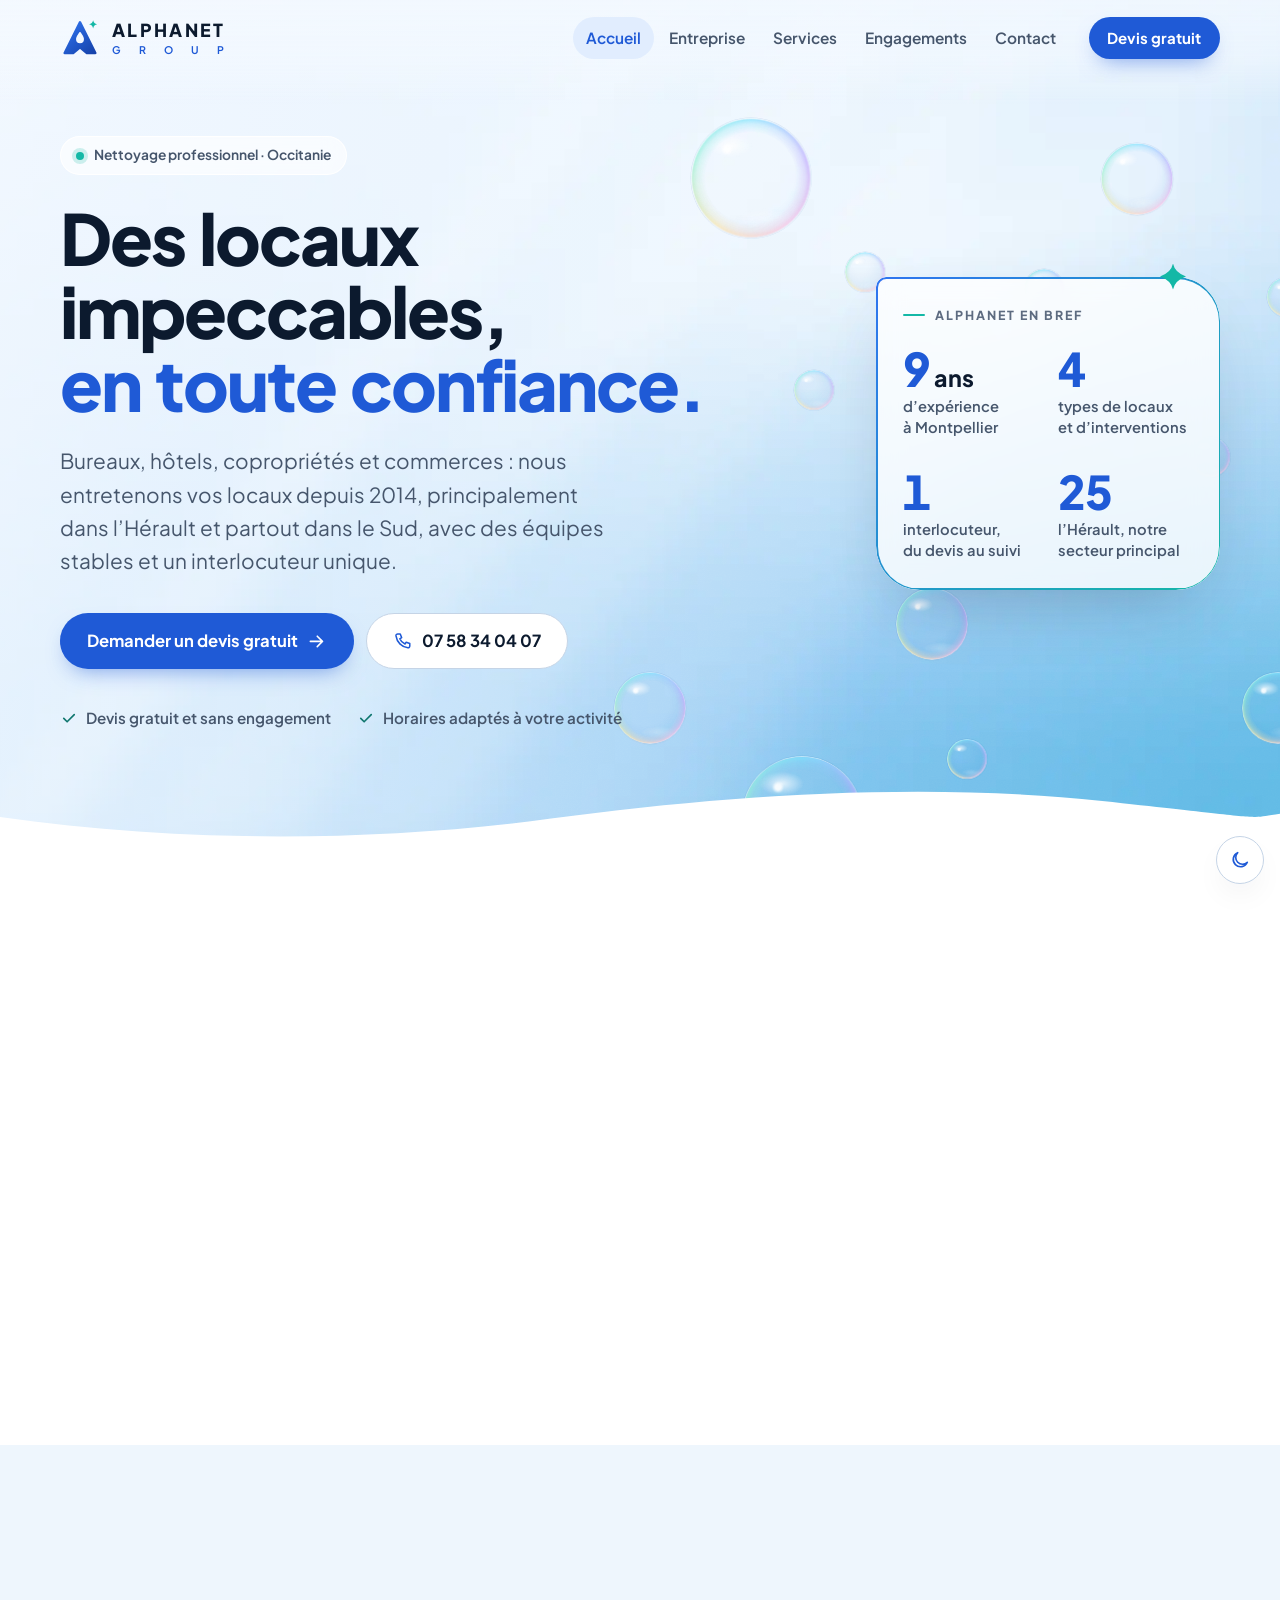
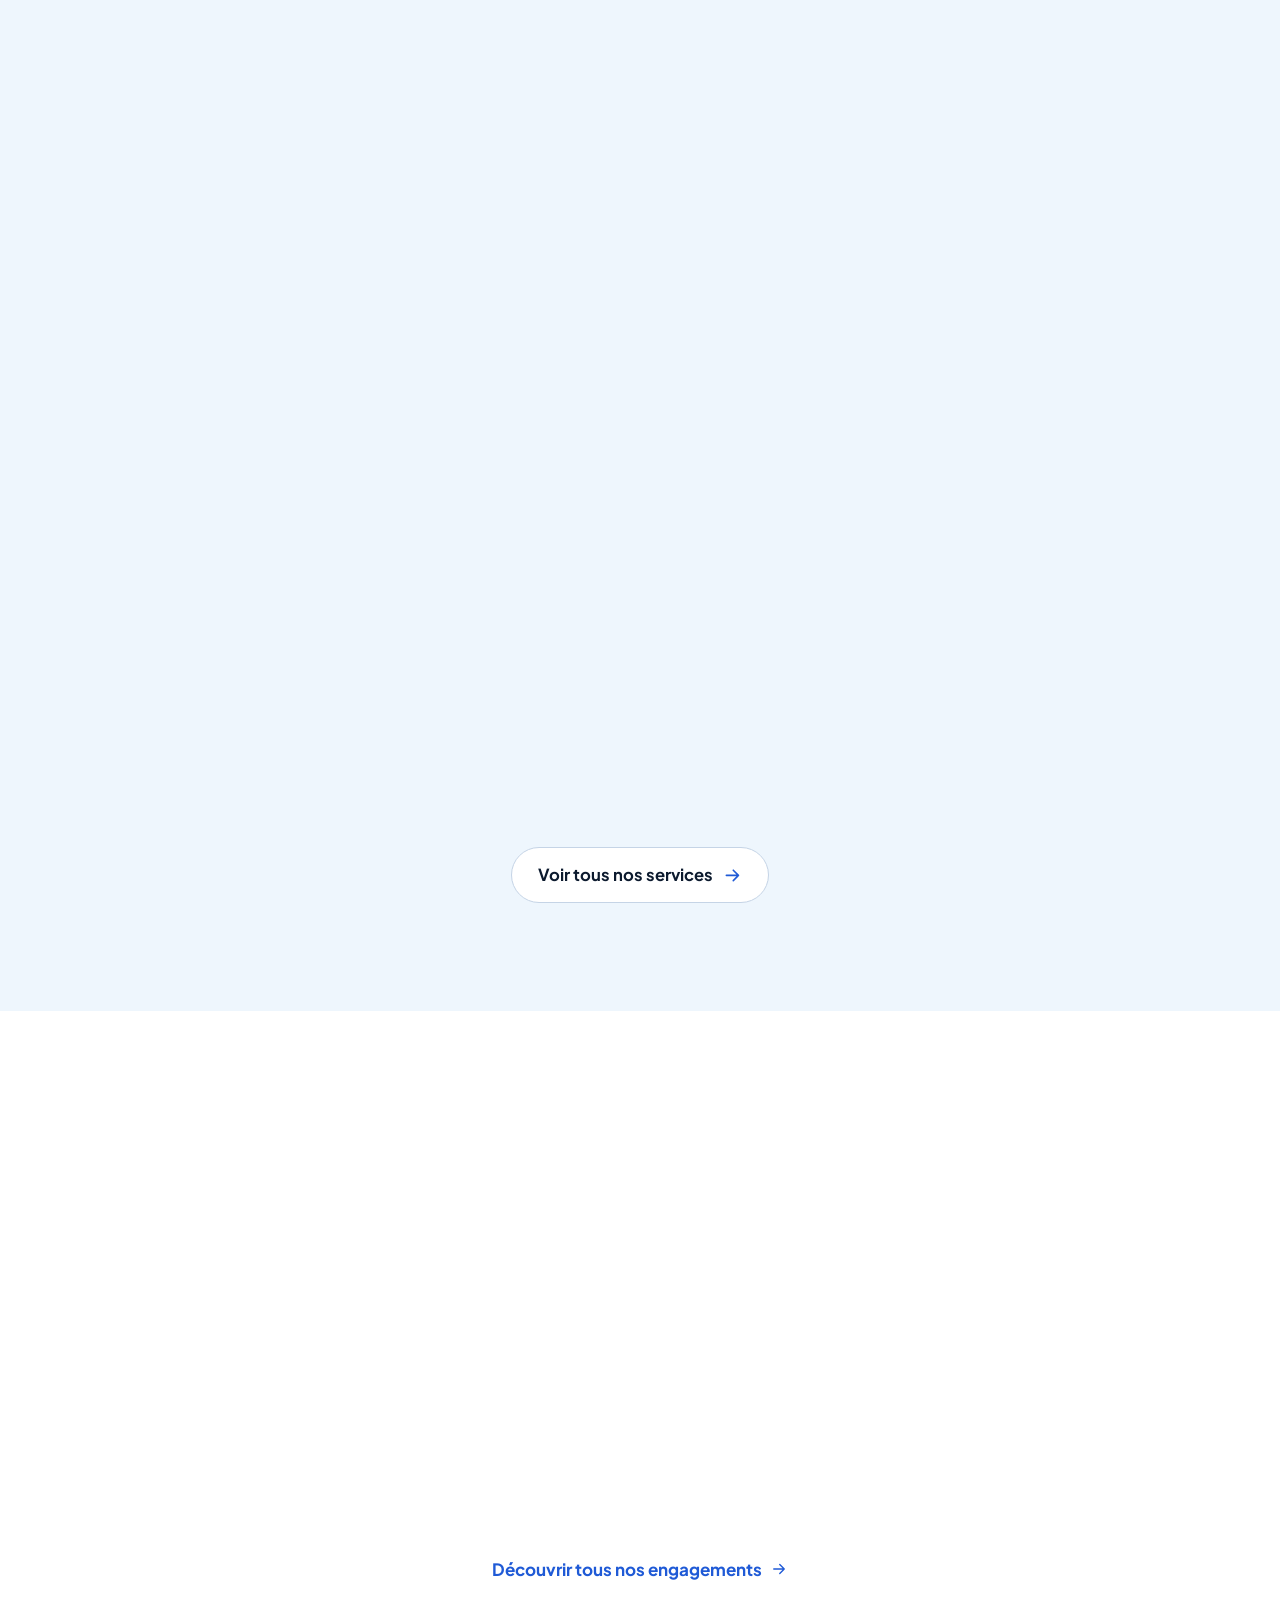
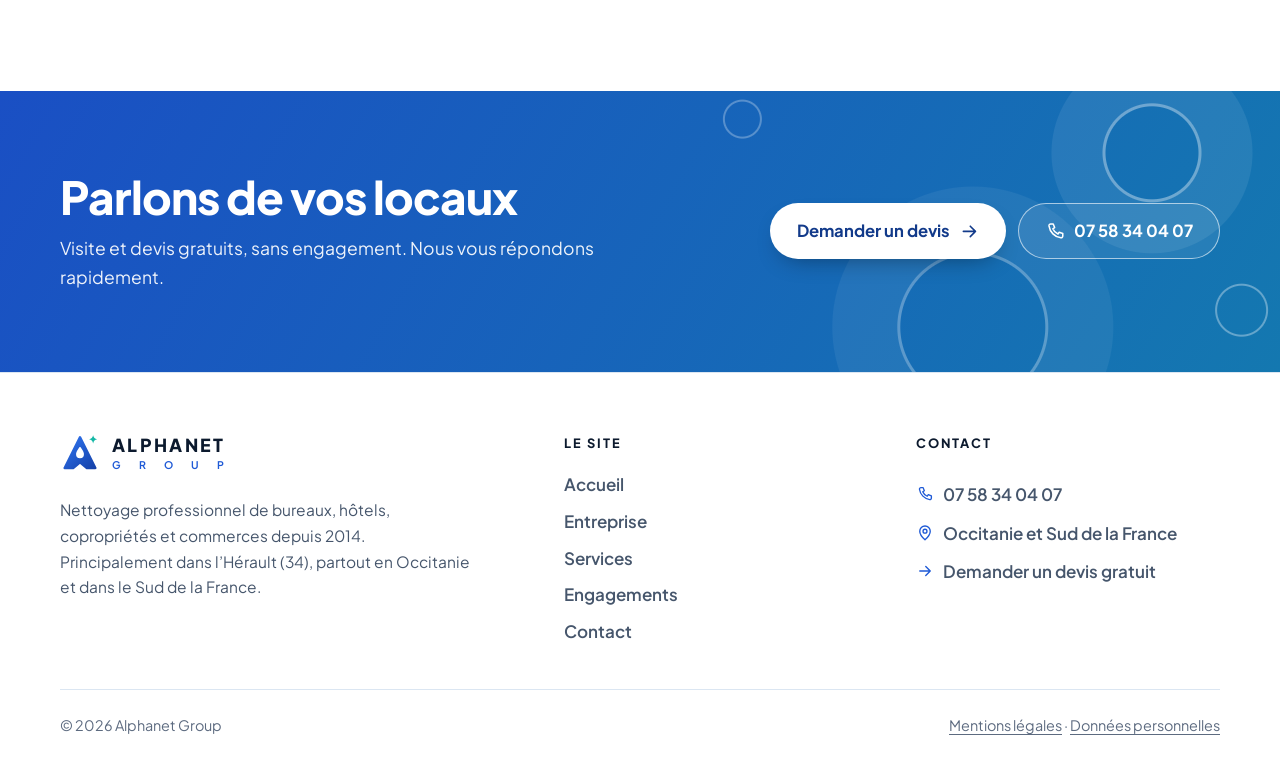
==== index.html @ 25a72397 "Passer le site sur alphanet-group.fr hébergé par Cloudflare Pages Adresses canoniques, sitemap, robo" ====
<!doctype html>
<html lang="fr">
<head>
  <meta charset="utf-8">
  <meta name="viewport" content="width=device-width, initial-scale=1, viewport-fit=cover">
  <!-- Sécurité : la page ne peut charger que les fichiers du site lui-même (aucun service tiers, aucun script extérieur) -->
  <meta http-equiv="Content-Security-Policy" content="default-src 'self'; script-src 'self'; style-src 'self'; img-src 'self'; font-src 'self'; connect-src 'none'; media-src 'none'; object-src 'none'; frame-src 'none'; worker-src 'none'; manifest-src 'none'; form-action 'none'; base-uri 'none'; upgrade-insecure-requests; require-trusted-types-for 'script'">
  <meta name="referrer" content="strict-origin-when-cross-origin">

  <title>Nettoyage professionnel Montpellier, Hérault (34) | Alphanet Group</title>
  <meta name="description" content="Nettoyage de bureaux, hôtels, copropriétés et commerces depuis 2014, principalement dans l’Hérault (34), en Occitanie et dans le Sud. Devis gratuit au 07 58 34 04 07.">
  <link rel="canonical" href="https://alphanet-group.fr/">
  <meta name="color-scheme" content="light dark">
  <meta name="theme-color" content="#e8f3fd" data-theme-color>

  <meta property="og:type" content="website">
  <meta property="og:locale" content="fr_FR">
  <meta property="og:site_name" content="Alphanet Group">
  <meta property="og:title" content="Nettoyage professionnel Montpellier, Hérault (34) | Alphanet Group">
  <meta property="og:description" content="Nettoyage de bureaux, hôtels, copropriétés et commerces depuis 2014, principalement dans l’Hérault (34), en Occitanie et dans le Sud. Devis gratuit au 07 58 34 04 07.">
  <meta property="og:url" content="https://alphanet-group.fr/">
  <meta property="og:image" content="https://alphanet-group.fr/assets/img/og-image.jpg">
  <meta property="og:image:width" content="1200">
  <meta property="og:image:height" content="630">
  <meta property="og:image:alt" content="Logo Alphanet Group, nettoyage professionnel dans l’Hérault (34) et en Occitanie">
  <meta name="twitter:card" content="summary_large_image">

  <link rel="icon" href="assets/img/favicon-32.png" sizes="32x32" type="image/png">
  <link rel="icon" href="assets/img/favicon.svg" type="image/svg+xml">
  <link rel="apple-touch-icon" href="assets/img/apple-touch-icon.png">
  <link rel="preload" href="assets/fonts/plus-jakarta-sans-latin.woff2" as="font" type="font/woff2" crossorigin>
  <!-- Le numéro ?v= force le rechargement après chaque mise à jour : à augmenter quand le CSS ou le JS change -->
  <link rel="stylesheet" href="assets/css/styles.css?v=20261018-4">
  <script src="assets/js/theme.js?v=20261018-4"></script>
  <script src="assets/js/main.js?v=20261018-4" defer></script>
  <script type="application/ld+json">
  {
    "@context": "https://schema.org",
    "@graph": [
      {
        "@type": "LocalBusiness",
        "@id": "https://alphanet-group.fr/#entreprise",
        "name": "Alphanet Group",
        "legalName": "ALPHANET PROPRETE ET SERVICES",
        "description": "Entreprise de nettoyage professionnel créée en 2014 à Montpellier : bureaux et locaux professionnels, hôtellerie, copropriétés, commerces, vitrerie, remise en état et après sinistre, principalement dans l’Hérault (34), mais aussi partout en Occitanie et dans les autres régions du Sud.",
        "url": "https://alphanet-group.fr/",
        "logo": "https://alphanet-group.fr/assets/img/logo/logo-couleur.png",
        "image": "https://alphanet-group.fr/assets/img/og-image.jpg",
        "telephone": "+33 7 58 34 04 07",
        "foundingDate": "2014-04-10",
        "vatID": "FR33801134065",
        "priceRange": "Devis gratuit",
        "address": {
          "@type": "PostalAddress",
          "addressLocality": "Montpellier",
          "postalCode": "34070",
          "addressRegion": "Occitanie",
          "addressCountry": "FR"
        },
        "areaServed": [
          { "@type": "AdministrativeArea", "name": "Hérault (34)" },
          { "@type": "AdministrativeArea", "name": "Occitanie" },
          { "@type": "Place", "name": "Sud de la France" }
        ],
        "hasOfferCatalog": {
          "@type": "OfferCatalog",
          "name": "Services de nettoyage professionnel",
          "itemListElement": [
            { "@type": "Offer", "itemOffered": { "@type": "Service", "name": "Nettoyage de bureaux et locaux professionnels" } },
            { "@type": "Offer", "itemOffered": { "@type": "Service", "name": "Nettoyage en hôtellerie" } },
            { "@type": "Offer", "itemOffered": { "@type": "Service", "name": "Entretien des parties communes de copropriétés" } },
            { "@type": "Offer", "itemOffered": { "@type": "Service", "name": "Nettoyage de commerces" } },
            { "@type": "Offer", "itemOffered": { "@type": "Service", "name": "Vitrerie" } },
            { "@type": "Offer", "itemOffered": { "@type": "Service", "name": "Remise en état et nettoyage après sinistre" } }
          ]
        }
      },
      {
        "@type": "WebSite",
        "@id": "https://alphanet-group.fr/#site",
        "name": "Alphanet Group",
        "url": "https://alphanet-group.fr/",
        "inLanguage": "fr-FR",
        "publisher": { "@id": "https://alphanet-group.fr/#entreprise" }
      }
    ]
  }
  </script>
</head>
<body>
  <a class="skip-link" href="#contenu">Aller au contenu</a>

  <!-- Logo et pictogrammes partagés -->
  <svg class="svg-sprite" aria-hidden="true" focusable="false">
    <defs>
      <linearGradient id="g-brand" x1="10" y1="6" x2="56" y2="58" gradientUnits="userSpaceOnUse">
        <stop offset="0" class="brand-stop-a"/>
        <stop offset="1" class="brand-stop-b"/>
      </linearGradient>
      <symbol id="logo-mark" viewBox="0 0 64 64">
        <path fill="url(#g-brand)" stroke="url(#g-brand)" fill-rule="evenodd" stroke-width="4" stroke-linejoin="round" d="M32 7 56.5 56H43L32 47 21 56H7.5ZM32 18.5s-8.3 10.2-8.3 15.6a8.3 8.3 0 0 0 16.6 0c0-5.4-8.3-15.6-8.3-15.6Z"/>
        <path class="brand-spark" d="M53 3.6q1.1 5.4 6.4 6.5-5.3 1.1-6.4 6.5-1.1-5.4-6.5-6.5 5.4-1.1 6.5-6.5Z"/>
      </symbol>
      <symbol id="i-arrow" viewBox="0 0 24 24"><path d="M5 12h14M13 6l6 6-6 6"/></symbol>
      <symbol id="i-phone" viewBox="0 0 24 24"><path d="M6.6 3.5h2.9l1.6 4.1-2.1 1.4a11 11 0 0 0 6 6l1.4-2.1 4.1 1.6v2.9a2 2 0 0 1-2.2 2A16 16 0 0 1 4.6 5.7a2 2 0 0 1 2-2.2z"/></symbol>
      <symbol id="i-check" viewBox="0 0 24 24"><path d="M5 12.5l4.5 4.5L19 7.5"/></symbol>
      <symbol id="i-pin" viewBox="0 0 24 24"><path d="M12 21s-7-6.1-7-11.4a7 7 0 0 1 14 0C19 14.9 12 21 12 21z"/><circle cx="12" cy="9.6" r="2.6"/></symbol>
      <symbol id="i-sun" viewBox="0 0 24 24"><circle cx="12" cy="12" r="4"/><path d="M12 2.5v2M12 19.5v2M4.6 4.6 6 6M18 18l1.4 1.4M2.5 12h2M19.5 12h2M4.6 19.4 6 18M18 6l1.4-1.4"/></symbol>
      <symbol id="i-moon" viewBox="0 0 24 24"><path d="M20 14.5A8 8 0 1 1 9.5 4a6.5 6.5 0 0 0 10.5 10.5z"/></symbol>
      <symbol id="i-menu" viewBox="0 0 24 24"><path d="M4 7h16M4 12h16M4 17h16"/></symbol>
      <symbol id="i-close" viewBox="0 0 24 24"><path d="M6 6l12 12M18 6 6 18"/></symbol>
      <symbol id="i-lock" viewBox="0 0 24 24"><rect x="5" y="10.5" width="14" height="10" rx="2"/><path d="M8.5 10.5V8a3.5 3.5 0 0 1 7 0v2.5"/></symbol>
      <symbol id="i-shield" viewBox="0 0 24 24"><path d="M12 3 4.5 6v5.5c0 4.6 3.1 8 7.5 9.5 4.4-1.5 7.5-4.9 7.5-9.5V6z"/><path d="M8.8 12l2.4 2.4 4-4.4"/></symbol>
      <symbol id="i-users" viewBox="0 0 24 24"><circle cx="9" cy="8.5" r="3.2"/><path d="M3.5 19c.5-3.2 2.7-5 5.5-5s5 1.8 5.5 5"/><circle cx="17" cy="9.5" r="2.5"/><path d="M16 14.2c2.7-.2 4.5 1.3 5 4.3"/></symbol>
      <symbol id="i-leaf" viewBox="0 0 24 24"><path d="M5 19c0-8 4.5-13 14-14 0 9.5-5 14-13 14"/><path d="M5 19c2-4 4.5-6.5 8-8.5"/></symbol>
      <symbol id="i-eye" viewBox="0 0 24 24"><path d="M2.5 12S6 5.5 12 5.5 21.5 12 21.5 12 18 18.5 12 18.5 2.5 12 2.5 12z"/><circle cx="12" cy="12" r="2.8"/></symbol>
      <!-- Services -->
      <symbol id="i-office" viewBox="0 0 24 24"><rect x="4.5" y="3" width="15" height="18" rx="2"/><path d="M8.5 7h1.5M14 7h1.5M8.5 11h1.5M14 11h1.5M8.5 15h1.5M14 15h1.5M10 21v-2.5h4V21"/></symbol>
      <symbol id="i-copro" viewBox="0 0 24 24"><path d="M3 21h18M5 21V8.5l6-4V21M11 21V10l8 3v8M7.8 9.5v.01M7.8 13v.01M7.8 16.5v.01M15 15.5v.01M15 18.5v.01"/></symbol>
      <symbol id="i-store" viewBox="0 0 24 24"><path d="M4.5 10.5V20h15v-9.5M3 9.5 4.6 4h14.8L21 9.5a3 3 0 0 1-6 0 3 3 0 0 1-6 0 3 3 0 0 1-6 0zM10 20v-4.5h4V20"/></symbol>
      <symbol id="i-window" viewBox="0 0 24 24"><rect x="4" y="3" width="16" height="18" rx="1.5"/><path d="M12 3v18M4 12h16M7 8.5l2-2M15 17.5l2-2"/></symbol>
      <symbol id="i-sparkle" viewBox="0 0 24 24"><path d="M10.5 3.5 12.3 8.2 17 10l-4.7 1.8-1.8 4.7-1.8-4.7L4 10l4.7-1.8zM18 14.5l.9 2.1 2.1.9-2.1.9-.9 2.1-.9-2.1-2.1-.9 2.1-.9z"/></symbol>
      <symbol id="i-hotel" viewBox="0 0 24 24"><path d="M3 19V6M3 15h18M21 19v-5.5a3 3 0 0 0-3-3h-7.5V15"/><circle cx="6.6" cy="11.6" r="1.9"/></symbol>
      <symbol id="i-drop" viewBox="0 0 24 24"><path d="M12 3s-6 6.6-6 11a6 6 0 0 0 12 0c0-4.4-6-11-6-11z"/><path d="M9.2 14.6a2.9 2.9 0 0 0 2.8 2.7"/></symbol>
    </defs>
  </svg>

  <!-- ================================================================
       En-tête
       ================================================================ -->
  <header class="site-header" data-header>
    <div class="container header-inner">
      <a class="brand" href="index.html" aria-label="Alphanet Group, accueil">
        <svg class="brand-mark" aria-hidden="true"><use href="#logo-mark"/></svg>
        <span class="brand-text" aria-hidden="true">
          <span class="brand-name">Alphanet</span>
          <span class="brand-sub"><span>G</span><span>r</span><span>o</span><span>u</span><span>p</span></span>
        </span>
      </a>
      <nav class="nav" aria-label="Navigation principale">
        <ul class="nav-list">
          <li><a href="index.html" aria-current="page">Accueil</a></li>
          <li><a href="entreprise.html">Entreprise</a></li>
          <li><a href="services.html">Services</a></li>
          <li><a href="engagements.html">Engagements</a></li>
          <li><a href="contact.html">Contact</a></li>
        </ul>
      </nav>
      <div class="header-actions">
        <a class="btn btn-primary btn-sm header-cta" href="contact.html#formulaire">Devis gratuit</a>
        <button class="icon-btn nav-toggle" type="button" aria-expanded="false" aria-controls="menu" aria-label="Ouvrir le menu" data-nav-toggle>
          <svg class="ico ico-menu" aria-hidden="true"><use href="#i-menu"/></svg>
          <svg class="ico ico-close" aria-hidden="true"><use href="#i-close"/></svg>
        </button>
      </div>
    </div>
    <!-- Menu sur téléphone et tablette -->
    <div class="menu" id="menu" data-menu inert>
      <nav class="container" aria-label="Menu">
        <ul class="menu-list">
          <li><a href="index.html" aria-current="page">Accueil</a></li>
          <li><a href="entreprise.html">Entreprise</a></li>
          <li><a href="services.html">Services</a></li>
          <li><a href="engagements.html">Engagements</a></li>
          <li><a href="contact.html">Contact</a></li>
        </ul>
        <div class="menu-actions">
          <a class="btn btn-primary btn-lg" href="contact.html#formulaire">Demander un devis gratuit</a>
          <a class="btn btn-ghost btn-lg" href="tel:+33758340407"><svg class="ico" aria-hidden="true"><use href="#i-phone"/></svg>07&nbsp;58&nbsp;34&nbsp;04&nbsp;07</a>
        </div>
      </nav>
    </div>
  </header>

  <main id="contenu">
    <!-- ================================================================
         Accueil
         ================================================================ -->
    <section class="hero" id="top" aria-labelledby="hero-title">
      <div class="hero-media" aria-hidden="true"></div>
      <div class="hero-bubbles" aria-hidden="true"><span></span><span class="b-m"></span><span class="b-m"></span><span class="b-s"></span><span class="b-s"></span><span class="b-m"></span><span class="b-s"></span><span class="b-s"></span><span class="b-m"></span><span class="b-s"></span><span class="b-s"></span><span></span></div>
      <div class="container hero-grid">
        <div class="hero-content">
          <p class="hero-eyebrow"><span class="dot" aria-hidden="true"></span>Nettoyage professionnel · Occitanie</p>
          <h1 class="hero-title" id="hero-title">Des locaux impeccables, <span class="accent">en toute confiance.</span></h1>
          <p class="hero-lead">Bureaux, hôtels, copropriétés et commerces&nbsp;: nous entretenons vos locaux depuis 2014, principalement dans l’Hérault et partout dans le Sud, avec des équipes stables et un interlocuteur unique.</p>
          <div class="hero-actions" data-hero-actions>
            <a class="btn btn-primary btn-lg" href="contact.html#formulaire">Demander un devis gratuit <svg class="ico ico-arrow" aria-hidden="true"><use href="#i-arrow"/></svg></a>
            <a class="btn btn-ghost btn-lg" href="tel:+33758340407"><svg class="ico" aria-hidden="true"><use href="#i-phone"/></svg>07&nbsp;58&nbsp;34&nbsp;04&nbsp;07</a>
          </div>
          <ul class="hero-points">
            <li><svg class="ico" aria-hidden="true"><use href="#i-check"/></svg>Devis gratuit et sans engagement</li>
            <li><svg class="ico" aria-hidden="true"><use href="#i-check"/></svg>Horaires adaptés à votre activité</li>
          </ul>
        </div>
        <!-- Chiffres clés : le « 12 » est recalculé chaque année par le script à partir de la date de création (10 avril 2014) -->
        <div class="bulle hero-card reveal" role="group" aria-labelledby="stats-title">
          <p class="hero-card-title" id="stats-title">Alphanet en bref</p>
          <ul class="stats">
            <li class="stat"><strong class="stat-num"><span data-count="12" data-count-since="2014-04-10">12</span><span class="stat-unit">&nbsp;ans</span></strong><span class="stat-label">d’expérience à Montpellier</span></li>
            <li class="stat"><strong class="stat-num"><span data-count="6">6</span></strong><span class="stat-label">types de locaux et d’interventions</span></li>
            <li class="stat"><strong class="stat-num"><span data-count="1">1</span></strong><span class="stat-label">interlocuteur, du devis au suivi</span></li>
            <li class="stat"><strong class="stat-num"><span data-count="34">34</span></strong><span class="stat-label">l’Hérault, notre secteur principal</span></li>
          </ul>
        </div>
      </div>
      <svg class="wave" viewBox="0 0 1440 80" preserveAspectRatio="none" aria-hidden="true" focusable="false"><path d="M0 50C200 82 420 82 620 52S1040 6 1240 30s160 22 200 16V80H0Z"/></svg>
    </section>

    <!-- ================================================================
         Notre mission
         ================================================================ -->
    <section class="section" id="mission" aria-labelledby="mission-title">
      <div class="container split split--text-wide">
        <div class="prose reveal">
          <p class="eyebrow">Notre mission</p>
          <h2 class="h2" id="mission-title">Des locaux propres, une équipe sur laquelle compter</h2>
          <p>Depuis 2014, Alphanet Group entretient les bureaux, les hôtels, les copropriétés et les commerces principalement dans l’Hérault (34), mais aussi partout en Occitanie et dans les autres régions du Sud. Notre objectif&nbsp;: que vos locaux soient accueillants chaque jour, sans que vous ayez à vous en occuper.</p>
          <p>Un seul interlocuteur, des équipes stables, des horaires adaptés à votre activité&nbsp;: nous faisons simple pour que vous puissiez vous concentrer sur votre métier.</p>
          <a class="link-more" href="entreprise.html">Découvrir l’entreprise <svg class="ico" aria-hidden="true"><use href="#i-arrow"/></svg></a>
        </div>
        <ul class="values values--pairs">
          <li class="value reveal">
            <span class="chip-drop" aria-hidden="true"><svg class="ico" aria-hidden="true"><use href="#i-pin"/></svg></span>
            <h3 class="h3">Proximité</h3>
            <p>Implantés dans l’Hérault (34), nous intervenons dans toute l’Occitanie et le Sud de la France.</p>
          </li>
          <li class="value reveal">
            <span class="chip-drop" aria-hidden="true"><svg class="ico" aria-hidden="true"><use href="#i-shield"/></svg></span>
            <h3 class="h3">Fiabilité</h3>
            <p>Des équipes stables et des passages réguliers, aux horaires convenus.</p>
          </li>
          <li class="value reveal">
            <span class="chip-drop" aria-hidden="true"><svg class="ico" aria-hidden="true"><use href="#i-lock"/></svg></span>
            <h3 class="h3">Discrétion</h3>
            <p>Le respect de vos locaux, de vos consignes d’accès et de votre confidentialité.</p>
          </li>
          <li class="value reveal">
            <span class="chip-drop" aria-hidden="true"><svg class="ico" aria-hidden="true"><use href="#i-eye"/></svg></span>
            <h3 class="h3">Transparence</h3>
            <p>Un devis détaillé et un interlocuteur qui répond à vos questions.</p>
          </li>
        </ul>
      </div>
    </section>

    <!-- ================================================================
         Services
         ================================================================ -->
    <section class="section section--soft" id="services" aria-labelledby="services-title">
      <div class="container">
        <div class="section-head reveal">
          <p class="eyebrow">Nos services</p>
          <h2 class="h2" id="services-title">Un savoir-faire pour chaque type de locaux</h2>
          <p class="lead">Bureaux et hôtellerie en tête, et tout ce dont vos locaux ont besoin&nbsp;: interventions régulières ou ponctuelles, en journée ou en horaires décalés.</p>
        </div>
        <ul class="services">
          <li class="service service--featured reveal">
            <span class="chip-drop" aria-hidden="true"><svg class="ico" aria-hidden="true"><use href="#i-office"/></svg></span>
            <h3 class="h3"><a href="services.html#bureaux">Bureaux et locaux professionnels</a></h3>
            <p>Espaces de travail, salles de réunion, sanitaires et espaces de pause, à la fréquence qui vous convient.</p>
            <span class="service-more" aria-hidden="true">En savoir plus <svg class="ico" aria-hidden="true"><use href="#i-arrow"/></svg></span>
          </li>
          <li class="service service--featured reveal">
            <span class="chip-drop" aria-hidden="true"><svg class="ico" aria-hidden="true"><use href="#i-hotel"/></svg></span>
            <h3 class="h3"><a href="services.html#hotellerie">Hôtellerie</a></h3>
            <p>Chambres, réception et espaces communs : une propreté irréprochable pour l’expérience de vos clients.</p>
            <span class="service-more" aria-hidden="true">En savoir plus <svg class="ico" aria-hidden="true"><use href="#i-arrow"/></svg></span>
          </li>
          <li class="service reveal">
            <span class="chip-drop" aria-hidden="true"><svg class="ico" aria-hidden="true"><use href="#i-copro"/></svg></span>
            <h3 class="h3"><a href="services.html#coproprietes">Copropriétés</a></h3>
            <p>Halls, escaliers et parties communes, en lien direct avec votre syndic.</p>
            <span class="service-more" aria-hidden="true">En savoir plus <svg class="ico" aria-hidden="true"><use href="#i-arrow"/></svg></span>
          </li>
          <li class="service reveal">
            <span class="chip-drop" aria-hidden="true"><svg class="ico" aria-hidden="true"><use href="#i-store"/></svg></span>
            <h3 class="h3"><a href="services.html#commerces">Commerces</a></h3>
            <p>Un cadre impeccable pour vos clients, avant l’ouverture ou après la fermeture.</p>
            <span class="service-more" aria-hidden="true">En savoir plus <svg class="ico" aria-hidden="true"><use href="#i-arrow"/></svg></span>
          </li>
          <li class="service reveal">
            <span class="chip-drop" aria-hidden="true"><svg class="ico" aria-hidden="true"><use href="#i-window"/></svg></span>
            <h3 class="h3"><a href="services.html#vitrerie">Vitrerie</a></h3>
            <p>Vitres, vitrines et cloisons vitrées, nettes et sans traces.</p>
            <span class="service-more" aria-hidden="true">En savoir plus <svg class="ico" aria-hidden="true"><use href="#i-arrow"/></svg></span>
          </li>
          <li class="service reveal">
            <span class="chip-drop" aria-hidden="true"><svg class="ico" aria-hidden="true"><use href="#i-sparkle"/></svg></span>
            <h3 class="h3"><a href="services.html#remise-en-etat">Remise en état et après sinistre</a></h3>
            <p>Après travaux, déménagement, dégât des eaux ou incendie : des locaux propres et prêts à servir.</p>
            <span class="service-more" aria-hidden="true">En savoir plus <svg class="ico" aria-hidden="true"><use href="#i-arrow"/></svg></span>
          </li>
        </ul>
        <div class="section-foot">
          <a class="btn btn-ghost btn-lg" href="services.html">Voir tous nos services <svg class="ico ico-arrow" aria-hidden="true"><use href="#i-arrow"/></svg></a>
        </div>
      </div>
    </section>

    <!-- ================================================================
         Engagements
         ================================================================ -->
    <section class="section" id="engagements" aria-labelledby="engagements-title">
      <div class="container">
        <div class="section-head reveal">
          <p class="eyebrow">Nos engagements</p>
          <h2 class="h2" id="engagements-title">Ce que vous pouvez attendre de nous</h2>
          <p class="lead">Un service suivi, des équipes stables et des méthodes respectueuses de l’environnement et de votre confidentialité.</p>
        </div>
        <ul class="values">
          <li class="value reveal">
            <span class="chip-drop" aria-hidden="true"><svg class="ico" aria-hidden="true"><use href="#i-check"/></svg></span>
            <h3 class="h3">Un service suivi</h3>
            <p>Un cahier des charges clair et des contrôles réguliers sur site.</p>
          </li>
          <li class="value reveal">
            <span class="chip-drop" aria-hidden="true"><svg class="ico" aria-hidden="true"><use href="#i-users"/></svg></span>
            <h3 class="h3">Des équipes stables</h3>
            <p>Des agents formés à vos consignes, remplacés en cas d’absence.</p>
          </li>
          <li class="value reveal">
            <span class="chip-drop" aria-hidden="true"><svg class="ico" aria-hidden="true"><use href="#i-leaf"/></svg></span>
            <h3 class="h3">Respect de l’environnement</h3>
            <p>Du matériel professionnel et des produits respectueux de l’environnement.</p>
          </li>
          <li class="value reveal">
            <span class="chip-drop" aria-hidden="true"><svg class="ico" aria-hidden="true"><use href="#i-lock"/></svg></span>
            <h3 class="h3">Confidentialité</h3>
            <p>Vos accès, vos documents et vos données restent protégés.</p>
          </li>
        </ul>
        <div class="section-foot">
          <a class="link-more" href="engagements.html">Découvrir tous nos engagements <svg class="ico" aria-hidden="true"><use href="#i-arrow"/></svg></a>
        </div>
      </div>
    </section>

    <section class="cta-band" aria-labelledby="cta-title">
      <div class="container cta-inner">
        <div>
          <h2 class="h2" id="cta-title">Parlons de vos locaux</h2>
          <p>Visite et devis gratuits, sans engagement. Nous vous répondons rapidement.</p>
        </div>
        <div class="cta-actions">
          <a class="btn btn-white btn-lg" href="contact.html#formulaire">Demander un devis <svg class="ico ico-arrow" aria-hidden="true"><use href="#i-arrow"/></svg></a>
          <a class="btn btn-outline-white btn-lg" href="tel:+33758340407"><svg class="ico" aria-hidden="true"><use href="#i-phone"/></svg>07&nbsp;58&nbsp;34&nbsp;04&nbsp;07</a>
        </div>
      </div>
    </section>
  </main>

  <!-- ================================================================
       Pied de page
       ================================================================ -->
  <footer class="site-footer">
    <div class="container footer-inner">
      <div class="footer-brand">
        <a class="brand" href="index.html" aria-label="Alphanet Group, accueil">
          <svg class="brand-mark" aria-hidden="true"><use href="#logo-mark"/></svg>
          <span class="brand-text" aria-hidden="true">
            <span class="brand-name">Alphanet</span>
            <span class="brand-sub"><span>G</span><span>r</span><span>o</span><span>u</span><span>p</span></span>
          </span>
        </a>
        <p>Nettoyage professionnel de bureaux, hôtels, copropriétés et commerces depuis 2014. Principalement dans l’Hérault (34), partout en Occitanie et dans le Sud de la France.</p>
      </div>

      <nav class="footer-nav" aria-label="Plan du site">
        <p class="footer-title">Le site</p>
        <ul>
          <li><a href="index.html">Accueil</a></li>
          <li><a href="entreprise.html">Entreprise</a></li>
          <li><a href="services.html">Services</a></li>
          <li><a href="engagements.html">Engagements</a></li>
          <li><a href="contact.html">Contact</a></li>
        </ul>
      </nav>

      <div class="footer-contact">
        <p class="footer-title">Contact</p>
        <a href="tel:+33758340407"><svg class="ico" aria-hidden="true"><use href="#i-phone"/></svg>07&nbsp;58&nbsp;34&nbsp;04&nbsp;07</a>
        <p><svg class="ico" aria-hidden="true"><use href="#i-pin"/></svg>Occitanie et Sud de la France</p>
        <a href="contact.html#formulaire"><svg class="ico" aria-hidden="true"><use href="#i-arrow"/></svg>Demander un devis gratuit</a>
      </div>
    </div>

    <div class="container footer-bottom">
      <p>© <span data-current-year>2026</span> Alphanet Group</p>
      <p><a href="mentions-legales.html">Mentions légales</a><span aria-hidden="true"> · </span><a href="mentions-legales.html#donnees">Données personnelles</a></p>
    </div>
  </footer>

  <!-- Barre d'action sur téléphone -->
  <div class="mobile-bar" data-mobile-bar inert>
    <a class="btn btn-ghost" href="tel:+33758340407"><svg class="ico" aria-hidden="true"><use href="#i-phone"/></svg> Appeler</a>
    <a class="btn btn-primary" href="contact.html#formulaire">Devis gratuit</a>
  </div>

  <!-- Mode clair / sombre : bouton flottant en bas à droite, toujours accessible -->
  <button class="theme-fab" type="button" aria-label="Passer en mode sombre" title="Mode sombre" data-theme-toggle>
    <svg class="ico ico-moon" aria-hidden="true"><use href="#i-moon"/></svg><svg class="ico ico-sun" aria-hidden="true"><use href="#i-sun"/></svg>
  </button>
</body>
</html>
---- assets/css/styles.css ----
/* ==========================================================================
   ALPHANET SOCIÉTÉ SERVICE — Feuille de style
   --------------------------------------------------------------------------
   1. Police          5. En-tête et menu     9.  Partenaires
   2. Couleurs        6. Accueil             10. Contact et formulaire
   3. Base            7. Services            11. Pied de page, barre mobile
   4. Boutons         8. Méthode             12. Mentions légales, animations
   ========================================================================== */


/* 1. Police (hébergée sur le site : aucun appel à Google Fonts) ------------ */
@font-face {
  font-family: "Plus Jakarta Sans";
  src: url("../fonts/plus-jakarta-sans-latin.woff2") format("woff2");
  font-weight: 200 800;
  font-style: normal;
  font-display: swap;
}


/* 2. Couleurs : mode clair, puis mode sombre ------------------------------- */
:root {
  --font: "Plus Jakarta Sans", system-ui, -apple-system, "Segoe UI", Roboto, Arial, sans-serif;

  --bg: #ffffff;
  --bg-soft: #eef6fd;
  --surface: #ffffff;
  --surface-2: #e6f0fb;
  --field-bg: #ffffff;
  --border: #dbe6f2;
  --border-strong: #c5d4e6;
  --text: #0c1a2e;
  --text-2: #46566c;
  --text-3: #5d6b80;
  --primary: #1f5ad6;          /* bleu Alphanet (liens, titres) */
  --btn-bg: #1f5ad6;           /* boutons pleins */
  --btn-bg-hover: #1a4fc4;
  --on-primary: #ffffff;
  --primary-soft: #e1edfe;
  --accent: #14b8a6;           /* touche turquoise (décor uniquement) */
  --accent-ink: #0f766e;
  --danger: #c62828;
  --focus: rgb(31 90 214 / .28);

  --mark-a: #2f74f0;           /* dégradé du logo */
  --mark-b: #1541a8;
  --mark-spark: #14b8a6;

  --header-bg: rgb(255 255 255 / .82);
  --chip-bg: rgb(255 255 255 / .62);
  --chip-border: rgb(255 255 255 / .9);
  --card-glass: rgb(255 255 255 / .8);
  --bulle-tint: #eaf5ff;
  --drop-b: #cfe3fb;
  --cta-a: #1a4fc4;
  --cta-b: #1478b0;
  --hero-veil: linear-gradient(100deg, rgb(244 249 255 / .74) 0%, rgb(244 249 255 / .32) 44%, rgb(244 249 255 / 0) 70%);
  --hero-veil-narrow: linear-gradient(180deg, rgb(244 249 255 / .6) 0%, rgb(244 249 255 / .38) 100%);
  --grain-opacity: .07;

  --img-paysage: url("../img/fond/fond-clair-paysage-1440.webp");
  --img-paysage-xl: url("../img/fond/fond-clair-paysage-2400.webp");
  --img-portrait: url("../img/fond/fond-clair-portrait.webp");

  --shadow-sm: 0 1px 2px rgb(12 26 46 / .06), 0 1px 1px rgb(12 26 46 / .04);
  --shadow-md: 0 14px 34px -14px rgb(12 26 46 / .2);
  --shadow-lg: 0 30px 70px -28px rgb(12 26 46 / .28);
  --shadow-btn: 0 10px 22px -10px rgb(31 90 214 / .6);

  --radius-sm: 12px;
  --radius: 18px;
  --radius-lg: 24px;
  --header-h: 76px;
  --gutter: clamp(1.25rem, 4vw, 2.5rem);
  --container: 1160px;
  --section-y: clamp(4rem, 2.6rem + 5.4vw, 6.75rem);
  --ease: cubic-bezier(.2, .7, .2, 1);

  color-scheme: light;
}

:root[data-theme="dark"] {
  --bg: #0c1a30;
  --bg-soft: #0f2038;
  --surface: #142843;
  --surface-2: #1a3254;
  --field-bg: #0f2038;
  --border: #25405f;
  --border-strong: #345273;
  --text: #e8eef7;
  --text-2: #b6c6dc;
  --text-3: #97a9c2;
  --primary: #7aa7ff;
  --btn-bg: #2f6ae6;
  --btn-bg-hover: #3d78f0;
  --on-primary: #ffffff;
  --primary-soft: rgb(122 167 255 / .12);
  --accent: #2dd4bf;
  --accent-ink: #5eead4;
  --danger: #ff8a80;
  --focus: rgb(122 167 255 / .35);

  --mark-a: #8bb6ff;
  --mark-b: #3d7bf0;
  --mark-spark: #2dd4bf;

  --header-bg: rgb(12 26 48 / .82);
  --chip-bg: rgb(20 40 67 / .8);
  --chip-border: rgb(122 167 255 / .18);
  --card-glass: rgb(20 40 67 / .82);
  --bulle-tint: #1a3a63;
  --drop-b: #24508a;
  --cta-a: #1c4ab0;
  --cta-b: #127096;
  --hero-veil: linear-gradient(100deg, rgb(8 20 42 / .7) 0%, rgb(8 20 42 / .6) 50%, rgb(8 20 42 / .38) 68%, rgb(8 20 42 / 0) 92%);
  --hero-veil-narrow: linear-gradient(180deg, rgb(8 20 42 / .68) 0%, rgb(8 20 42 / .66) 55%, rgb(8 20 42 / .5) 100%);
  --grain-opacity: .09;

  --img-paysage: url("../img/fond/fond-sombre-paysage-1440.webp");
  --img-paysage-xl: url("../img/fond/fond-sombre-paysage-2400.webp");
  --img-portrait: url("../img/fond/fond-sombre-portrait.webp");

  --shadow-sm: 0 1px 2px rgb(0 0 0 / .3);
  --shadow-md: 0 16px 36px -16px rgb(0 0 0 / .5);
  --shadow-lg: 0 30px 70px -28px rgb(0 0 0 / .7);
  --shadow-btn: 0 10px 24px -12px rgb(47 106 230 / .7);

  color-scheme: dark;
}


/* 3. Base ------------------------------------------------------------------- */
*, *::before, *::after { box-sizing: border-box; }

html {
  -webkit-text-size-adjust: 100%;
  text-size-adjust: 100%;
  scroll-behavior: smooth;
  scroll-padding-top: calc(var(--header-h) + 12px);
}

body {
  margin: 0;
  background: var(--bg);
  color: var(--text);
  font-family: var(--font);
  font-size: 1.0625rem;
  line-height: 1.65;
  -webkit-font-smoothing: antialiased;
  -moz-osx-font-smoothing: grayscale;
  text-rendering: optimizeLegibility;
  overflow-x: clip;
}

img, svg { display: block; max-width: 100%; }
h1, h2, h3, p, ul, ol, figure { margin: 0; }
ul[class], ol[class] { list-style: none; padding: 0; }
a { color: var(--primary); text-underline-offset: .2em; text-decoration-thickness: 1px; }
a:hover { text-decoration-thickness: 2px; }
button, input, select, textarea { font: inherit; color: inherit; }
[hidden] { display: none !important; }

:focus-visible { outline: 3px solid var(--primary); outline-offset: 3px; border-radius: 6px; }

.svg-sprite { position: absolute; width: 0; height: 0; overflow: hidden; }
.ico {
  width: 1.25em; height: 1.25em; flex: none;
  fill: none; stroke: currentColor; stroke-width: 1.8; stroke-linecap: round; stroke-linejoin: round;
}
.brand-stop-a { stop-color: var(--mark-a); }
.brand-stop-b { stop-color: var(--mark-b); }
.brand-spark { fill: var(--mark-spark); }

.skip-link {
  position: fixed; z-index: 100; top: .75rem; left: .75rem;
  padding: .7rem 1.1rem; border-radius: 999px;
  background: var(--btn-bg); color: var(--on-primary); font-weight: 700; text-decoration: none;
  transform: translateY(-160%); transition: transform .2s;
}
.skip-link:focus { transform: none; }

.sr-only {
  position: absolute; width: 1px; height: 1px; padding: 0; margin: -1px;
  overflow: hidden; clip: rect(0 0 0 0); white-space: nowrap; border: 0;
}

.container { width: min(var(--container), 100% - 2 * var(--gutter)); margin-inline: auto; }

.section { padding-block: var(--section-y); }
.section--soft { background: var(--bg-soft); }

.section-head { max-width: 44rem; margin-bottom: clamp(2.25rem, 1.8rem + 2vw, 3.25rem); }
/* Sur ordinateur : titre à gauche, texte d'introduction à droite (moins de blanc, moins de défilement) */
@media (min-width: 900px) {
  .section-head {
    max-width: none; display: grid; align-items: end;
    grid-template-columns: minmax(0, 1.05fr) minmax(0, .95fr); column-gap: clamp(2.5rem, 6vw, 5rem);
  }
  .section-head .eyebrow { grid-column: 1 / -1; justify-self: start; }
  .section-head .lead { margin-top: 0; padding-bottom: .3rem; }
}
.eyebrow {
  display: inline-flex; align-items: center; gap: .6rem;
  margin-bottom: 1rem;
  color: var(--primary); font-size: .8rem; font-weight: 750; letter-spacing: .16em; text-transform: uppercase;
}
.eyebrow::before { content: ""; width: 22px; height: 2px; border-radius: 2px; background: currentColor; }
.h2 {
  font-size: clamp(1.9rem, 1.35rem + 2vw, 2.85rem);
  line-height: 1.12; letter-spacing: -.022em; font-weight: 780;
  text-wrap: balance;
}
.h3 { font-size: 1.18rem; line-height: 1.3; letter-spacing: -.01em; font-weight: 720; }
.lead { margin-top: 1.1rem; color: var(--text-2); font-size: clamp(1.05rem, 1rem + .25vw, 1.18rem); text-wrap: pretty; }


/* 4. Boutons ---------------------------------------------------------------- */
.btn {
  display: inline-flex; align-items: center; justify-content: center; gap: .55rem;
  min-height: 48px; padding: .75rem 1.35rem;
  border: 1px solid transparent; border-radius: 999px;
  font-size: 1rem; font-weight: 700; line-height: 1.2; text-decoration: none; white-space: nowrap;
  cursor: pointer;
  transition: background-color .2s, border-color .2s, color .2s, box-shadow .2s, transform .2s var(--ease);
}
.btn:hover { text-decoration: none; }
.btn:active { transform: translateY(1px); }
.btn-primary { background: var(--btn-bg); color: var(--on-primary); box-shadow: var(--shadow-btn); }
.btn-primary:hover { background: var(--btn-bg-hover); transform: translateY(-1px); }
.btn-ghost { background: var(--surface); color: var(--text); border-color: var(--border-strong); }
.btn-ghost:hover { border-color: var(--text-3); }
.btn-ghost .ico { color: var(--primary); }
.btn-lg { min-height: 56px; padding: .9rem 1.6rem; font-size: 1.04rem; }
.btn-sm { min-height: 42px; padding: .55rem 1.1rem; font-size: .94rem; }
.ico-arrow { transition: transform .25s var(--ease); }
.btn:hover .ico-arrow { transform: translateX(3px); }

.icon-btn {
  display: inline-grid; place-items: center; flex: none;
  width: 42px; height: 42px; padding: 0;
  border: 1px solid var(--border); border-radius: 999px;
  background: var(--surface); color: var(--text);
  cursor: pointer;
  transition: border-color .2s, background-color .2s, color .2s;
}
.icon-btn:hover { border-color: var(--border-strong); background: var(--surface-2); }
.icon-btn .ico { width: 20px; height: 20px; }


/* 5. En-tête et menu -------------------------------------------------------- */
.site-header {
  position: fixed; inset: 0 0 auto; z-index: 50;
  border-bottom: 1px solid transparent;
  transition: background-color .3s, border-color .3s, box-shadow .3s;
}
.site-header.is-scrolled,
.site-header.menu-open {
  background: var(--header-bg);
  border-bottom-color: var(--border);
  -webkit-backdrop-filter: saturate(1.5) blur(16px);
  backdrop-filter: saturate(1.5) blur(16px);
}
.header-inner { display: flex; align-items: center; gap: 1.25rem; height: var(--header-h); }
/* Voile derrière le menu ouvert (un clic dessus referme le menu) */
.site-header.menu-open::after {
  content: ""; position: fixed; inset: var(--header-h) 0 0; z-index: -1;
  background: rgb(5 10 20 / .4);
}

.site-header:not(.is-scrolled)::before {
  content: ""; position: absolute; inset: 0 0 -28px; z-index: -1; pointer-events: none;
  background: linear-gradient(rgb(244 249 255 / .78) 0%, rgb(244 249 255 / .6) 55%, rgb(244 249 255 / 0) 100%);
}
:root[data-theme="dark"] .site-header:not(.is-scrolled)::before {
  content: ""; position: absolute; inset: 0 0 -28px; z-index: -1; pointer-events: none;
  background: linear-gradient(rgb(8 20 42 / .85) 0%, rgb(8 20 42 / .78) 55%, rgb(8 20 42 / 0) 100%);
}

.brand { display: inline-flex; align-items: center; gap: .75rem; color: var(--text); text-decoration: none; }
.brand-mark { width: 40px; height: 40px; }
.brand-text { display: inline-flex; flex-direction: column; line-height: 1; }
.brand-name { font-size: 1.12rem; font-weight: 800; letter-spacing: .13em; text-transform: uppercase; }
/* « GROUP » réparti sur toute la largeur de « ALPHANET », comme sur le logo */
.brand-sub { display: flex; justify-content: space-between; margin-top: .38rem; padding-right: .13em; color: var(--primary); font-size: .66rem; font-weight: 650; text-transform: uppercase; }

.nav { margin-left: auto; }
.nav-list { display: flex; gap: .15rem; }
.nav-list a {
  display: block; padding: .5rem .8rem; border-radius: 999px;
  color: var(--text-2); font-size: .96rem; font-weight: 620; text-decoration: none;
  transition: color .2s, background-color .2s;
}
.nav-list a:hover { color: var(--text); background: var(--surface-2); }
.nav-list a[aria-current] { color: var(--primary); background: var(--primary-soft); }

.header-actions { display: flex; align-items: center; gap: .55rem; }
/* Bouton clair / sombre flottant, en bas à droite de l'écran (suit le défilement) */
.theme-fab {
  position: fixed; z-index: 45; right: max(1rem, env(safe-area-inset-right)); bottom: calc(1rem + env(safe-area-inset-bottom));
  display: none; place-items: center; width: 48px; height: 48px; padding: 0;
  border: 1px solid var(--border-strong); border-radius: 50%;
  background: var(--surface); color: var(--primary); box-shadow: var(--shadow-md); cursor: pointer;
  transition: transform .3s var(--ease), bottom .4s var(--ease), box-shadow .25s, background-color .25s;
}
.js .theme-fab { display: grid; }
.theme-fab:hover { transform: translateY(-2px); box-shadow: var(--shadow-lg); }
.theme-fab:focus-visible { outline: 3px solid var(--primary); outline-offset: 3px; }
.theme-fab .ico { width: 22px; height: 22px; }
.theme-fab .ico-sun { display: none; }
:root[data-theme="dark"] .theme-fab .ico-sun { display: block; }
:root[data-theme="dark"] .theme-fab .ico-moon { display: none; }
/* Sur téléphone, il remonte au-dessus de la barre « Appeler / Devis » quand elle apparaît */
.mobile-bar.is-visible ~ .theme-fab { bottom: calc(1rem + 62px + .6rem + env(safe-area-inset-bottom)); }
/* Menu mobile ouvert : on le cache pour ne pas gêner */
.menu-lock .theme-fab { opacity: 0; pointer-events: none; }

.nav-toggle { display: none; }
.nav-toggle .ico-close { display: none; }
.nav-toggle[aria-expanded="true"] .ico-close { display: block; }
.nav-toggle[aria-expanded="true"] .ico-menu { display: none; }

.menu {
  position: absolute; inset: 100% 0 auto;
  max-height: calc(100dvh - var(--header-h)); overflow-y: auto;
  background: var(--bg); border-bottom: 1px solid var(--border); box-shadow: var(--shadow-lg);
  opacity: 0; visibility: hidden; transform: translateY(-8px);
  transition: opacity .25s, transform .3s var(--ease), visibility 0s .3s;
}
.menu.is-open { opacity: 1; visibility: visible; transform: none; transition: opacity .25s, transform .3s var(--ease); }
/* Menu ouvert : la page derrière ne défile plus */
html.menu-lock { overflow: hidden; }
.menu-list { padding-block: .75rem; }
.menu-list a {
  display: block; padding: 1rem .25rem; border-bottom: 1px solid var(--border);
  color: var(--text); font-size: 1.2rem; font-weight: 700; text-decoration: none;
}
.menu-list a[aria-current] { color: var(--primary); }
.menu-actions { display: grid; gap: .65rem; padding: 1.25rem 0 1.75rem; }

@media (max-width: 1079px) {
  .nav { display: none; }
  .nav-toggle { display: inline-grid; }
  .header-actions { margin-left: auto; }
}
@media (min-width: 1080px) { .menu { display: none; } }
@media (max-width: 520px) {
  :root { --header-h: 66px; }
  .header-cta { display: none; }
  .brand-mark { width: 34px; height: 34px; }
  .brand-name { font-size: 1rem; }
  .brand-sub { font-size: .6rem; }
}


/* 6. Accueil (grand fond d'image) ------------------------------------------ */
.hero {
  position: relative; isolation: isolate; overflow: hidden; overflow: clip;
  display: grid; align-items: center;
  min-height: 640px;
  min-height: max(600px, min(100svh, 840px));
  padding: calc(var(--header-h) + 2.5rem) 0 clamp(5rem, 7vw, 7rem);
}
.hero-media {
  position: absolute; inset: 0; z-index: -1;
  background: var(--img-paysage) center / cover no-repeat;
}
.hero-media { background-position: 62% center; }
.hero-media::before { content: ""; position: absolute; inset: 0; background: var(--hero-veil); }
/* Écrans étroits : le texte occupe toute la largeur, le voile couvre donc tout le fond */
@media (max-width: 899px) {
  .hero-media::before { background: var(--hero-veil-narrow); }
}
.hero-media::after {
  content: ""; position: absolute; inset: 0;
  background: url("../img/grain.svg") repeat;
  opacity: var(--grain-opacity); mix-blend-mode: overlay;
}
@media (min-width: 1600px) {
  .hero-media { background-image: var(--img-paysage-xl); }
}
@media (max-width: 820px) and (orientation: portrait) {
  .hero-media { background-image: var(--img-portrait); background-position: center top; }
}

.hero-content { max-width: 50rem; }
.hero-grid { display: grid; gap: 2.75rem; align-items: center; }
@media (min-width: 1100px) {
  .hero-grid { grid-template-columns: minmax(0, 1fr) 21.5rem; gap: 3.5rem; }
}

/* Carte « Alphanet en bref » : quatre chiffres vrais, lisibles en un coup d'œil */
.bulle.hero-card {
  padding: 1.75rem 1.7rem 1.85rem;
  background: var(--card-glass);
  -webkit-backdrop-filter: blur(14px); backdrop-filter: blur(14px);
  box-shadow: var(--shadow-lg);
}
.hero-card-title {
  display: flex; align-items: center; gap: .6rem; margin-bottom: 1.25rem;
  color: var(--text-3); font-size: .78rem; font-weight: 750; letter-spacing: .16em; text-transform: uppercase;
}
.hero-card-title::before { content: ""; width: 22px; height: 2px; border-radius: 2px; background: var(--accent); }
.stats { display: grid; grid-template-columns: 1fr 1fr; gap: 1.5rem 1.25rem; }
.stat { display: flex; flex-direction: column; gap: .3rem; min-width: 0; }
.stat-num {
  color: var(--primary); font-size: clamp(2.2rem, 1.7rem + 1.6vw, 2.9rem);
  font-weight: 800; line-height: 1; letter-spacing: -.03em; font-variant-numeric: tabular-nums;
}
.stat-unit { font-size: .5em; font-weight: 750; letter-spacing: 0; color: var(--text); }
.stat-label { color: var(--text-2); font-size: .92rem; font-weight: 600; line-height: 1.4; text-wrap: balance; }
@media (min-width: 1100px) {
  .stats { gap: 1.9rem 1.25rem; }
}
/* Tablette : les quatre chiffres sur une ligne sous le texte */
@media (min-width: 700px) and (max-width: 1099px) {
  .stats { grid-template-columns: repeat(4, 1fr); }
}
.hero-eyebrow {
  display: inline-flex; align-items: center; gap: .6rem;
  margin-bottom: 1.6rem; padding: .45rem .95rem;
  border: 1px solid var(--chip-border); border-radius: 999px; background: var(--chip-bg);
  -webkit-backdrop-filter: blur(10px); backdrop-filter: blur(10px);
  color: var(--text-2); font-size: .86rem; font-weight: 640;
}
.hero-eyebrow .dot { width: 8px; height: 8px; border-radius: 50%; background: var(--accent); box-shadow: 0 0 0 4px rgb(20 184 166 / .2); }
.hero-title {
  font-size: clamp(2.55rem, 1.4rem + 4vw, 4.4rem);
  line-height: 1.04; letter-spacing: -.028em; word-spacing: .04em; font-weight: 800;
  text-wrap: balance;
}
.hero-title .accent { display: block; color: var(--primary); }
.hero-lead { max-width: 35rem; margin-top: 1.5rem; color: var(--text-2); font-size: clamp(1.1rem, 1rem + .45vw, 1.3rem); line-height: 1.6; }
.hero-actions { display: flex; flex-wrap: wrap; gap: .75rem; margin-top: 2.25rem; }
.hero-points { display: flex; flex-wrap: wrap; gap: .6rem 1.6rem; margin-top: 2.25rem; color: var(--text-2); font-size: .95rem; font-weight: 600; }
.hero-points li { display: inline-flex; align-items: center; gap: .5rem; }
.hero-points .ico { color: var(--accent-ink); width: 18px; height: 18px; stroke-width: 2.2; }

@media (max-width: 520px) {
  .hero { padding-top: calc(var(--header-h) + 1.75rem); align-items: start; }
  .hero-eyebrow { font-size: .8rem; }
  .hero-actions .btn { width: 100%; }
  .hero-points { flex-direction: column; }
  .bulle.hero-card { padding: 1.25rem 1.25rem 1.4rem; }
  .stats { gap: 1.25rem 1rem; }
}

/* Bulles de savon animées : film transparent, reflets et irisation qui tournent lentement.
   Trois tailles seulement ; moins de bulles sur téléphone. */
.hero-bubbles { position: absolute; inset: 0; z-index: -1; overflow: hidden; pointer-events: none; }
.hero-bubbles span {
  --s: 120px;
  position: absolute; left: var(--x); top: var(--y); width: var(--s); aspect-ratio: 1; border-radius: 50%;
  background:
    radial-gradient(circle at 30% 26%, rgb(255 255 255 / .95) 0 2.2%, rgb(255 255 255 / 0) 5%),
    radial-gradient(ellipse 26% 14% at 33% 23%, rgb(255 255 255 / .8), rgb(255 255 255 / 0) 72%),
    radial-gradient(ellipse 34% 12% at 62% 84%, rgb(255 255 255 / .28), rgb(255 255 255 / 0) 75%),
    radial-gradient(circle at 50% 50%, rgb(255 255 255 / 0) 70%, rgb(255 255 255 / .1) 84%, rgb(255 255 255 / .45) 95%, rgb(255 255 255 / .85) 99%);
  box-shadow:
    inset 0 0 0 1px rgb(255 255 255 / .6),
    0 0 0 .5px rgb(30 90 170 / .14),
    inset -.25em -.4em .9em rgb(40 110 200 / .1);
  opacity: .95;
  will-change: transform;
  animation: bubble-rise var(--d, 20s) ease-in-out var(--w, 0s) infinite alternate;
}
/* Film irisé : léger sur toute la bulle, plus marqué sur le bord, il tourne doucement */
.hero-bubbles span::before {
  content: ""; position: absolute; inset: 0; border-radius: inherit; opacity: .7;
  background: conic-gradient(from 0deg, #7fe3ff, #c3a8ff, #ffc2e2, #ffe7a6, #96f2d4, #7fe3ff);
  -webkit-mask: radial-gradient(farthest-side, transparent 76%, rgb(0 0 0 / .45) 90%, #000 97%, transparent 100%);
  mask: radial-gradient(farthest-side, transparent 76%, rgb(0 0 0 / .45) 90%, #000 97%, transparent 100%);
  animation: bubble-film 14s linear infinite;
}
:root[data-theme="dark"] .hero-bubbles span { opacity: .32; }
.hero-bubbles .b-m { --s: 72px; }
.hero-bubbles .b-s { --s: 40px; }
.hero-bubbles span:nth-child(1) { --x: 54%; --y: 14%; --d: 22s; }
.hero-bubbles span:nth-child(2) { --x: 86%; --y: 17%;  --d: 18s; --w: -7s; }
.hero-bubbles span:nth-child(3) { --x: 70%; --y: 70%; --d: 24s; --w: -12s; }
.hero-bubbles span:nth-child(4) { --x: 93%; --y: 52%; --d: 16s; --w: -3s; }
.hero-bubbles span:nth-child(5) { --x: 62%; --y: 44%; --d: 14s; --w: -9s; }
.hero-bubbles span:nth-child(6) { --x: 48%; --y: 80%; --d: 12s; --w: -5s; }
.hero-bubbles span:nth-child(7) { --x: 80%; --y: 32%; --d: 13s; --w: -2s; }
.hero-bubbles span:nth-child(8)  { --x: 74%; --y: 88%; --d: 15s; --w: -8s; }
.hero-bubbles span:nth-child(9)  { --x: 97%; --y: 80%; --d: 19s; --w: -11s; }
.hero-bubbles span:nth-child(10) { --x: 66%; --y: 30%; --d: 12s; --w: -4s; }
.hero-bubbles span:nth-child(11) { --x: 99%; --y: 33%; --d: 14s; --w: -6s; }
.hero-bubbles span:nth-child(12) { --x: 58%; --y: 90%; --d: 23s; --w: -14s; }
/* Téléphone : quatre bulles plus petites, sur les bords pour ne pas gêner la lecture */
@media (max-width: 899px) {
  .hero-bubbles span { --s: 84px; }
  .hero-bubbles .b-m { --s: 52px; }
  .hero-bubbles .b-s { --s: 30px; }
  .hero-bubbles span:nth-child(n + 5) { display: none; }
  .hero-bubbles span:nth-child(1) { --x: 84%; --y: 11%; }
  .hero-bubbles span:nth-child(2) { --x: 93%; --y: 42%; }
  .hero-bubbles span:nth-child(3) { --x: 84%; --y: 88%; }
  .hero-bubbles span:nth-child(4) { --x: 5%; --y: 93%; }
}
/* Pages intérieures : trois bulles à droite, loin du texte (cachées sur téléphone) */
.page-hero .hero-bubbles span:nth-child(n + 4) { display: none; }
.page-hero .hero-bubbles span:nth-child(1) { --x: 82%; --y: 16%; }
.page-hero .hero-bubbles span:nth-child(2) { --x: 92%; --y: 56%; }
.page-hero .hero-bubbles span:nth-child(3) { --x: 76%; --y: 70%; }
@media (max-width: 1099px) { .page-hero .hero-bubbles { display: none; } }
@keyframes bubble-rise {
  0%   { transform: translate3d(0, 0, 0) scale(1, 1); }
  35%  { transform: translate3d(10px, -18px, 0) scale(1.012, .99); }
  70%  { transform: translate3d(-6px, -34px, 0) scale(.992, 1.01); }
  100% { transform: translate3d(4px, -46px, 0) scale(1, 1); }
}
@keyframes bubble-film { to { transform: rotate(360deg); } }
@media (prefers-reduced-motion: reduce) {
  .hero-bubbles span, .hero-bubbles span::before { animation: none; }
}

/* Téléphone et tablette : effets coûteux allégés pour un défilement fluide
   (flou d'arrière-plan remplacé par un fond plein, pas d'effet de profondeur au défilement) */
@media (max-width: 899px) {
  .site-header.is-scrolled, .site-header.menu-open, .mobile-bar, .bulle.hero-card, .hero-eyebrow, .quicknav a {
    -webkit-backdrop-filter: none !important; backdrop-filter: none !important;
  }
  .site-header.is-scrolled, .site-header.menu-open, .mobile-bar { background: var(--bg); }
  .bulle.hero-card { background: var(--surface); }
}

/* Léger effet de profondeur au défilement (ordinateur, navigateurs compatibles uniquement) */
@supports (animation-timeline: scroll()) {
  @media (prefers-reduced-motion: no-preference) and (min-width: 900px) {
    .hero-media { animation: hero-depth linear both; animation-timeline: scroll(root); animation-range: 0 100vh; }
    @keyframes hero-depth { to { transform: translateY(14%) scale(1.06); } }
  }
}


/* 7. Services --------------------------------------------------------------- */
.services { display: grid; gap: 1rem; grid-template-columns: repeat(auto-fill, minmax(min(100%, 320px), 1fr)); }
.service {
  position: relative; display: flex; flex-direction: column;
  padding: 1.75rem 1.75rem 1.6rem;
  border: 1px solid var(--border); border-radius: var(--radius-lg); background: var(--surface);
  transition: border-color .25s, box-shadow .25s, transform .3s var(--ease);
}
.service:hover { border-color: var(--border-strong); box-shadow: var(--shadow-md); transform: translateY(-3px); }
.service:has(a:focus-visible) { outline: 3px solid var(--primary); outline-offset: 3px; }
.service .chip-drop { margin: .35rem 0 1.5rem .2rem; }
.service h3 a { color: inherit; text-decoration: none; }
.service h3 a:focus-visible { outline: none; }
.service h3 a::after { content: ""; position: absolute; inset: 0; border-radius: inherit; }
.service p { flex: 1; margin-top: .55rem; color: var(--text-2); font-size: 1rem; }
.service-more {
  display: inline-flex; align-items: center; gap: .4rem; margin-top: 1.3rem;
  color: var(--primary); font-size: .92rem; font-weight: 700;
}
.service-more .ico { width: 18px; height: 18px; transition: transform .25s var(--ease); }
.service:hover .service-more .ico { transform: translateX(4px); }

/* Bureaux et Hôtellerie mis en avant : deux grandes cartes en tête de liste */
.service--featured {
  border-color: transparent;
  background: linear-gradient(150deg, var(--bulle-tint), var(--surface) 70%);
  box-shadow: inset 0 0 0 1px var(--border-strong);
}
.service--featured h3 { font-size: clamp(1.25rem, 1.1rem + .5vw, 1.45rem); }
@media (min-width: 1000px) {
  .services { grid-template-columns: repeat(12, minmax(0, 1fr)); }
  .service { grid-column: span 3; }
  .service--featured { grid-column: span 6; padding: 2.1rem 2.2rem 2rem; }
  .service--featured p { max-width: 34rem; font-size: 1.05rem; }
}

/* Sur téléphone : cartes compactes (pictogramme à gauche) pour moins défiler */
@media (max-width: 639px) {
  .services { gap: .75rem; }
  .service { display: grid; grid-template-columns: 44px 1fr; gap: 0 1rem; align-items: start; padding: 1.3rem 1.25rem 1.2rem; }
  .service .chip-drop { grid-row: 1 / span 3; width: 38px; height: 38px; margin: .3rem 0 0 .2rem; }
  .service .chip-drop .ico { width: 19px; height: 19px; }
  .service h3, .service p, .service-more { grid-column: 2; }
  .service h3 { font-size: 1.1rem; }
  .service p { margin-top: .3rem; font-size: .98rem; }
  .service-more { margin-top: .7rem; }
}


/* 8. Méthode ---------------------------------------------------------------- */
.steps { display: grid; gap: 2rem; grid-template-columns: repeat(4, 1fr); }
.step { position: relative; }
.step-num {
  position: relative; z-index: 1;
  display: grid; place-items: center; width: 50px; height: 50px;
  border: 1.5px solid var(--primary); border-radius: 50%; background: var(--bg-soft);
  color: var(--primary); font-size: .95rem; font-weight: 800; letter-spacing: .02em;
}
.step:not(:last-child)::before {
  content: ""; position: absolute; top: 25px; left: 62px; right: -1.4rem; height: 1.5px;
  background: linear-gradient(90deg, var(--border-strong), transparent);
}
.step h3 { margin-top: 1.35rem; }
.step p { margin-top: .5rem; color: var(--text-2); font-size: 1rem; }

@media (max-width: 899px) {
  .steps { grid-template-columns: 1fr; gap: 0; }
  .step { padding: 0 0 2.1rem 4.6rem; min-height: 50px; }
  .step:last-child { padding-bottom: 0; }
  .step-num { position: absolute; top: 0; left: 0; }
  .step:not(:last-child)::before { top: 58px; bottom: 8px; left: 25px; right: auto; width: 1.5px; height: auto; background: var(--border-strong); }
  .step h3 { margin-top: .7rem; }
}


/* 9. Formes et composants des pages ---------------------------------------- */

/* Goutte : pastille d'icône en forme de goutte d'eau (pointe vers le haut) */
.chip-drop {
  display: grid; place-items: center; flex: none; width: 46px; height: 46px;
  border-radius: 50% 0 50% 50%; transform: rotate(-45deg);
  background: linear-gradient(135deg, var(--primary-soft), var(--drop-b)); color: var(--primary);
  box-shadow: inset 0 0 0 1px rgb(31 90 214 / .12);
}
.chip-drop .ico { width: 22px; height: 22px; transform: rotate(45deg); }

/* Bulle : cadre pour les textes importants. Un coin pointu, un liseré dégradé bleu et turquoise,
   une étincelle comme dans le logo. À utiliser avec modération. */
.bulle {
  position: relative;
  padding: clamp(1.5rem, 1.1rem + 1.8vw, 2.4rem);
  border-radius: 10px 44px 44px 44px;
  background: linear-gradient(160deg, var(--bulle-tint), var(--surface) 60%);
  box-shadow: var(--shadow-md);
}
.bulle::before {
  content: ""; position: absolute; inset: 0; padding: 1.5px; border-radius: inherit; pointer-events: none;
  background: linear-gradient(135deg, #2f74f0, #14b8a6);
  -webkit-mask: linear-gradient(#000 0 0) content-box, linear-gradient(#000 0 0);
  -webkit-mask-composite: xor;
  mask: linear-gradient(#000 0 0) content-box exclude, linear-gradient(#000 0 0);
}
.bulle::after {
  content: ""; position: absolute; top: -13px; right: 34px; width: 26px; height: 26px; pointer-events: none;
  background: var(--accent);
  clip-path: path("M13 0q1.8 9 13 13-11.2 4-13 13-1.8-9-13-13 11.2-4 13-13Z");
}
.bulle-title { margin-bottom: 1.1rem; color: var(--primary); font-size: .8rem; font-weight: 750; letter-spacing: .16em; text-transform: uppercase; }

/* Vague en bas des grands fonds : le fond se fond dans la page */
.wave { position: absolute; z-index: 1; left: 0; right: 0; bottom: -1px; width: 100%; height: clamp(34px, 5vw, 76px); fill: var(--bg); pointer-events: none; }

.page-hero--soft .wave { fill: var(--bg-soft); }
.section--form { background: var(--bg-soft); }

/* Deux colonnes */
.split { display: grid; gap: clamp(2rem, 4vw, 4rem); align-items: center; }
@media (min-width: 900px) {
  .split { grid-template-columns: minmax(0, 1fr) minmax(0, 1fr); }
  .split--text-wide { grid-template-columns: minmax(0, 1.15fr) minmax(0, .85fr); }
}
.prose p { color: var(--text-2); }
.prose p + p { margin-top: 1rem; }
.prose .h2 { margin-bottom: 1.25rem; }
.link-more {
  display: inline-flex; align-items: center; gap: .45rem; margin-top: 1.6rem;
  color: var(--primary); font-weight: 720; text-decoration: none;
}
.link-more .ico { width: 18px; height: 18px; transition: transform .25s var(--ease); }
.link-more:hover { text-decoration: underline; text-decoration-thickness: 2px; }
.link-more:hover .ico { transform: translateX(4px); }
.section-foot { display: flex; justify-content: center; margin-top: clamp(1.75rem, 3vw, 2.5rem); }

/* Valeurs */
.values { display: grid; gap: 1.75rem 2rem; grid-template-columns: repeat(auto-fit, minmax(min(100%, 14.5rem), 1fr)); }
.value .chip-drop { margin: .35rem 0 1.15rem .2rem; }
.value p { margin-top: .4rem; color: var(--text-2); font-size: 1rem; }
.values--pairs { grid-template-columns: 1fr 1fr; gap: 1.6rem 1.5rem; }
@media (max-width: 519px) { .values--pairs { grid-template-columns: 1fr; } }

/* Listes à coches */
.checks { display: grid; gap: .8rem; padding: 0; list-style: none; }
.checks li { display: flex; align-items: flex-start; gap: .7rem; color: var(--text-2); }
.checks .ico { width: 20px; height: 20px; margin-top: .22rem; color: var(--accent-ink); stroke-width: 2.2; }

/* Page « Services » */
.quicknav { display: flex; flex-wrap: wrap; gap: .5rem; margin-top: 1.75rem; padding: 0; list-style: none; }
.quicknav a {
  display: inline-block; padding: .5rem 1rem; border: 1px solid var(--chip-border); border-radius: 999px;
  background: var(--chip-bg); color: var(--text); font-size: .93rem; font-weight: 650; text-decoration: none;
  -webkit-backdrop-filter: blur(10px); backdrop-filter: blur(10px);
  transition: background-color .2s, border-color .2s;
}
.quicknav a:hover { border-color: var(--primary); background: var(--surface); }
.svc { display: grid; gap: 2rem; padding-block: clamp(2.5rem, 5vw, 4.25rem); border-top: 1px solid var(--border); }
.svc:first-of-type { border-top: 0; padding-top: 0; }
.svc .chip-drop { margin: .35rem 0 1.4rem .2rem; }
.svc .h2 { font-size: clamp(1.6rem, 1.2rem + 1.5vw, 2.25rem); }
.svc-text p { margin-top: 1rem; color: var(--text-2); }
.svc-text .btn { margin-top: 1.75rem; }
@media (min-width: 900px) {
  .svc { grid-template-columns: minmax(0, 1fr) minmax(0, 1fr); gap: clamp(3rem, 6vw, 5.5rem); align-items: center; }
  .svc--flip .svc-text { order: 2; }
}

/* Page « Engagements » */
.engage-grid { display: grid; gap: 1.25rem; }
@media (min-width: 800px) { .engage-grid { grid-template-columns: 1fr 1fr; gap: 1.5rem; } }
.engage { padding: clamp(1.6rem, 1.2rem + 1.5vw, 2.3rem); border: 1px solid var(--border); border-radius: var(--radius-lg); background: var(--surface); }
.engage .chip-drop { margin: .35rem 0 1.4rem .2rem; }
.engage p { margin-top: .7rem; color: var(--text-2); }
.engage .checks { margin-top: 1.25rem; padding-top: 1.25rem; border-top: 1px solid var(--border); }
.promise { max-width: 52rem; margin-inline: auto; text-align: center; }
.promise p { font-size: clamp(1.25rem, 1.05rem + 1vw, 1.75rem); line-height: 1.4; font-weight: 700; letter-spacing: -.015em; text-wrap: balance; }
.promise p span { color: var(--primary); }
.promise .eyebrow { margin-bottom: 1.1rem; font-size: .8rem; font-weight: 750; line-height: 1.65; letter-spacing: .16em; text-wrap: wrap; }
.promise .link-more { font-size: 1rem; letter-spacing: 0; }

/* Bandeau d'appel à l'action */
.cta-band {
  position: relative; isolation: isolate; overflow: hidden; overflow: clip;
  padding-block: clamp(3rem, 2rem + 4vw, 5rem); color: #fff;
  background: linear-gradient(120deg, var(--cta-a), var(--cta-b));
}
.cta-band::before {
  content: ""; position: absolute; inset: 0; z-index: -1; pointer-events: none;
  background:
    radial-gradient(circle at 90% 22%, transparent 0 46px, rgb(255 255 255 / .38) 47px 49px, rgb(255 255 255 / .08) 50px 100px, transparent 101px),
    radial-gradient(circle at 76% 84%, transparent 0 72px, rgb(255 255 255 / .3) 73px 75px, rgb(255 255 255 / .06) 76px 140px, transparent 141px),
    radial-gradient(circle at 97% 78%, transparent 0 24px, rgb(255 255 255 / .34) 25px 26px, transparent 27px),
    radial-gradient(circle at 58% 10%, transparent 0 17px, rgb(255 255 255 / .28) 18px 19px, transparent 20px);
}
.cta-inner { display: flex; flex-wrap: wrap; align-items: center; justify-content: space-between; gap: 1.75rem 3rem; }
.cta-band .h2 { max-width: 30rem; }
.cta-band p { margin-top: .75rem; max-width: 34rem; color: rgb(255 255 255 / .92); font-size: 1.1rem; }
.cta-actions { display: flex; flex-wrap: wrap; gap: .75rem; }
.btn-white { background: #fff; color: #123a8a; box-shadow: 0 10px 24px -12px rgb(0 0 0 / .45); }
.btn-white:hover { background: #f1f6ff; transform: translateY(-1px); }
.btn-outline-white { border-color: rgb(255 255 255 / .6); color: #fff; background: rgb(255 255 255 / .08); }
.btn-outline-white:hover { background: rgb(255 255 255 / .18); border-color: #fff; }
@media (max-width: 520px) { .cta-actions, .cta-actions .btn { width: 100%; } }

/* Étapes numérotées (page Contact) */
.mini-steps { display: grid; gap: 1rem; margin-top: 1.25rem; padding: 0; list-style: none; counter-reset: mini; }
.mini-steps li { display: grid; grid-template-columns: 2.1rem 1fr; gap: .9rem; align-items: start; counter-increment: mini; color: var(--text-2); font-weight: 560; }
.mini-steps li::before {
  content: counter(mini); display: grid; place-items: center; width: 2.1rem; height: 2.1rem;
  border-radius: 50% 50% 50% 8px;
  background: var(--btn-bg); color: var(--on-primary); font-size: .85rem; font-weight: 800;
}
.contact-phone + .contact-block, .contact-block + .contact-block { margin-top: 2.25rem; }
/* Juste sous un grand fond : le contenu se rapproche de la vague */
.hero + .section, .page-hero + .section { padding-top: clamp(2.25rem, 1.5rem + 3vw, 4rem); }
.contact-block-title { color: var(--text); font-weight: 720; }

/* 10. Contact et formulaire ------------------------------------------------- */
.contact-grid { display: grid; grid-template-columns: minmax(0, 1fr); gap: 3rem; align-items: start; }
@media (min-width: 980px) { .contact-grid { grid-template-columns: minmax(0, .85fr) minmax(0, 1.15fr); gap: 4.5rem; } }

.contact-intro { padding-top: .5rem; }
.contact-phone {
  display: inline-flex; align-items: center; gap: 1rem; margin-top: 2rem;
  padding: .9rem 1.5rem .9rem .9rem;
  border: 1px solid var(--border); border-radius: 20px; background: var(--surface);
  box-shadow: var(--shadow-sm); color: var(--text); text-decoration: none;
  transition: border-color .2s, box-shadow .2s, transform .25s var(--ease);
}
.contact-phone:hover { border-color: var(--border-strong); box-shadow: var(--shadow-md); transform: translateY(-2px); }
@media (max-width: 360px) { .contact-phone { gap: .75rem; padding-right: 1rem; } .contact-phone-icon { width: 44px !important; height: 44px !important; } }
.contact-phone-icon { display: grid; place-items: center; width: 52px; height: 52px; border-radius: 15px; background: var(--btn-bg); color: var(--on-primary); }
.contact-phone-icon .ico { width: 24px; height: 24px; }
.contact-label { display: block; color: var(--text-3); font-size: .85rem; font-weight: 600; }
.contact-phone strong { display: block; font-size: clamp(1.2rem, .8rem + 2.2vw, 1.45rem); font-weight: 800; letter-spacing: .01em; }
.contact-facts { display: grid; gap: .7rem; margin-top: 2rem; color: var(--text-2); font-weight: 560; }
.contact-facts li { display: flex; align-items: center; gap: .65rem; }
.contact-facts .ico { color: var(--accent-ink); width: 20px; height: 20px; }
.zone { margin-top: 2rem; }
.zone-title { display: flex; align-items: center; gap: .65rem; color: var(--text); font-weight: 720; }
.zone-title .ico { color: var(--accent-ink); width: 20px; height: 20px; }
.zone-card { display: grid; gap: .6rem; justify-items: start; padding: clamp(1.5rem, 1rem + 2vw, 2.25rem); }
.zone-card .h3 { margin-top: .4rem; }
.zone-card p { color: var(--text-2); }
.zone-text { margin-top: .6rem; color: var(--text-2); }

.form-card {
  padding: clamp(1.5rem, 1rem + 2.2vw, 2.6rem);
  border: 1px solid var(--border); border-radius: var(--radius-lg);
  background: var(--surface); box-shadow: var(--shadow-lg);
}
.form-intro { margin-top: .4rem; color: var(--text-3); font-size: .92rem; }
.req { color: var(--primary); font-weight: 700; }
.form { display: grid; gap: 1.1rem; margin-top: 1.6rem; }
@media (min-width: 640px) {
  .form { grid-template-columns: 1fr 1fr; }
  .field--full, .form-privacy, .form-submit, .form-status { grid-column: 1 / -1; }
}
.field label { display: block; margin-bottom: .4rem; font-size: .93rem; font-weight: 650; }
.field input, .field select, .field textarea {
  width: 100%; min-height: 52px; padding: .8rem 1rem;
  border: 1px solid var(--border-strong); border-radius: var(--radius-sm);
  background: var(--field-bg); color: var(--text); font-size: 1rem;
  transition: border-color .2s, box-shadow .2s;
}
.field textarea { min-height: 128px; resize: vertical; line-height: 1.55; }
.field ::placeholder { color: var(--text-3); opacity: .8; }
.field input:focus, .field select:focus, .field textarea:focus { outline: none; border-color: var(--primary); box-shadow: 0 0 0 4px var(--focus); }
.select { position: relative; }
.select select { appearance: none; -webkit-appearance: none; padding-right: 2.8rem; cursor: pointer; }
.select::after {
  content: ""; position: absolute; top: 50%; right: 1.15rem; width: 8px; height: 8px;
  border-right: 2px solid var(--text-3); border-bottom: 2px solid var(--text-3);
  transform: translateY(-70%) rotate(45deg); pointer-events: none;
}
.field.is-invalid input, .field.is-invalid select, .field.is-invalid textarea { border-color: var(--danger); }
.field-error { margin-top: .35rem; color: var(--danger); font-size: .86rem; font-weight: 600; }
.field-error:empty { display: none; }

.form-privacy { display: flex; gap: .65rem; align-items: flex-start; color: var(--text-3); font-size: .86rem; line-height: 1.55; }
.form-privacy .ico { width: 18px; height: 18px; margin-top: .1rem; color: var(--accent-ink); }
.form-submit .btn { width: 100%; }
.form-status {
  display: flex; gap: .65rem; align-items: flex-start;
  padding: 1rem 1.1rem; border-radius: var(--radius-sm);
  background: var(--primary-soft); color: var(--text); font-weight: 600; font-size: .96rem;
}
.form-status .ico { width: 20px; height: 20px; margin-top: .1rem; color: var(--primary); }
.form-noscript { margin-top: 1rem; font-weight: 600; }


/* 11. Pied de page et barre mobile ----------------------------------------- */
.site-footer { padding: 3.75rem 0 calc(2rem + env(safe-area-inset-bottom)); border-top: 1px solid var(--border); background: var(--bg); }
.footer-inner { display: grid; gap: 2rem; }
@media (min-width: 900px) { .footer-inner { grid-template-columns: 1.5fr 1fr 1fr; gap: 3rem; align-items: start; } }
.footer-title { margin-bottom: 1rem; color: var(--text); font-size: .8rem; font-weight: 750; letter-spacing: .16em; text-transform: uppercase; }
.footer-brand p { max-width: 26rem; margin-top: 1.1rem; color: var(--text-2); font-size: .97rem; }
.footer-nav ul { display: grid; gap: .55rem; padding: 0; list-style: none; }
.footer-nav a, .footer-contact a { color: var(--text-2); font-weight: 600; text-decoration: none; }
.footer-nav a:hover, .footer-contact a:hover { color: var(--text); }
.footer-contact { display: grid; gap: .65rem; color: var(--text-2); font-weight: 600; }
.footer-contact a, .footer-contact p { display: inline-flex; align-items: center; gap: .55rem; }
.footer-contact .ico { color: var(--primary); width: 18px; height: 18px; }
.footer-bottom {
  display: flex; flex-wrap: wrap; justify-content: space-between; gap: .5rem 1.5rem;
  margin-top: 2.75rem; padding-top: 1.5rem; border-top: 1px solid var(--border);
  color: var(--text-3); font-size: .9rem;
}
.footer-bottom a { color: var(--text-3); }
.site-footer--simple { padding-top: 0; }
.site-footer--simple .footer-bottom { margin-top: 0; border-top: 0; }
.footer-bottom a:hover { color: var(--text); }

.mobile-bar {
  position: fixed; z-index: 40; left: .75rem; right: .75rem; bottom: calc(.75rem + env(safe-area-inset-bottom));
  display: grid; grid-template-columns: 1fr 1fr; gap: .5rem; padding: .45rem;
  border: 1px solid var(--border); border-radius: 999px; background: var(--header-bg);
  -webkit-backdrop-filter: blur(16px); backdrop-filter: blur(16px);
  box-shadow: var(--shadow-lg);
  transform: translateY(160%); transition: transform .4s var(--ease);
}
.mobile-bar .btn { min-height: 48px; padding-inline: 1rem; }
.mobile-bar.is-visible { transform: none; }
@media (min-width: 900px) { .mobile-bar { display: none; } }


/* 12. Mentions légales -------------------------------------------------------- */
.page-hero { position: relative; isolation: isolate; overflow: hidden; overflow: clip; padding: calc(var(--header-h) + 3.25rem) 0 clamp(5rem, 3.5rem + 4vw, 7rem); }
.page-title {
  font-size: clamp(2.3rem, 1.5rem + 3.2vw, 3.6rem);
  line-height: 1.06; letter-spacing: -.026em; font-weight: 800; text-wrap: balance;
}
.page-hero .hero-media { background-position: 70% center; }
.page-hero .lead { max-width: 46rem; margin-top: 1.25rem; }
.breadcrumb { display: flex; gap: .5rem; margin-bottom: 1.25rem; color: var(--text-3); font-size: .92rem; font-weight: 600; }
.breadcrumb a { color: var(--text-2); }
.legal { display: grid; gap: 1rem; max-width: 52rem; padding-block: 3rem var(--section-y); }
.legal-section { padding: clamp(1.4rem, 1rem + 1.5vw, 2.2rem); border: 1px solid var(--border); border-radius: var(--radius-lg); background: var(--surface); }
.legal-section h2 { margin-bottom: 1rem; font-size: 1.3rem; letter-spacing: -.01em; }
.legal-section p + p { margin-top: .85rem; }
.legal-section p, .legal-section li { color: var(--text-2); }
.legal-section ul { margin-top: .6rem; padding-left: 1.2rem; }
.legal-section li + li { margin-top: .35rem; }
.legal-section strong { color: var(--text); }
.legal-list { display: grid; margin: 0; }
.legal-list div { display: grid; gap: .15rem 1.5rem; padding: .75rem 0; border-bottom: 1px solid var(--border); }
.legal-list div:last-child { border-bottom: 0; padding-bottom: 0; }
.legal-list div:first-child { padding-top: 0; }
@media (min-width: 640px) { .legal-list div { grid-template-columns: 15rem 1fr; } }
.legal-list dt { color: var(--text-3); font-weight: 600; font-size: .95rem; }
.legal-list dd { margin: 0; color: var(--text); font-weight: 560; }
.todo { padding: .1rem .4rem; border-radius: 6px; background: var(--surface-2); color: var(--text-3); font-style: italic; }


/* Apparition douce au défilement ------------------------------------------- */
.js .reveal { opacity: 0; transform: translateY(18px); transition: opacity .7s var(--ease), transform .8s var(--ease); }
.js .reveal.is-visible { opacity: 1; transform: none; }
.services .reveal:nth-child(3n + 2), .steps .reveal:nth-child(2) { transition-delay: .07s; }
.services .reveal:nth-child(3n + 3), .steps .reveal:nth-child(3) { transition-delay: .14s; }
.steps .reveal:nth-child(4) { transition-delay: .21s; }
.values .reveal:nth-child(2), .engage-grid .reveal:nth-child(2) { transition-delay: .07s; }
.values .reveal:nth-child(3) { transition-delay: .14s; }
.values .reveal:nth-child(4), .engage-grid .reveal:nth-child(4) { transition-delay: .21s; }

/* Changement de thème en fondu (navigateurs compatibles) */
::view-transition-old(root), ::view-transition-new(root) { animation-duration: .35s; }

@media (prefers-reduced-motion: reduce) {
  html { scroll-behavior: auto; }
  *, *::before, *::after { transition-duration: .01ms !important; animation-duration: .01ms !important; animation-iteration-count: 1 !important; }
  .js .reveal { opacity: 1; transform: none; }
}

@media print {
  .site-header, .mobile-bar, .hero-media, .hero-bubbles, .theme-fab, .wave, .cta-band { display: none !important; }
  .hero { min-height: 0; padding-top: 2rem; }
}
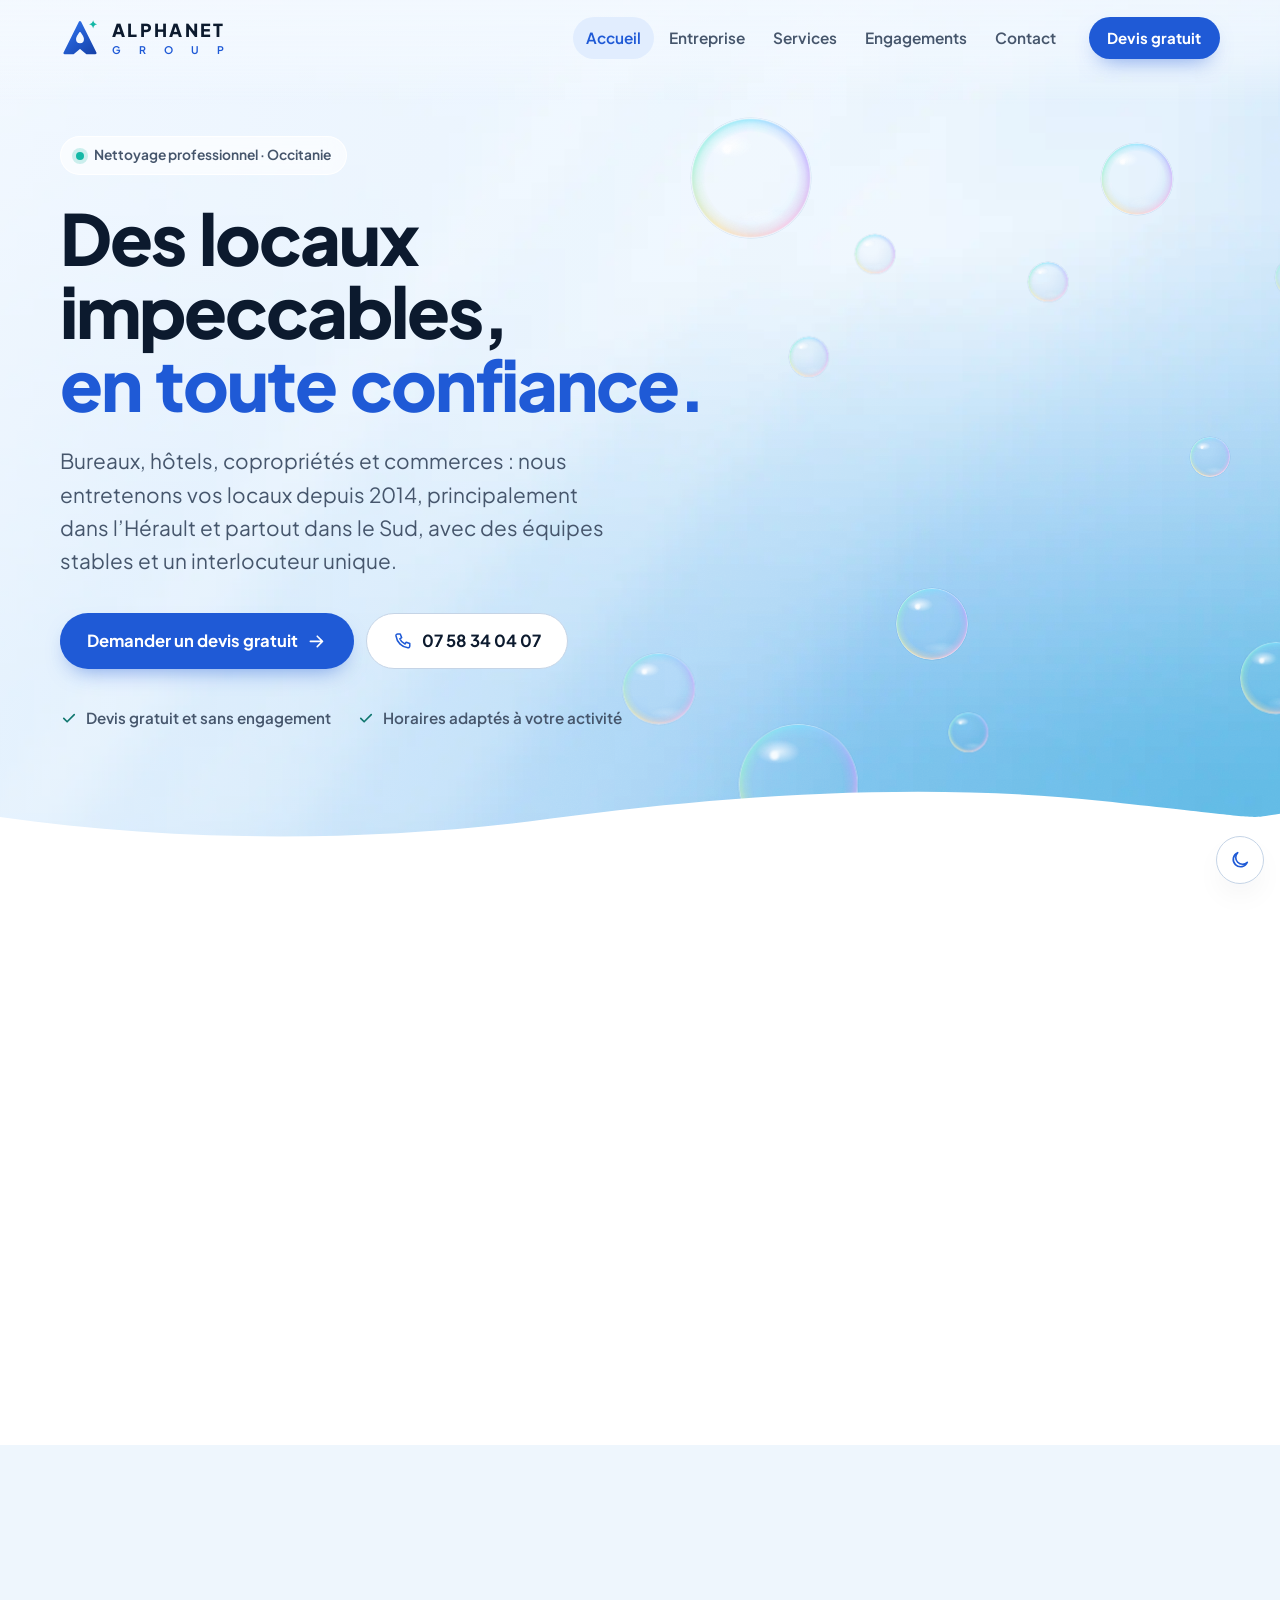
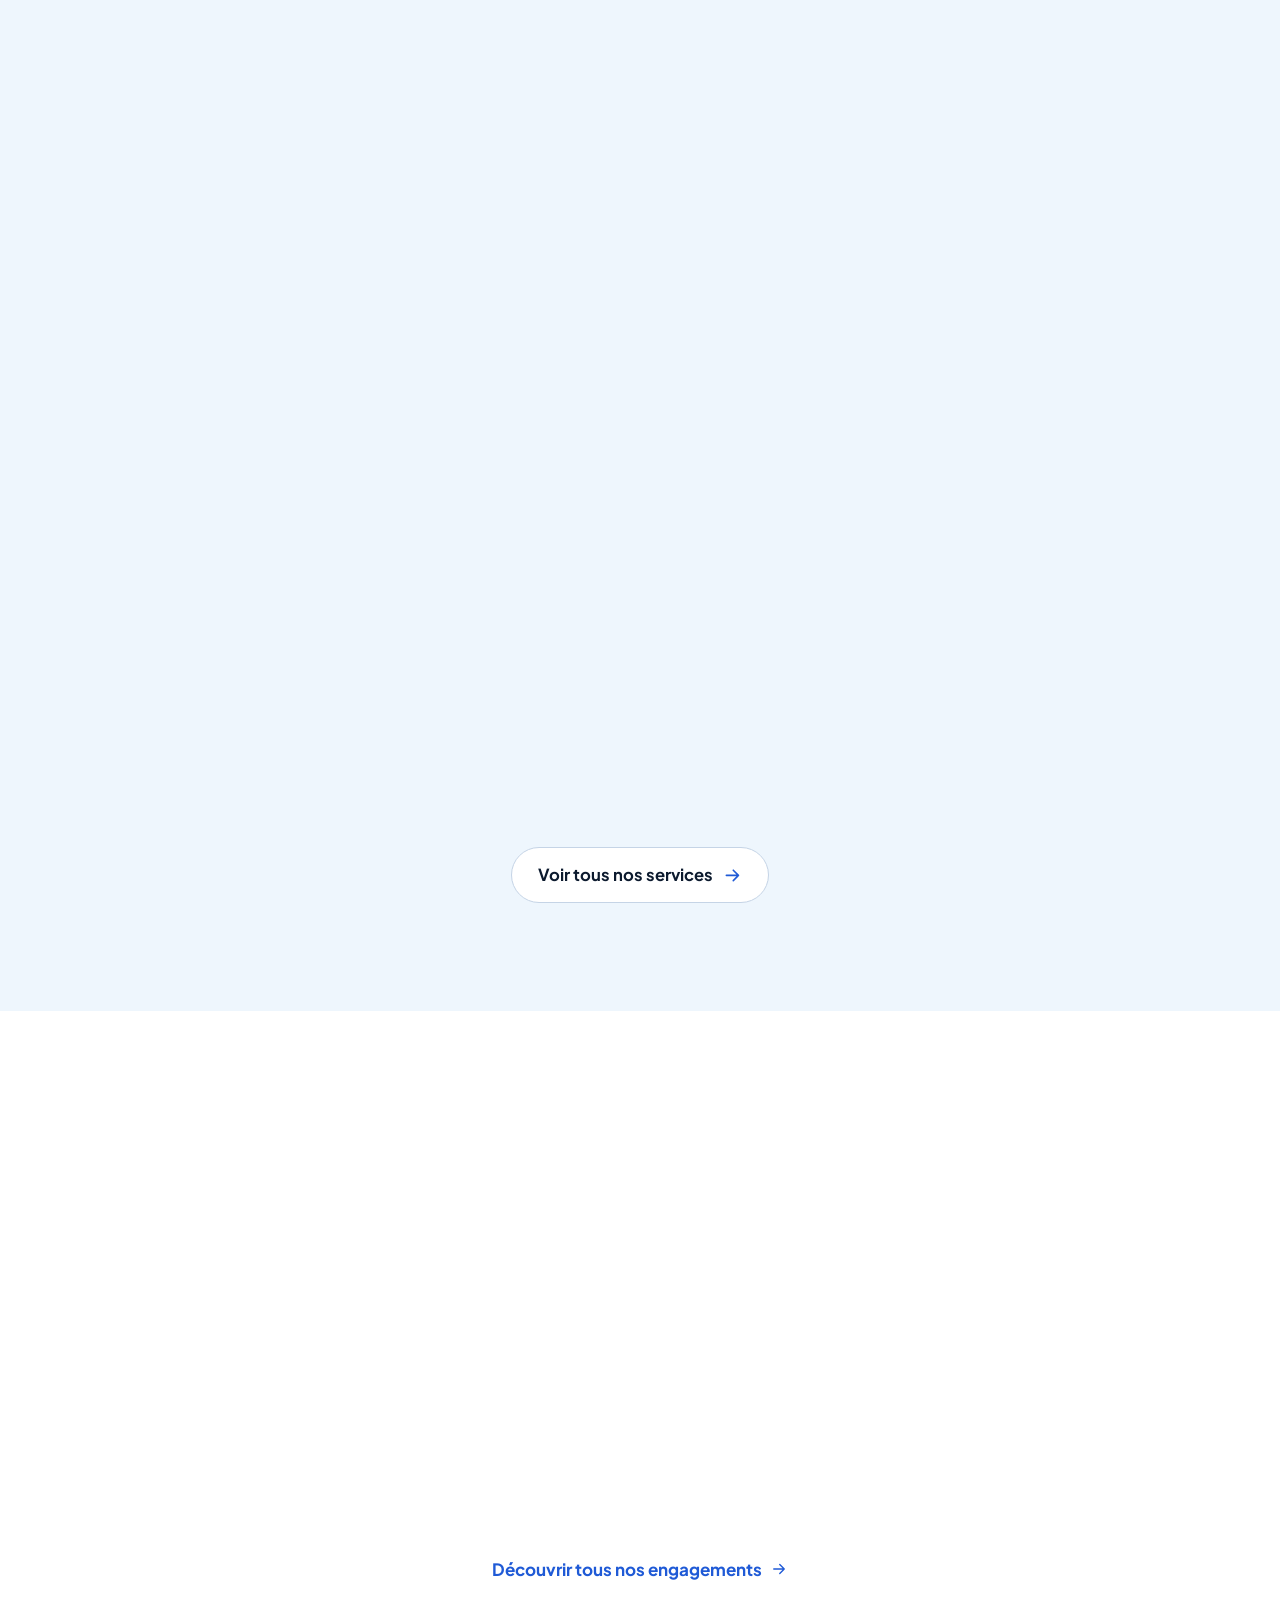
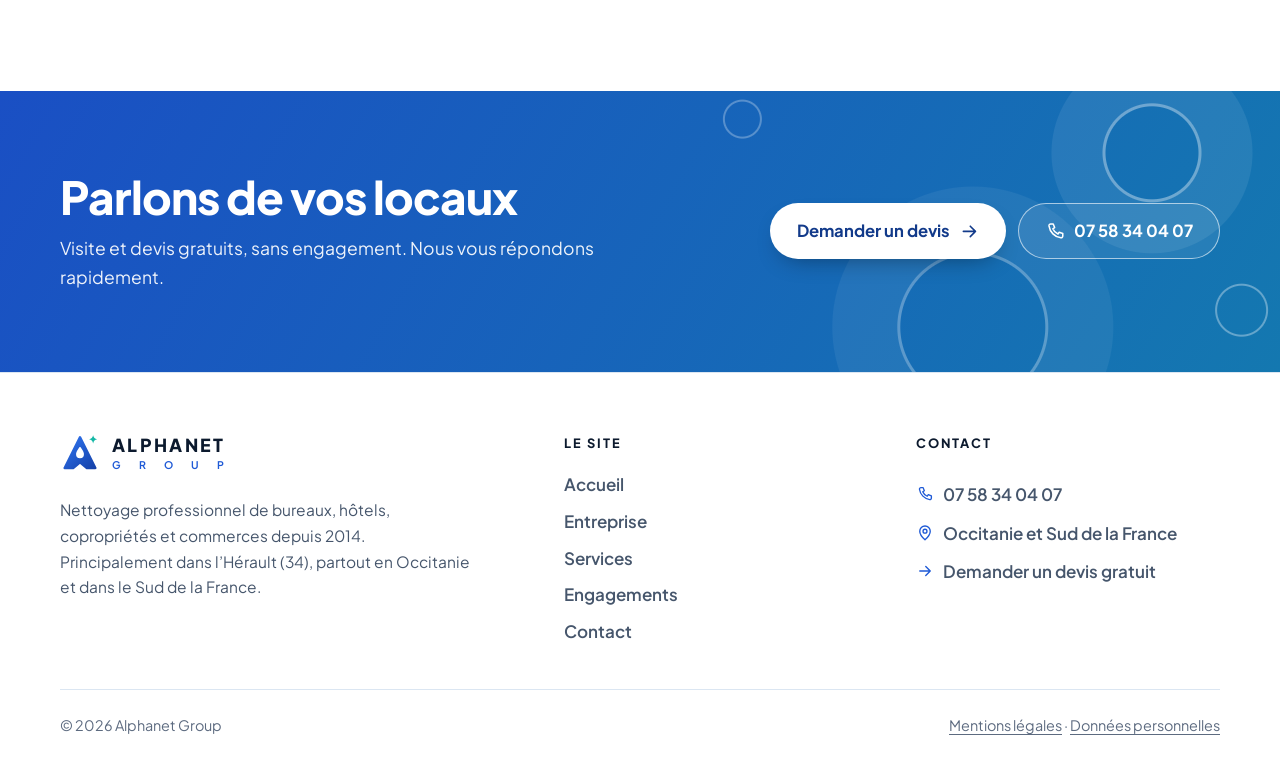
==== commit c864338d: "Formulaire et mentions légales sur contact@alphanet-group.fr La boîte professionnelle Zimbra (OVHclo" ====
--- a/index.html
+++ b/index.html
@@ -30,9 +30,9 @@
   <link rel="apple-touch-icon" href="assets/img/apple-touch-icon.png">
   <link rel="preload" href="assets/fonts/plus-jakarta-sans-latin.woff2" as="font" type="font/woff2" crossorigin>
   <!-- Le numéro ?v= force le rechargement après chaque mise à jour : à augmenter quand le CSS ou le JS change -->
-  <link rel="stylesheet" href="assets/css/styles.css?v=20261018-4">
-  <script src="assets/js/theme.js?v=20261018-4"></script>
-  <script src="assets/js/main.js?v=20261018-4" defer></script>
+  <link rel="stylesheet" href="assets/css/styles.css?v=20261018-5">
+  <script src="assets/js/theme.js?v=20261018-5"></script>
+  <script src="assets/js/main.js?v=20261018-5" defer></script>
   <script type="application/ld+json">
   {
     "@context": "https://schema.org",
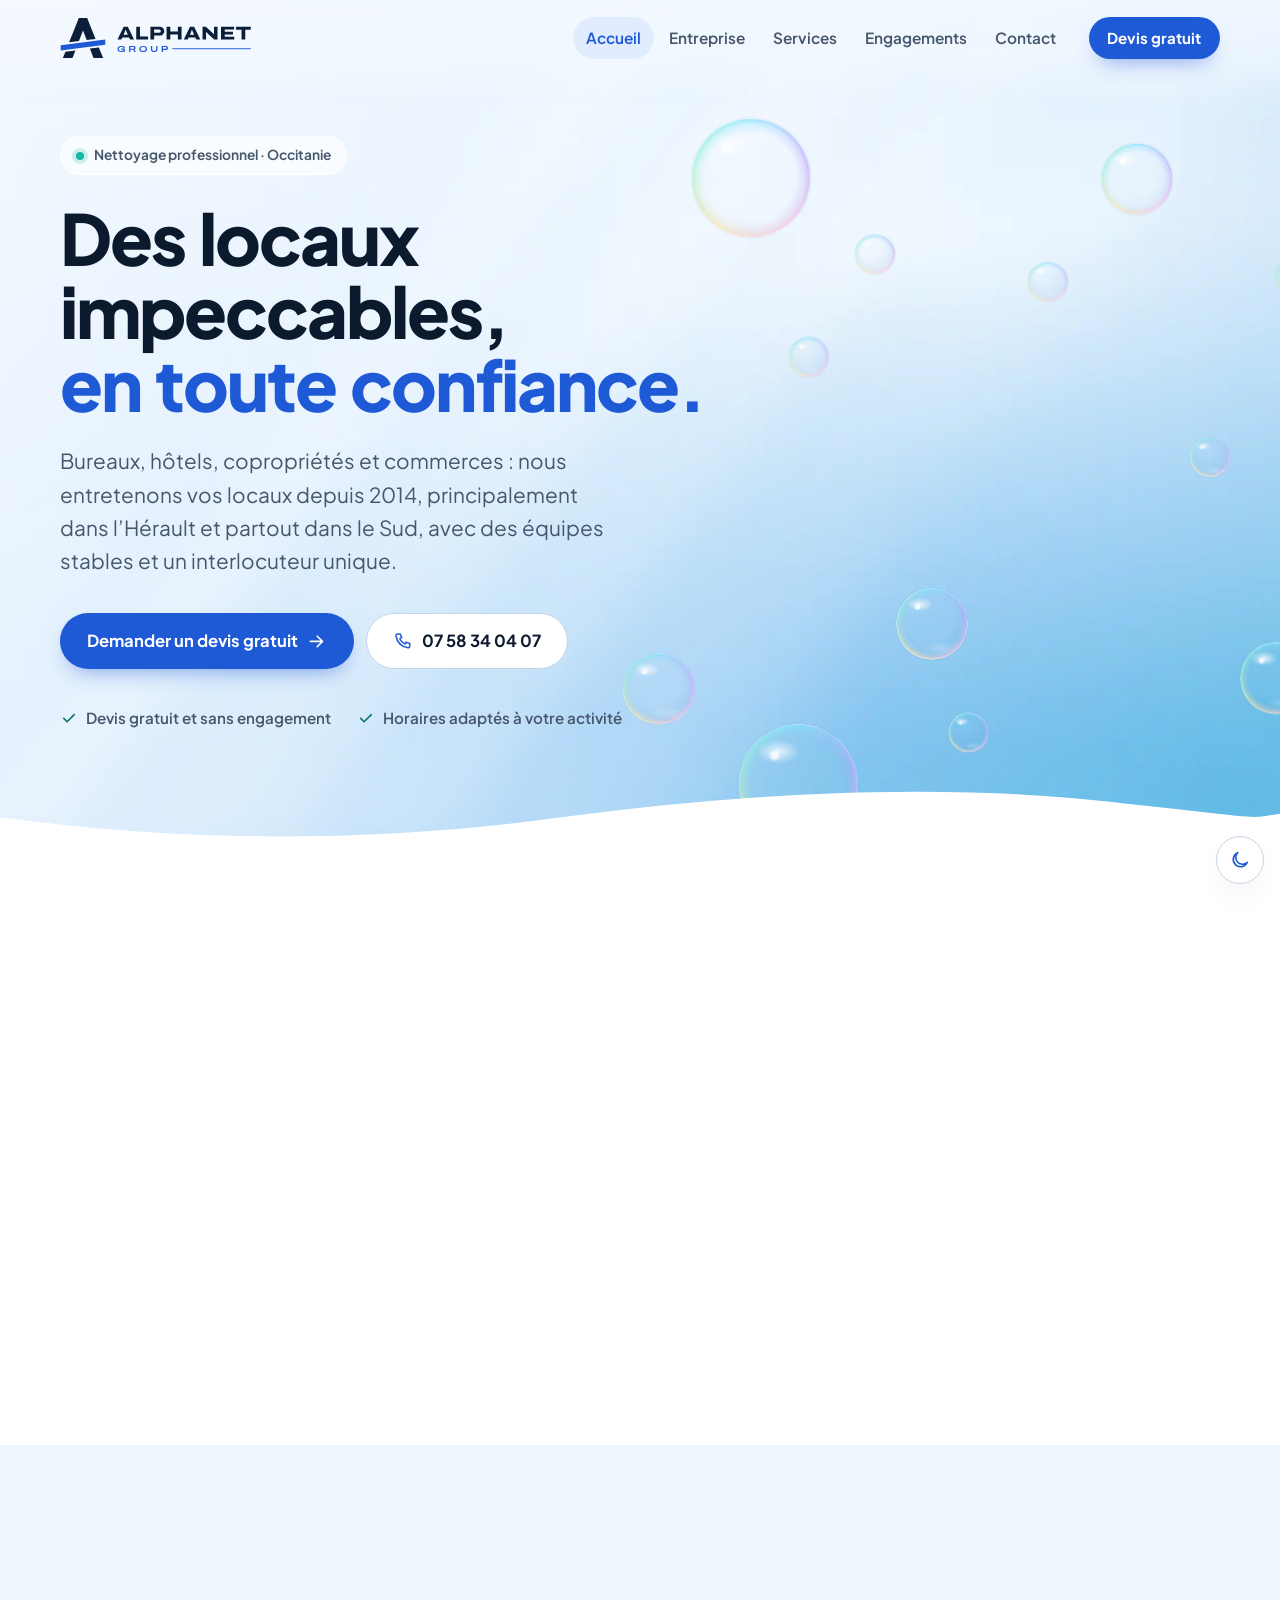
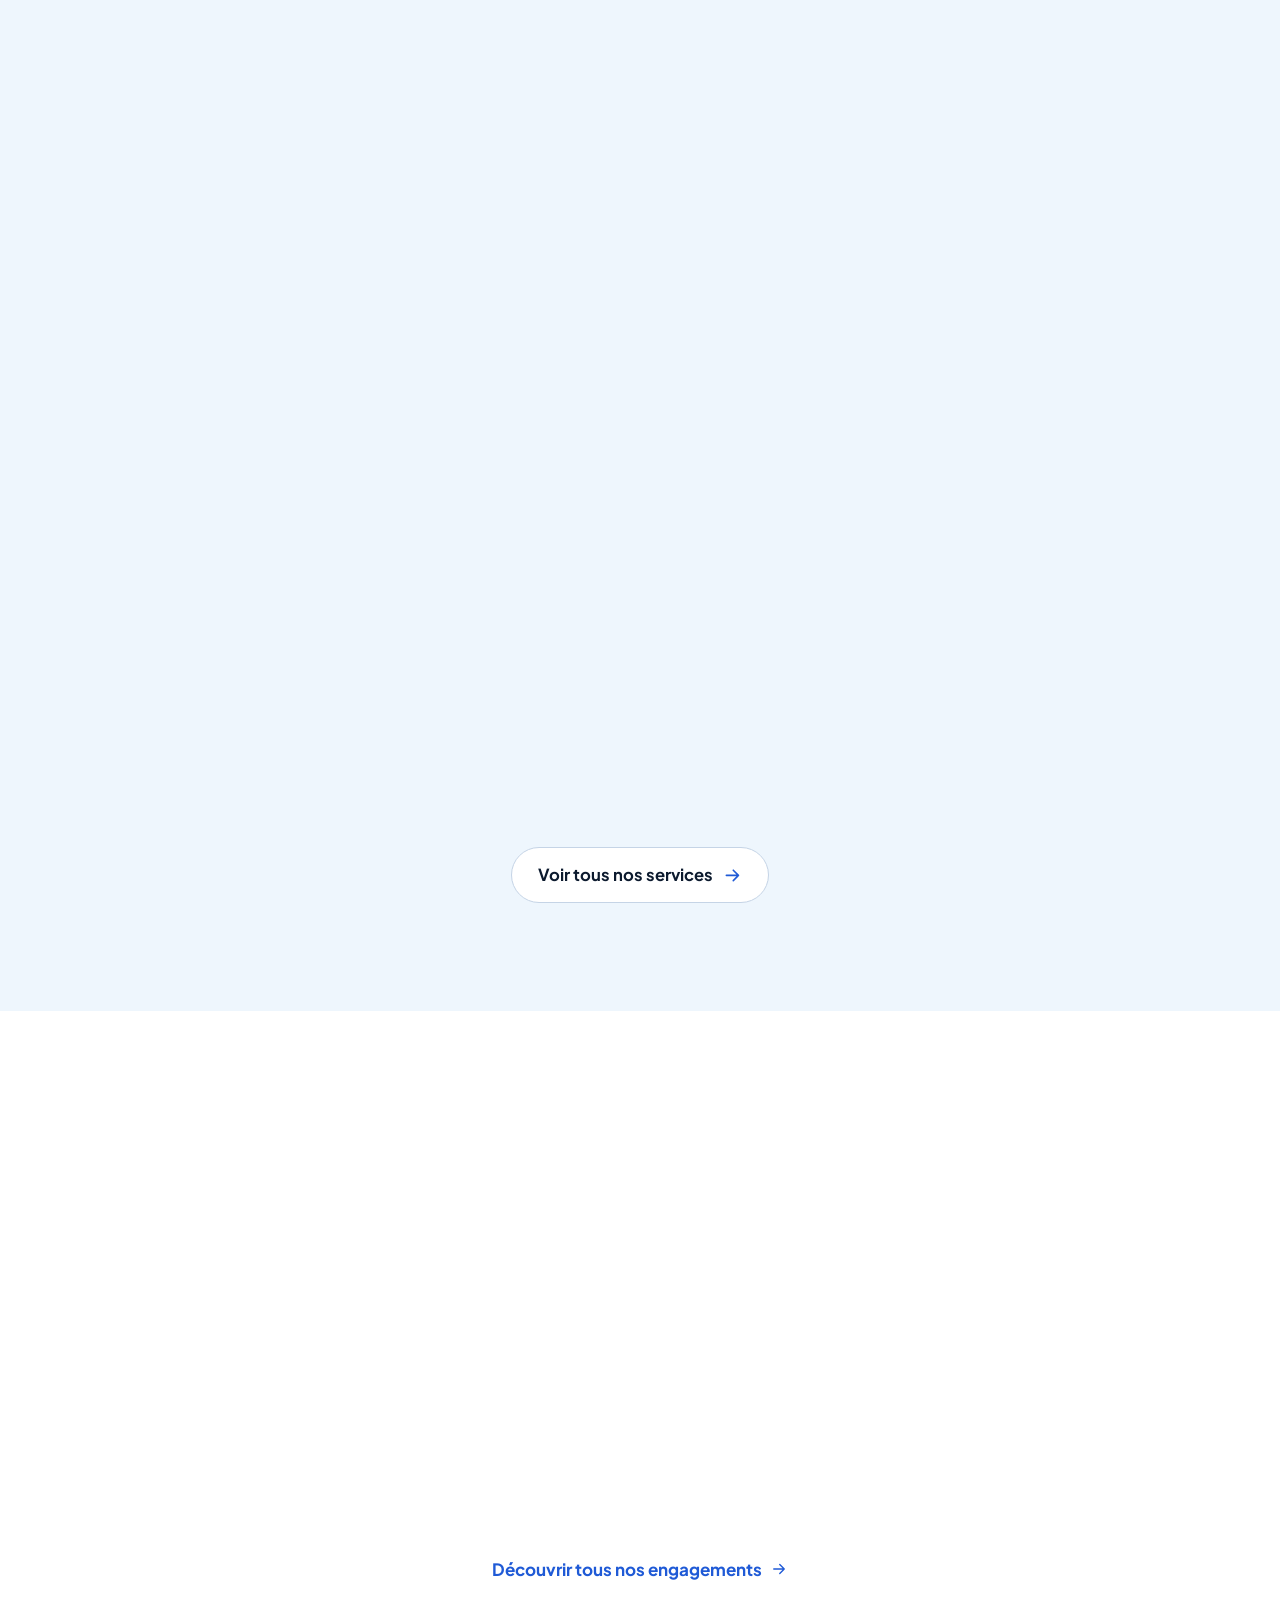
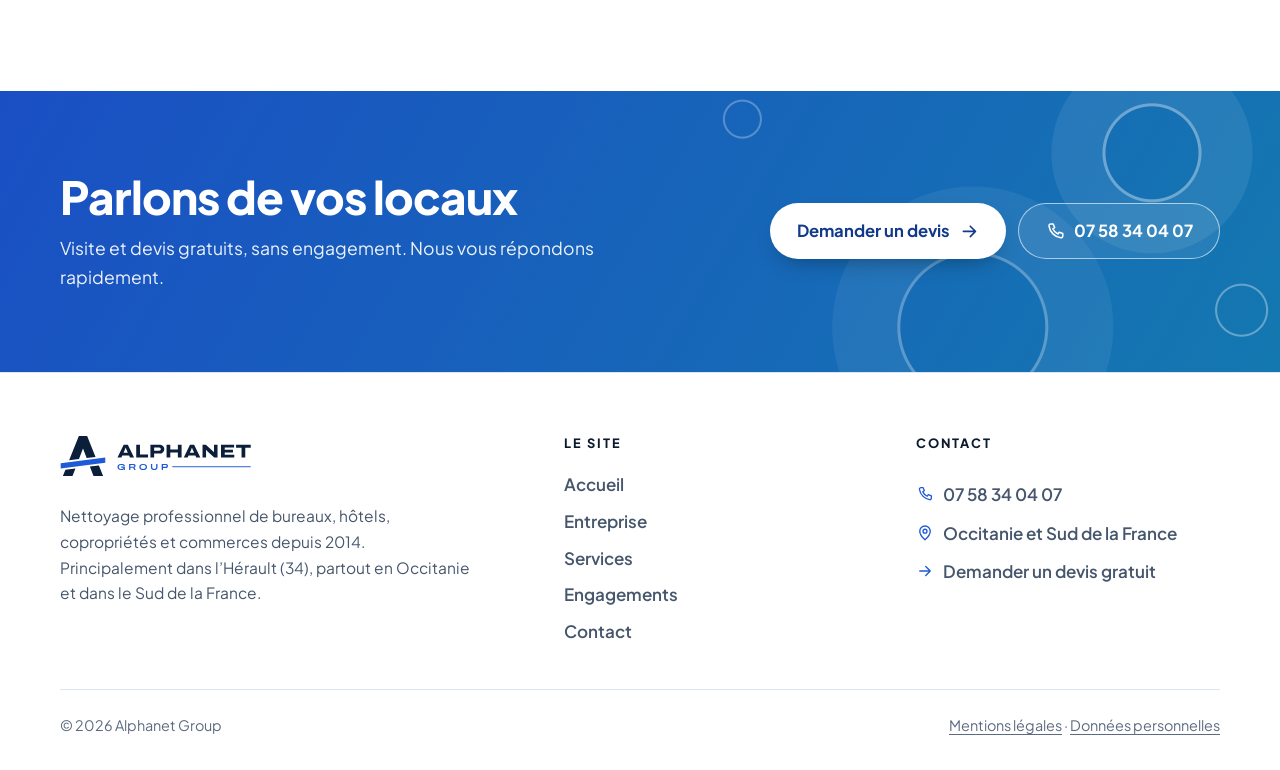
==== commit 8b88935b: "Nouveau logo : « A » coupé par un trait de raclette Pictogramme en aplats (bleu marine et bleu, sans" ====
--- a/index.html
+++ b/index.html
@@ -4,10 +4,10 @@
   <meta charset="utf-8">
   <meta name="viewport" content="width=device-width, initial-scale=1, viewport-fit=cover">
   <!-- Sécurité : la page ne peut charger que les fichiers du site lui-même (aucun service tiers, aucun script extérieur) -->
-  <meta http-equiv="Content-Security-Policy" content="default-src 'self'; script-src 'self'; style-src 'self'; img-src 'self'; font-src 'self'; connect-src 'none'; media-src 'none'; object-src 'none'; frame-src 'none'; worker-src 'none'; manifest-src 'none'; form-action 'none'; base-uri 'none'; upgrade-insecure-requests; require-trusted-types-for 'script'">
+  <meta http-equiv="Content-Security-Policy" content="default-src 'self'; script-src 'self'; style-src 'self'; img-src 'self'; font-src 'self'; connect-src 'self'; media-src 'none'; object-src 'none'; frame-src 'none'; worker-src 'none'; manifest-src 'none'; form-action 'none'; base-uri 'none'; upgrade-insecure-requests; require-trusted-types-for 'script'">
   <meta name="referrer" content="strict-origin-when-cross-origin">
 
-  <title>Nettoyage professionnel Montpellier, Hérault (34) | Alphanet Group</title>
+  <title>Alphanet Group | Nettoyage professionnel à Montpellier, Hérault (34)</title>
   <meta name="description" content="Nettoyage de bureaux, hôtels, copropriétés et commerces depuis 2014, principalement dans l’Hérault (34), en Occitanie et dans le Sud. Devis gratuit au 07 58 34 04 07.">
   <link rel="canonical" href="https://alphanet-group.fr/">
   <meta name="color-scheme" content="light dark">
@@ -16,7 +16,7 @@
   <meta property="og:type" content="website">
   <meta property="og:locale" content="fr_FR">
   <meta property="og:site_name" content="Alphanet Group">
-  <meta property="og:title" content="Nettoyage professionnel Montpellier, Hérault (34) | Alphanet Group">
+  <meta property="og:title" content="Alphanet Group | Nettoyage professionnel à Montpellier, Hérault (34)">
   <meta property="og:description" content="Nettoyage de bureaux, hôtels, copropriétés et commerces depuis 2014, principalement dans l’Hérault (34), en Occitanie et dans le Sud. Devis gratuit au 07 58 34 04 07.">
   <meta property="og:url" content="https://alphanet-group.fr/">
   <meta property="og:image" content="https://alphanet-group.fr/assets/img/og-image.jpg">
@@ -30,9 +30,9 @@
   <link rel="apple-touch-icon" href="assets/img/apple-touch-icon.png">
   <link rel="preload" href="assets/fonts/plus-jakarta-sans-latin.woff2" as="font" type="font/woff2" crossorigin>
   <!-- Le numéro ?v= force le rechargement après chaque mise à jour : à augmenter quand le CSS ou le JS change -->
-  <link rel="stylesheet" href="assets/css/styles.css?v=20261018-5">
-  <script src="assets/js/theme.js?v=20261018-5"></script>
-  <script src="assets/js/main.js?v=20261018-5" defer></script>
+  <link rel="stylesheet" href="assets/css/styles.css?v=20261018-7">
+  <script src="assets/js/theme.js?v=20261018-7"></script>
+  <script src="assets/js/main.js?v=20261018-7" defer></script>
   <script type="application/ld+json">
   {
     "@context": "https://schema.org",
@@ -41,6 +41,7 @@
         "@type": "LocalBusiness",
         "@id": "https://alphanet-group.fr/#entreprise",
         "name": "Alphanet Group",
+        "alternateName": ["Alphanet", "Alphanet Propreté et Services", "Alphanet Nettoyage Montpellier"],
         "legalName": "ALPHANET PROPRETE ET SERVICES",
         "description": "Entreprise de nettoyage professionnel créée en 2014 à Montpellier : bureaux et locaux professionnels, hôtellerie, copropriétés, commerces, vitrerie, remise en état et après sinistre, principalement dans l’Hérault (34), mais aussi partout en Occitanie et dans les autres régions du Sud.",
         "url": "https://alphanet-group.fr/",
@@ -79,6 +80,7 @@
         "@type": "WebSite",
         "@id": "https://alphanet-group.fr/#site",
         "name": "Alphanet Group",
+        "alternateName": ["Alphanet", "alphanet-group.fr"],
         "url": "https://alphanet-group.fr/",
         "inLanguage": "fr-FR",
         "publisher": { "@id": "https://alphanet-group.fr/#entreprise" }
@@ -93,13 +95,12 @@
   <!-- Logo et pictogrammes partagés -->
   <svg class="svg-sprite" aria-hidden="true" focusable="false">
     <defs>
-      <linearGradient id="g-brand" x1="10" y1="6" x2="56" y2="58" gradientUnits="userSpaceOnUse">
-        <stop offset="0" class="brand-stop-a"/>
-        <stop offset="1" class="brand-stop-b"/>
-      </linearGradient>
-      <symbol id="logo-mark" viewBox="0 0 64 64">
-        <path fill="url(#g-brand)" stroke="url(#g-brand)" fill-rule="evenodd" stroke-width="4" stroke-linejoin="round" d="M32 7 56.5 56H43L32 47 21 56H7.5ZM32 18.5s-8.3 10.2-8.3 15.6a8.3 8.3 0 0 0 16.6 0c0-5.4-8.3-15.6-8.3-15.6Z"/>
-        <path class="brand-spark" d="M53 3.6q1.1 5.4 6.4 6.5-5.3 1.1-6.4 6.5-1.1-5.4-6.5-6.5 5.4-1.1 6.5-6.5Z"/>
+      <symbol id="logo" viewBox="0 0 266.4 64">
+        <path class="logo-ink" d="M26.20 4.00 32.40 4.00 32.40 20.45 26.39 36.30 12.69 38.07ZM37.09 34.92 31.60 20.45 31.60 4.00 37.80 4.00 49.43 33.33ZM21.47 49.28 17.40 60.00 4.00 60.00 7.54 51.08ZM60.00 60.00 46.60 60.00 41.55 46.69 54.08 45.07Z"/>
+        <path class="logo-blue" d="M1.00 42.00 63.00 34.00 63.00 41.50 1.00 49.50Z"/>
+        <path class="logo-ink" d="M80.0 34.0 88.61956030273437 16.467641845703128H94.39137573242188L103.01093603515625 34.0H97.3943369140625L96.0694326171875 31.19054248046875H86.66100341796876L85.34995727539062 34.0ZM88.39887573242187 27.38885107421875H94.33156030273437L92.73502124023437 23.825475097656252Q92.63523754882813 23.586549560546878 92.45534924316406 23.149164794921877Q92.2754609375 22.711780029296875 92.08171447753907 22.21424987792969Q91.88796801757813 21.716719726562502 91.72443432617189 21.289040649414062Q91.56090063476563 20.861361572265626 91.47996801757813 20.65570556640625H91.289826171875Q91.10190063476563 21.124131103515627 90.85715417480469 21.731698486328128Q90.61240771484376 22.339265869140625 90.38623217773437 22.90969140625Q90.160056640625 23.480116943359377 89.99541479492187 23.837116943359376Z M106.06599291992188 34.0V16.467641845703128H111.25851757812501V29.820801513671874H122.51509912109375V34.0Z M125.80299291992188 34.0V16.467641845703128H139.33404248046875Q141.05640063476562 16.467641845703128 142.3532960205078 17.22792907714844Q143.65019140625 17.988216308593753 144.37222863769532 19.33139892578125Q145.09426586914063 20.674581542968753 145.09426586914063 22.42649453667535Q145.09426586914063 24.195237548828125 144.3594786376953 25.556991088867186Q143.62469140625 26.91874462890625 142.3161541748047 27.672102783203123Q141.00761694335938 28.4254609375 139.28747509765626 28.4254609375H130.995517578125V34.0ZM130.995517578125 24.5772021484375H137.84230493164063Q138.9944326171875 24.5772021484375 139.58999291992188 24.02340813623716Q140.18555322265624 23.469614124036816 140.18555322265624 22.450451081576414Q140.18555322265624 21.75887939453125 139.9156863455636 21.28657901908256Q139.645819468471 20.81427864363387 139.126842351423 20.565089639199748Q138.607865234375 20.315900634765626 137.84230493164063 20.315900634765626H130.995517578125Z M148.26849291992187 34.0V16.467641845703128H153.461017578125V22.99232983398438H163.9837021484375V16.467641845703128H169.1762268066406V34.0H163.9837021484375V27.1715283203125H153.461017578125V34.0Z M172.2335 34.0 180.85306030273438 16.467641845703128H186.62487573242186L195.24443603515624 34.0H189.6278369140625L188.30293261718748 31.19054248046875H178.89450341796874L177.58345727539063 34.0ZM180.63237573242188 27.38885107421875H186.56506030273437L184.96852124023437 23.825475097656252Q184.8687375488281 23.586549560546878 184.68884924316404 23.149164794921877Q184.50896093749998 22.711780029296875 184.31521447753903 22.21424987792969Q184.1214680175781 21.716719726562502 183.95793432617188 21.289040649414062Q183.79440063476562 20.861361572265626 183.71346801757812 20.65570556640625H183.523326171875Q183.33540063476562 21.124131103515627 183.09065417480468 21.731698486328128Q182.84590771484375 22.339265869140625 182.61973217773436 22.90969140625Q182.39355664062498 23.480116943359377 182.22891479492188 23.837116943359376Z M198.29949291992187 34.0V16.467641845703128H202.94378002929687L212.03288647460937 24.647638427734375Q212.26737939453125 24.844989501953126 212.62937231445312 25.204766113281252Q212.991365234375 25.564542724609375 213.38467907714843 25.949819335937498Q213.77799291992187 26.335095947265625 214.07956030273436 26.6460888671875H214.3112766113281Q214.299634765625 26.1959541015625 214.2821719970703 25.5035693359375Q214.2647092285156 24.8111845703125 214.2647092285156 24.27346826171875V16.467641845703128H219.17951049804688V34.0H214.597865234375L205.73270556640625 25.99516650390625Q205.1273544921875 25.456889892578126 204.45825341796876 24.799150512695313Q203.78915234375 24.1414111328125 203.3855849609375 23.74006005859375H203.17936865234375Q203.19101049804686 24.085418212890623 203.20265234375 24.8171611328125Q203.2142941894531 25.548904052734375 203.2142941894531 26.398173583984374V34.0Z M224.00349291992188 34.0V16.467641845703128H242.28031909179688V20.315900634765626H229.2098757324219V23.260627685546876H240.65331201171875V26.9841630859375H229.2098757324219V30.1517412109375H242.4843190917969V34.0Z M252.58399999999997 34.0V20.646840332031253H244.98665600585937V16.467641845703128H265.37386865234373V20.646840332031253H257.77652465820313V34.0Z"/>
+        <path class="logo-sub" d="M84.992 51.523999999999994Q82.496 51.523999999999994 81.24799999999999 50.46799999999999Q80.0 49.41199999999999 80.0 47.263999999999996Q80.0 45.85999999999999 80.636 44.90599999999999Q81.27199999999999 43.952 82.478 43.471999999999994Q83.684 42.992 85.364 42.992Q86.456 42.992 87.356 43.178Q88.256 43.364 88.91 43.742Q89.564 44.12 89.91799999999999 44.696Q90.27199999999999 45.27199999999999 90.27199999999999 46.05199999999999H88.496Q88.496 45.62 88.244 45.31999999999999Q87.99199999999999 45.019999999999996 87.56 44.846Q87.128 44.672 86.582 44.593999999999994Q86.036 44.516 85.43599999999999 44.516Q84.66799999999999 44.516 84.014 44.666Q83.36 44.815999999999995 82.88 45.134Q82.39999999999999 45.452 82.136 45.943999999999996Q81.872 46.43599999999999 81.872 47.108V47.395999999999994Q81.872 48.331999999999994 82.28 48.901999999999994Q82.688 49.471999999999994 83.438 49.73599999999999Q84.188 49.99999999999999 85.208 49.99999999999999Q86.336 49.99999999999999 87.062 49.79599999999999Q87.788 49.592 88.142 49.208Q88.496 48.824 88.496 48.30799999999999V48.211999999999996H85.16V46.77199999999999H90.28399999999999V51.379999999999995H89.156L88.964 50.3Q88.52 50.73199999999999 87.90199999999999 51.001999999999995Q87.28399999999999 51.272 86.54599999999999 51.397999999999996Q85.80799999999999 51.523999999999994 84.992 51.523999999999994Z M96.116 51.379999999999995V43.135999999999996H102.644Q103.52 43.135999999999996 104.078 43.489999999999995Q104.636 43.843999999999994 104.912 44.425999999999995Q105.188 45.007999999999996 105.188 45.715999999999994Q105.188 46.44799999999999 104.81 47.08999999999999Q104.432 47.73199999999999 103.64 48.092L105.392 51.379999999999995H103.34L101.828 48.44H97.94V51.379999999999995ZM97.94 46.928H102.14Q102.704 46.928 103.00999999999999 46.598Q103.316 46.267999999999994 103.316 45.751999999999995Q103.316 45.403999999999996 103.184 45.157999999999994Q103.05199999999999 44.91199999999999 102.788 44.785999999999994Q102.524 44.66 102.14 44.66H97.94Z M115.69518059299192 51.523999999999994Q114.06162803234501 51.523999999999994 112.8708140161725 51.025999999999996Q111.67999999999999 50.528 111.038 49.574Q110.396 48.62 110.396 47.25767634854771Q110.396 45.88399999999999 111.038 44.93599999999999Q111.67999999999999 43.98799999999999 112.8708140161725 43.489999999999995Q114.06162803234501 42.992 115.69518059299192 42.992Q117.344 42.992 118.532 43.489999999999995Q119.72 43.98799999999999 120.362 44.93599999999999Q121.004 45.88399999999999 121.004 47.25767634854771Q121.004 48.62 120.362 49.574Q119.72 50.528 118.532 51.025999999999996Q117.344 51.523999999999994 115.69518059299192 51.523999999999994ZM115.7 49.99999999999999Q116.444 49.99999999999999 117.068 49.831999999999994Q117.692 49.663999999999994 118.154 49.339999999999996Q118.616 49.016 118.874 48.522999999999996Q119.132 48.029999999999994 119.132 47.38399999999999V47.108Q119.132 46.46443835616438 118.874 45.97621917808219Q118.616 45.48799999999999 118.154 45.163999999999994Q117.692 44.839999999999996 117.068 44.678Q116.444 44.516 115.7 44.516Q114.956 44.516 114.332 44.678Q113.708 44.839999999999996 113.246 45.163999999999994Q112.78399999999999 45.48799999999999 112.532 45.97621917808219Q112.28 46.46443835616438 112.28 47.108V47.38399999999999Q112.28 48.029999999999994 112.532 48.522999999999996Q112.78399999999999 49.016 113.246 49.339999999999996Q113.708 49.663999999999994 114.332 49.831999999999994Q114.956 49.99999999999999 115.7 49.99999999999999Z M131.072 51.523999999999994Q129.524 51.523999999999994 128.51 51.044Q127.496 50.56399999999999 126.99799999999999 49.681999999999995Q126.5 48.8 126.5 47.599999999999994V43.135999999999996H128.324V47.516Q128.324 48.70399999999999 129.038 49.35199999999999Q129.752 49.99999999999999 131.072 49.99999999999999Q132.392 49.99999999999999 133.106 49.35199999999999Q133.82 48.70399999999999 133.82 47.516V43.135999999999996H135.644V47.599999999999994Q135.644 48.8 135.14600000000002 49.681999999999995Q134.648 50.56399999999999 133.64 51.044Q132.632 51.523999999999994 131.072 51.523999999999994Z M141.5 51.379999999999995V43.135999999999996H147.548Q148.352 43.135999999999996 148.94600000000003 43.483999999999995Q149.54000000000002 43.831999999999994 149.87 44.437999999999995Q150.20000000000002 45.044 150.20000000000002 45.83582222222222Q150.20000000000002 46.61599999999999 149.86400000000003 47.233999999999995Q149.52800000000002 47.852 148.92200000000003 48.199999999999996Q148.316 48.547999999999995 147.5 48.547999999999995H143.324V51.379999999999995ZM143.324 47.023999999999994H146.996Q147.63600000000002 47.023999999999994 147.988 46.71121917808219Q148.34 46.39843835616438 148.34 45.847095890410955Q148.34 45.476 148.18365714285716 45.21135135135135Q148.0273142857143 44.946702702702694 147.72765714285717 44.803351351351345Q147.42800000000003 44.66 146.996 44.66H143.324Z"/>
+        <rect class="logo-sub" x="156.20" y="46.29" width="109.17" height="1.3"/>
       </symbol>
       <symbol id="i-arrow" viewBox="0 0 24 24"><path d="M5 12h14M13 6l6 6-6 6"/></symbol>
       <symbol id="i-phone" viewBox="0 0 24 24"><path d="M6.6 3.5h2.9l1.6 4.1-2.1 1.4a11 11 0 0 0 6 6l1.4-2.1 4.1 1.6v2.9a2 2 0 0 1-2.2 2A16 16 0 0 1 4.6 5.7a2 2 0 0 1 2-2.2z"/></symbol>
@@ -131,11 +132,7 @@
   <header class="site-header" data-header>
     <div class="container header-inner">
       <a class="brand" href="index.html" aria-label="Alphanet Group, accueil">
-        <svg class="brand-mark" aria-hidden="true"><use href="#logo-mark"/></svg>
-        <span class="brand-text" aria-hidden="true">
-          <span class="brand-name">Alphanet</span>
-          <span class="brand-sub"><span>G</span><span>r</span><span>o</span><span>u</span><span>p</span></span>
-        </span>
+        <svg class="brand-logo" aria-hidden="true"><use href="#logo"/></svg>
       </a>
       <nav class="nav" aria-label="Navigation principale">
         <ul class="nav-list">
@@ -357,11 +354,7 @@
     <div class="container footer-inner">
       <div class="footer-brand">
         <a class="brand" href="index.html" aria-label="Alphanet Group, accueil">
-          <svg class="brand-mark" aria-hidden="true"><use href="#logo-mark"/></svg>
-          <span class="brand-text" aria-hidden="true">
-            <span class="brand-name">Alphanet</span>
-            <span class="brand-sub"><span>G</span><span>r</span><span>o</span><span>u</span><span>p</span></span>
-          </span>
+          <svg class="brand-logo" aria-hidden="true"><use href="#logo"/></svg>
         </a>
         <p>Nettoyage professionnel de bureaux, hôtels, copropriétés et commerces depuis 2014. Principalement dans l’Hérault (34), partout en Occitanie et dans le Sud de la France.</p>
       </div>
--- a/assets/css/styles.css
+++ b/assets/css/styles.css
@@ -42,9 +42,8 @@
   --danger: #c62828;
   --focus: rgb(31 90 214 / .28);
 
-  --mark-a: #2f74f0;           /* dégradé du logo */
-  --mark-b: #1541a8;
-  --mark-spark: #14b8a6;
+  --logo-ink: #0b1f3a;         /* logo : « A » et ALPHANET */
+  --logo-blue: #1f5ad6;        /* logo : trait de raclette et GROUP */
 
   --header-bg: rgb(255 255 255 / .82);
   --chip-bg: rgb(255 255 255 / .62);
@@ -100,9 +99,8 @@
   --danger: #ff8a80;
   --focus: rgb(122 167 255 / .35);
 
-  --mark-a: #8bb6ff;
-  --mark-b: #3d7bf0;
-  --mark-spark: #2dd4bf;
+  --logo-ink: #ffffff;
+  --logo-blue: #7aa7ff;
 
   --header-bg: rgb(12 26 48 / .82);
   --chip-bg: rgb(20 40 67 / .8);
@@ -167,9 +165,8 @@
   width: 1.25em; height: 1.25em; flex: none;
   fill: none; stroke: currentColor; stroke-width: 1.8; stroke-linecap: round; stroke-linejoin: round;
 }
-.brand-stop-a { stop-color: var(--mark-a); }
-.brand-stop-b { stop-color: var(--mark-b); }
-.brand-spark { fill: var(--mark-spark); }
+.logo-ink { fill: var(--logo-ink); }
+.logo-blue, .logo-sub { fill: var(--logo-blue); }
 
 .skip-link {
   position: fixed; z-index: 100; top: .75rem; left: .75rem;
@@ -277,11 +274,8 @@
 }
 
 .brand { display: inline-flex; align-items: center; gap: .75rem; color: var(--text); text-decoration: none; }
-.brand-mark { width: 40px; height: 40px; }
-.brand-text { display: inline-flex; flex-direction: column; line-height: 1; }
-.brand-name { font-size: 1.12rem; font-weight: 800; letter-spacing: .13em; text-transform: uppercase; }
-/* « GROUP » réparti sur toute la largeur de « ALPHANET », comme sur le logo */
-.brand-sub { display: flex; justify-content: space-between; margin-top: .38rem; padding-right: .13em; color: var(--primary); font-size: .66rem; font-weight: 650; text-transform: uppercase; }
+/* Logo complet (pictogramme + ALPHANET GROUP), proportions 266,4 x 64 */
+.brand-logo { display: block; height: 46px; width: calc(46px * 266.4 / 64); }
 
 .nav { margin-left: auto; }
 .nav-list { display: flex; gap: .15rem; }
@@ -346,9 +340,7 @@
 @media (max-width: 520px) {
   :root { --header-h: 66px; }
   .header-cta { display: none; }
-  .brand-mark { width: 34px; height: 34px; }
-  .brand-name { font-size: 1rem; }
-  .brand-sub { font-size: .6rem; }
+  .brand-logo { height: 38px; width: calc(38px * 266.4 / 64); }
 }
 
 
@@ -819,6 +811,13 @@
   background: var(--primary-soft); color: var(--text); font-weight: 600; font-size: .96rem;
 }
 .form-status .ico { width: 20px; height: 20px; margin-top: .1rem; color: var(--primary); }
+.form-status.is-error { background: var(--surface-2, var(--primary-soft)); box-shadow: inset 3px 0 0 #d64545; }
+.form-status.is-error .ico { color: #d64545; }
+.form-status-body { display: grid; gap: .6rem; }
+.form-status-body .btn { justify-self: start; }
+.form-submit .btn[disabled] { opacity: .7; cursor: progress; transform: none; }
+/* Champ piège invisible : seuls les robots le remplissent */
+.form-hp { position: absolute; left: -10000px; top: auto; width: 1px; height: 1px; overflow: hidden; }
 .form-noscript { margin-top: 1rem; font-weight: 600; }
 
 
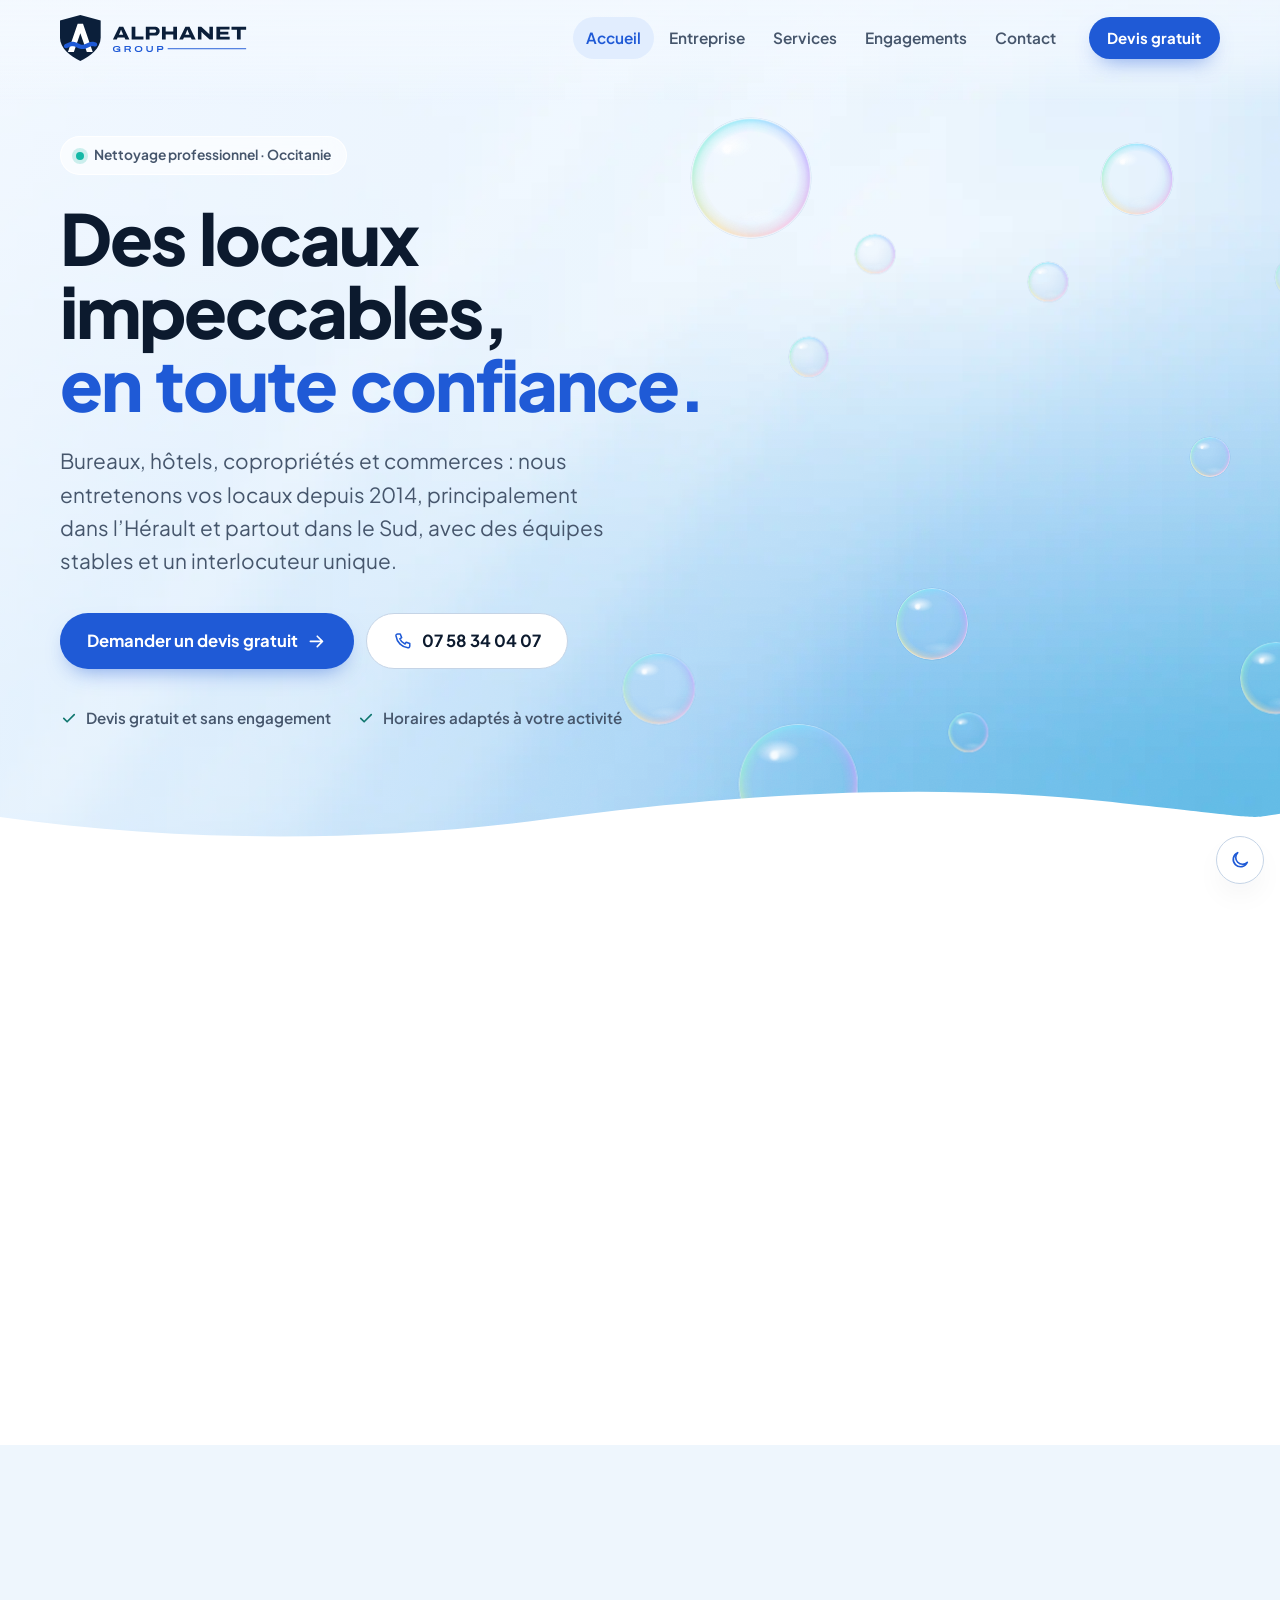
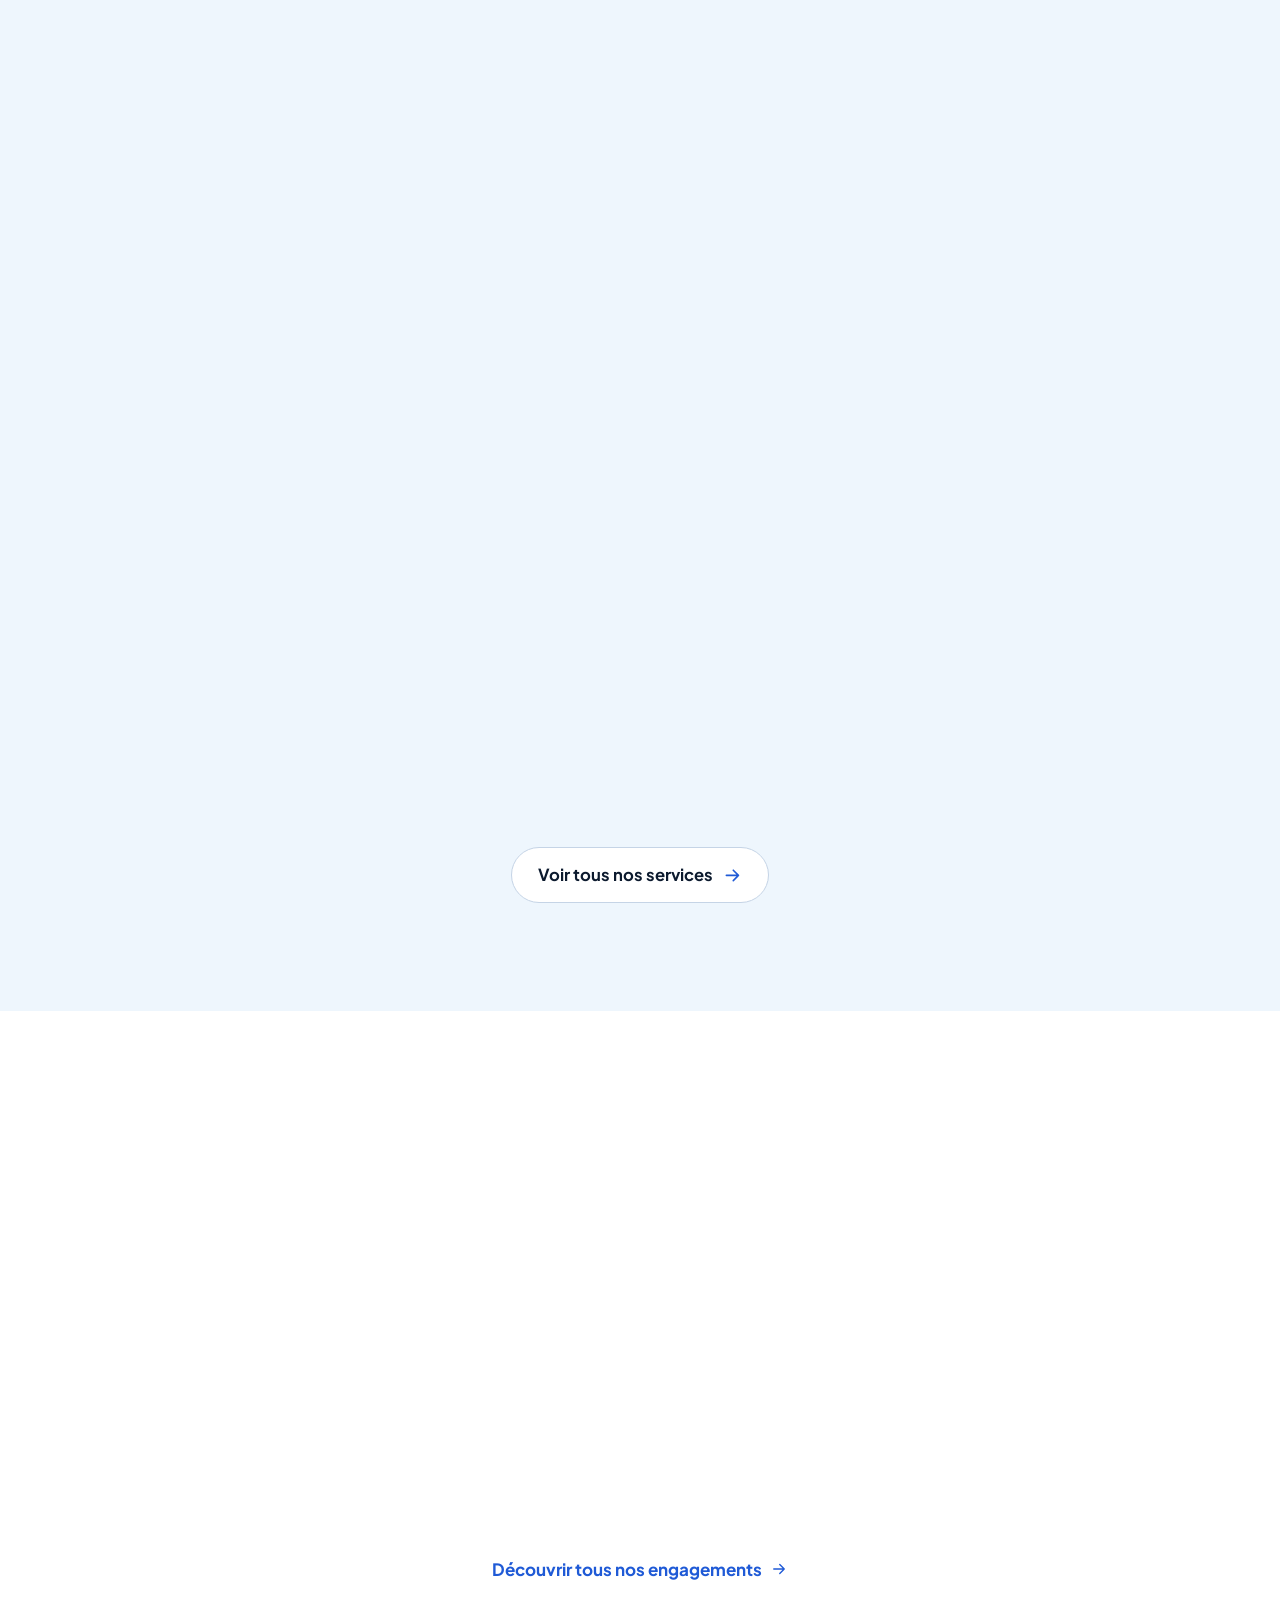
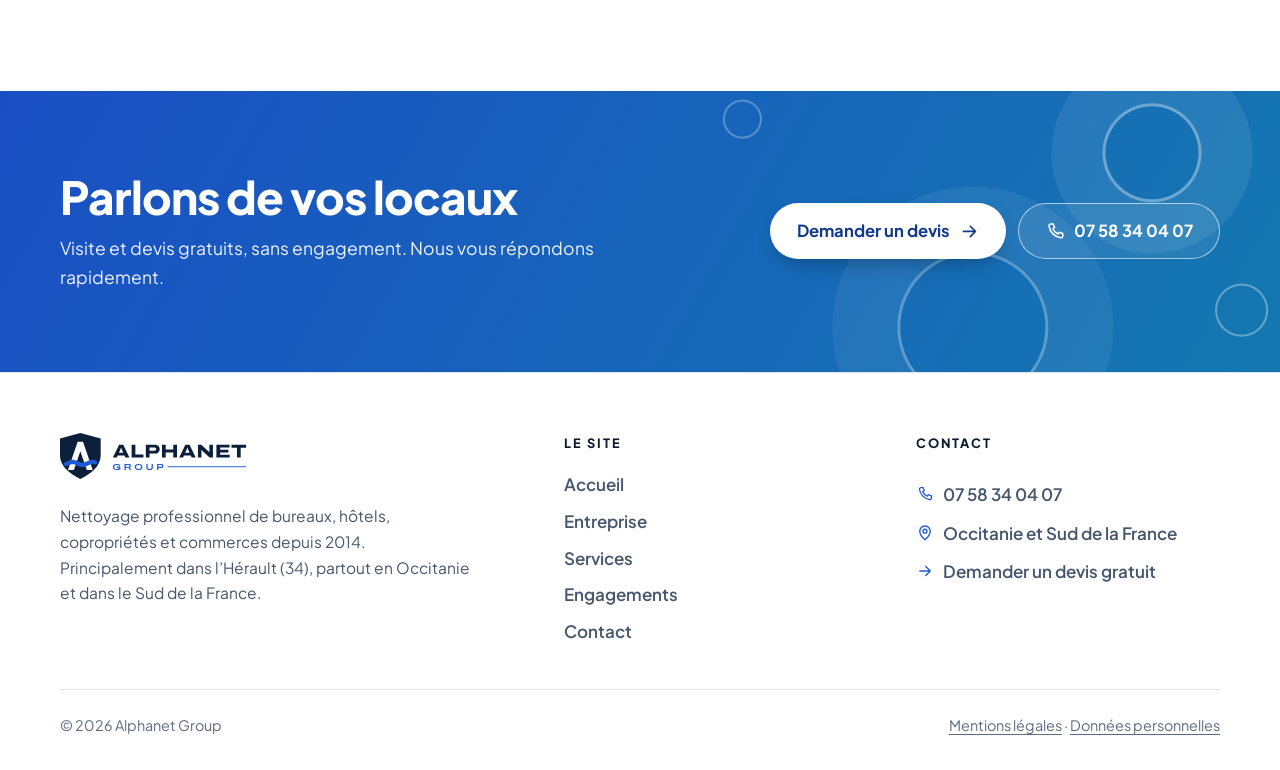
==== commit 4d668d12: "Nouveau logo : écusson bleu marine avec « A » blanc et vague bleue Remplace le « A » à la raclette p" ====
--- a/index.html
+++ b/index.html
@@ -30,9 +30,9 @@
   <link rel="apple-touch-icon" href="assets/img/apple-touch-icon.png">
   <link rel="preload" href="assets/fonts/plus-jakarta-sans-latin.woff2" as="font" type="font/woff2" crossorigin>
   <!-- Le numéro ?v= force le rechargement après chaque mise à jour : à augmenter quand le CSS ou le JS change -->
-  <link rel="stylesheet" href="assets/css/styles.css?v=20261018-7">
-  <script src="assets/js/theme.js?v=20261018-7"></script>
-  <script src="assets/js/main.js?v=20261018-7" defer></script>
+  <link rel="stylesheet" href="assets/css/styles.css?v=20261019-1">
+  <script src="assets/js/theme.js?v=20261019-1"></script>
+  <script src="assets/js/main.js?v=20261019-1" defer></script>
   <script type="application/ld+json">
   {
     "@context": "https://schema.org",
@@ -95,12 +95,13 @@
   <!-- Logo et pictogrammes partagés -->
   <svg class="svg-sprite" aria-hidden="true" focusable="false">
     <defs>
-      <symbol id="logo" viewBox="0 0 266.4 64">
-        <path class="logo-ink" d="M26.20 4.00 32.40 4.00 32.40 20.45 26.39 36.30 12.69 38.07ZM37.09 34.92 31.60 20.45 31.60 4.00 37.80 4.00 49.43 33.33ZM21.47 49.28 17.40 60.00 4.00 60.00 7.54 51.08ZM60.00 60.00 46.60 60.00 41.55 46.69 54.08 45.07Z"/>
-        <path class="logo-blue" d="M1.00 42.00 63.00 34.00 63.00 41.50 1.00 49.50Z"/>
-        <path class="logo-ink" d="M80.0 34.0 88.61956030273437 16.467641845703128H94.39137573242188L103.01093603515625 34.0H97.3943369140625L96.0694326171875 31.19054248046875H86.66100341796876L85.34995727539062 34.0ZM88.39887573242187 27.38885107421875H94.33156030273437L92.73502124023437 23.825475097656252Q92.63523754882813 23.586549560546878 92.45534924316406 23.149164794921877Q92.2754609375 22.711780029296875 92.08171447753907 22.21424987792969Q91.88796801757813 21.716719726562502 91.72443432617189 21.289040649414062Q91.56090063476563 20.861361572265626 91.47996801757813 20.65570556640625H91.289826171875Q91.10190063476563 21.124131103515627 90.85715417480469 21.731698486328128Q90.61240771484376 22.339265869140625 90.38623217773437 22.90969140625Q90.160056640625 23.480116943359377 89.99541479492187 23.837116943359376Z M106.06599291992188 34.0V16.467641845703128H111.25851757812501V29.820801513671874H122.51509912109375V34.0Z M125.80299291992188 34.0V16.467641845703128H139.33404248046875Q141.05640063476562 16.467641845703128 142.3532960205078 17.22792907714844Q143.65019140625 17.988216308593753 144.37222863769532 19.33139892578125Q145.09426586914063 20.674581542968753 145.09426586914063 22.42649453667535Q145.09426586914063 24.195237548828125 144.3594786376953 25.556991088867186Q143.62469140625 26.91874462890625 142.3161541748047 27.672102783203123Q141.00761694335938 28.4254609375 139.28747509765626 28.4254609375H130.995517578125V34.0ZM130.995517578125 24.5772021484375H137.84230493164063Q138.9944326171875 24.5772021484375 139.58999291992188 24.02340813623716Q140.18555322265624 23.469614124036816 140.18555322265624 22.450451081576414Q140.18555322265624 21.75887939453125 139.9156863455636 21.28657901908256Q139.645819468471 20.81427864363387 139.126842351423 20.565089639199748Q138.607865234375 20.315900634765626 137.84230493164063 20.315900634765626H130.995517578125Z M148.26849291992187 34.0V16.467641845703128H153.461017578125V22.99232983398438H163.9837021484375V16.467641845703128H169.1762268066406V34.0H163.9837021484375V27.1715283203125H153.461017578125V34.0Z M172.2335 34.0 180.85306030273438 16.467641845703128H186.62487573242186L195.24443603515624 34.0H189.6278369140625L188.30293261718748 31.19054248046875H178.89450341796874L177.58345727539063 34.0ZM180.63237573242188 27.38885107421875H186.56506030273437L184.96852124023437 23.825475097656252Q184.8687375488281 23.586549560546878 184.68884924316404 23.149164794921877Q184.50896093749998 22.711780029296875 184.31521447753903 22.21424987792969Q184.1214680175781 21.716719726562502 183.95793432617188 21.289040649414062Q183.79440063476562 20.861361572265626 183.71346801757812 20.65570556640625H183.523326171875Q183.33540063476562 21.124131103515627 183.09065417480468 21.731698486328128Q182.84590771484375 22.339265869140625 182.61973217773436 22.90969140625Q182.39355664062498 23.480116943359377 182.22891479492188 23.837116943359376Z M198.29949291992187 34.0V16.467641845703128H202.94378002929687L212.03288647460937 24.647638427734375Q212.26737939453125 24.844989501953126 212.62937231445312 25.204766113281252Q212.991365234375 25.564542724609375 213.38467907714843 25.949819335937498Q213.77799291992187 26.335095947265625 214.07956030273436 26.6460888671875H214.3112766113281Q214.299634765625 26.1959541015625 214.2821719970703 25.5035693359375Q214.2647092285156 24.8111845703125 214.2647092285156 24.27346826171875V16.467641845703128H219.17951049804688V34.0H214.597865234375L205.73270556640625 25.99516650390625Q205.1273544921875 25.456889892578126 204.45825341796876 24.799150512695313Q203.78915234375 24.1414111328125 203.3855849609375 23.74006005859375H203.17936865234375Q203.19101049804686 24.085418212890623 203.20265234375 24.8171611328125Q203.2142941894531 25.548904052734375 203.2142941894531 26.398173583984374V34.0Z M224.00349291992188 34.0V16.467641845703128H242.28031909179688V20.315900634765626H229.2098757324219V23.260627685546876H240.65331201171875V26.9841630859375H229.2098757324219V30.1517412109375H242.4843190917969V34.0Z M252.58399999999997 34.0V20.646840332031253H244.98665600585937V16.467641845703128H265.37386865234373V20.646840332031253H257.77652465820313V34.0Z"/>
-        <path class="logo-sub" d="M84.992 51.523999999999994Q82.496 51.523999999999994 81.24799999999999 50.46799999999999Q80.0 49.41199999999999 80.0 47.263999999999996Q80.0 45.85999999999999 80.636 44.90599999999999Q81.27199999999999 43.952 82.478 43.471999999999994Q83.684 42.992 85.364 42.992Q86.456 42.992 87.356 43.178Q88.256 43.364 88.91 43.742Q89.564 44.12 89.91799999999999 44.696Q90.27199999999999 45.27199999999999 90.27199999999999 46.05199999999999H88.496Q88.496 45.62 88.244 45.31999999999999Q87.99199999999999 45.019999999999996 87.56 44.846Q87.128 44.672 86.582 44.593999999999994Q86.036 44.516 85.43599999999999 44.516Q84.66799999999999 44.516 84.014 44.666Q83.36 44.815999999999995 82.88 45.134Q82.39999999999999 45.452 82.136 45.943999999999996Q81.872 46.43599999999999 81.872 47.108V47.395999999999994Q81.872 48.331999999999994 82.28 48.901999999999994Q82.688 49.471999999999994 83.438 49.73599999999999Q84.188 49.99999999999999 85.208 49.99999999999999Q86.336 49.99999999999999 87.062 49.79599999999999Q87.788 49.592 88.142 49.208Q88.496 48.824 88.496 48.30799999999999V48.211999999999996H85.16V46.77199999999999H90.28399999999999V51.379999999999995H89.156L88.964 50.3Q88.52 50.73199999999999 87.90199999999999 51.001999999999995Q87.28399999999999 51.272 86.54599999999999 51.397999999999996Q85.80799999999999 51.523999999999994 84.992 51.523999999999994Z M96.116 51.379999999999995V43.135999999999996H102.644Q103.52 43.135999999999996 104.078 43.489999999999995Q104.636 43.843999999999994 104.912 44.425999999999995Q105.188 45.007999999999996 105.188 45.715999999999994Q105.188 46.44799999999999 104.81 47.08999999999999Q104.432 47.73199999999999 103.64 48.092L105.392 51.379999999999995H103.34L101.828 48.44H97.94V51.379999999999995ZM97.94 46.928H102.14Q102.704 46.928 103.00999999999999 46.598Q103.316 46.267999999999994 103.316 45.751999999999995Q103.316 45.403999999999996 103.184 45.157999999999994Q103.05199999999999 44.91199999999999 102.788 44.785999999999994Q102.524 44.66 102.14 44.66H97.94Z M115.69518059299192 51.523999999999994Q114.06162803234501 51.523999999999994 112.8708140161725 51.025999999999996Q111.67999999999999 50.528 111.038 49.574Q110.396 48.62 110.396 47.25767634854771Q110.396 45.88399999999999 111.038 44.93599999999999Q111.67999999999999 43.98799999999999 112.8708140161725 43.489999999999995Q114.06162803234501 42.992 115.69518059299192 42.992Q117.344 42.992 118.532 43.489999999999995Q119.72 43.98799999999999 120.362 44.93599999999999Q121.004 45.88399999999999 121.004 47.25767634854771Q121.004 48.62 120.362 49.574Q119.72 50.528 118.532 51.025999999999996Q117.344 51.523999999999994 115.69518059299192 51.523999999999994ZM115.7 49.99999999999999Q116.444 49.99999999999999 117.068 49.831999999999994Q117.692 49.663999999999994 118.154 49.339999999999996Q118.616 49.016 118.874 48.522999999999996Q119.132 48.029999999999994 119.132 47.38399999999999V47.108Q119.132 46.46443835616438 118.874 45.97621917808219Q118.616 45.48799999999999 118.154 45.163999999999994Q117.692 44.839999999999996 117.068 44.678Q116.444 44.516 115.7 44.516Q114.956 44.516 114.332 44.678Q113.708 44.839999999999996 113.246 45.163999999999994Q112.78399999999999 45.48799999999999 112.532 45.97621917808219Q112.28 46.46443835616438 112.28 47.108V47.38399999999999Q112.28 48.029999999999994 112.532 48.522999999999996Q112.78399999999999 49.016 113.246 49.339999999999996Q113.708 49.663999999999994 114.332 49.831999999999994Q114.956 49.99999999999999 115.7 49.99999999999999Z M131.072 51.523999999999994Q129.524 51.523999999999994 128.51 51.044Q127.496 50.56399999999999 126.99799999999999 49.681999999999995Q126.5 48.8 126.5 47.599999999999994V43.135999999999996H128.324V47.516Q128.324 48.70399999999999 129.038 49.35199999999999Q129.752 49.99999999999999 131.072 49.99999999999999Q132.392 49.99999999999999 133.106 49.35199999999999Q133.82 48.70399999999999 133.82 47.516V43.135999999999996H135.644V47.599999999999994Q135.644 48.8 135.14600000000002 49.681999999999995Q134.648 50.56399999999999 133.64 51.044Q132.632 51.523999999999994 131.072 51.523999999999994Z M141.5 51.379999999999995V43.135999999999996H147.548Q148.352 43.135999999999996 148.94600000000003 43.483999999999995Q149.54000000000002 43.831999999999994 149.87 44.437999999999995Q150.20000000000002 45.044 150.20000000000002 45.83582222222222Q150.20000000000002 46.61599999999999 149.86400000000003 47.233999999999995Q149.52800000000002 47.852 148.92200000000003 48.199999999999996Q148.316 48.547999999999995 147.5 48.547999999999995H143.324V51.379999999999995ZM143.324 47.023999999999994H146.996Q147.63600000000002 47.023999999999994 147.988 46.71121917808219Q148.34 46.39843835616438 148.34 45.847095890410955Q148.34 45.476 148.18365714285716 45.21135135135135Q148.0273142857143 44.946702702702694 147.72765714285717 44.803351351351345Q147.42800000000003 44.66 146.996 44.66H143.324Z"/>
-        <rect class="logo-sub" x="156.20" y="46.29" width="109.17" height="1.3"/>
+      <symbol id="logo" viewBox="0 0 260.0 64">
+        <path class="logo-ink" d="M28.30 0L56.60 7.5V31.5C56.60 46 42.30 57 28.30 64C14.30 57 0.00 46 0.00 31.5V7.5Z"/>
+        <path class="logo-paper" d="M24.60 12.30 32.00 12.30 45.55 51.60 37.30 51.60 28.30 25.30 19.30 51.60 11.05 51.60Z"/>
+        <path class="logo-blue" d="M7.30 40.52 7.76 40.33 8.22 40.12 8.70 39.90 9.20 39.67 9.71 39.44 10.23 39.20 10.76 38.96 11.31 38.72 11.88 38.49 12.46 38.27 13.05 38.06 13.65 37.87 14.28 37.70 14.91 37.56 15.55 37.45 16.21 37.36 16.87 37.31 17.53 37.30 18.19 37.32 18.85 37.38 19.50 37.46 20.15 37.58 20.78 37.73 21.40 37.90 22.00 38.09 22.59 38.30 23.17 38.53 23.73 38.76 24.28 39.00 24.81 39.24 25.33 39.48 25.84 39.71 26.33 39.94 26.81 40.16 27.27 40.36 27.72 40.55 28.16 40.72 28.58 40.88 28.99 41.01 29.38 41.13 29.76 41.22 30.13 41.29 30.48 41.35 30.83 41.38 31.18 41.40 31.52 41.40 31.87 41.38 32.22 41.34 32.58 41.28 32.95 41.20 33.34 41.10 33.73 40.98 34.14 40.84 34.57 40.69 35.01 40.51 35.46 40.32 35.93 40.11 36.41 39.89 36.91 39.66 37.41 39.42 37.94 39.18 38.47 38.94 39.02 38.70 39.59 38.47 40.17 38.25 40.76 38.05 41.37 37.86 41.99 37.69 42.62 37.55 43.27 37.44 43.92 37.36 44.58 37.31 45.25 37.30 45.91 37.32 46.57 37.38 47.22 37.47 47.86 37.59 48.49 37.74 49.11 37.91 49.72 38.11 50.42 38.45 51.01 38.97 51.44 39.62 51.69 40.36 51.74 41.15 51.59 41.91 51.24 42.62 50.73 43.20 50.08 43.64 49.33 43.89 48.55 43.94 47.78 43.79 47.38 43.66 46.99 43.55 46.61 43.46 46.25 43.39 45.89 43.34 45.54 43.31 45.20 43.30 44.86 43.31 44.51 43.33 44.15 43.38 43.79 43.44 43.42 43.52 43.03 43.62 42.63 43.75 42.22 43.89 41.79 44.05 41.35 44.23 40.89 44.43 40.42 44.64 39.94 44.87 39.44 45.10 38.93 45.33 38.40 45.58 37.86 45.82 37.31 46.05 36.74 46.28 36.16 46.50 35.56 46.70 34.95 46.88 34.32 47.04 33.69 47.18 33.04 47.28 32.38 47.35 31.72 47.39 31.06 47.40 30.40 47.37 29.74 47.30 29.09 47.20 28.45 47.08 27.82 46.92 27.21 46.74 26.61 46.54 26.02 46.33 25.45 46.10 24.89 45.87 24.35 45.63 23.82 45.39 23.30 45.15 22.80 44.92 22.32 44.69 21.84 44.48 21.38 44.28 20.93 44.09 20.50 43.93 20.09 43.78 19.68 43.65 19.29 43.54 18.92 43.46 18.55 43.39 18.20 43.34 17.85 43.31 17.50 43.30 17.16 43.31 16.81 43.33 16.46 43.38 16.10 43.44 15.72 43.53 15.34 43.63 14.93 43.76 14.52 43.90 14.09 44.07 13.65 44.25 13.19 44.45 12.72 44.66 12.23 44.88 11.73 45.11 11.22 45.35 10.69 45.59 10.15 45.83 9.60 46.07 8.84 46.27 8.06 46.27 7.30 46.07 6.62 45.67 6.07 45.12 5.68 44.44 5.48 43.68 5.48 42.90 5.68 42.14 6.07 41.47 6.63 40.91Z"/>
+        <path class="logo-ink" d="M73.6 34.0 82.21956030273437 16.467641845703128H87.99137573242187L96.61093603515624 34.0H90.9943369140625L89.6694326171875 31.19054248046875H80.26100341796875L78.94995727539062 34.0ZM81.99887573242187 27.38885107421875H87.93156030273437L86.33502124023437 23.825475097656252Q86.23523754882812 23.586549560546878 86.05534924316406 23.149164794921877Q85.8754609375 22.711780029296875 85.68171447753906 22.21424987792969Q85.48796801757813 21.716719726562502 85.32443432617188 21.289040649414062Q85.16090063476562 20.861361572265626 85.07996801757812 20.65570556640625H84.889826171875Q84.70190063476562 21.124131103515627 84.45715417480469 21.731698486328128Q84.21240771484375 22.339265869140625 83.98623217773437 22.90969140625Q83.760056640625 23.480116943359377 83.59541479492187 23.837116943359376Z M99.66599291992188 34.0V16.467641845703128H104.858517578125V29.820801513671874H116.11509912109375V34.0Z M119.40299291992187 34.0V16.467641845703128H132.93404248046875Q134.65640063476562 16.467641845703128 135.95329602050782 17.22792907714844Q137.25019140625 17.988216308593753 137.9722286376953 19.33139892578125Q138.69426586914062 20.674581542968753 138.69426586914062 22.42649453667535Q138.69426586914062 24.195237548828125 137.95947863769533 25.556991088867186Q137.22469140625 26.91874462890625 135.9161541748047 27.672102783203123Q134.60761694335937 28.4254609375 132.88747509765625 28.4254609375H124.595517578125V34.0ZM124.595517578125 24.5772021484375H131.44230493164062Q132.5944326171875 24.5772021484375 133.18999291992185 24.02340813623716Q133.78555322265623 23.469614124036816 133.78555322265623 22.450451081576414Q133.78555322265623 21.75887939453125 133.5156863455636 21.28657901908256Q133.24581946847098 20.81427864363387 132.726842351423 20.565089639199748Q132.207865234375 20.315900634765626 131.44230493164062 20.315900634765626H124.595517578125Z M141.86849291992186 34.0V16.467641845703128H147.061017578125V22.99232983398438H157.58370214843748V16.467641845703128H162.7762268066406V34.0H157.58370214843748V27.1715283203125H147.061017578125V34.0Z M165.8335 34.0 174.45306030273437 16.467641845703128H180.22487573242185L188.84443603515624 34.0H183.2278369140625L181.9029326171875 31.19054248046875H172.49450341796873L171.18345727539062 34.0ZM174.23237573242187 27.38885107421875H180.16506030273436L178.56852124023436 23.825475097656252Q178.4687375488281 23.586549560546878 178.28884924316407 23.149164794921877Q178.1089609375 22.711780029296875 177.91521447753905 22.21424987792969Q177.7214680175781 21.716719726562502 177.55793432617185 21.289040649414062Q177.39440063476562 20.861361572265626 177.31346801757812 20.65570556640625H177.123326171875Q176.9354006347656 21.124131103515627 176.69065417480468 21.731698486328128Q176.44590771484374 22.339265869140625 176.2197321777344 22.90969140625Q175.993556640625 23.480116943359377 175.82891479492187 23.837116943359376Z M191.89949291992187 34.0V16.467641845703128H196.54378002929687L205.63288647460936 24.647638427734375Q205.86737939453124 24.844989501953126 206.22937231445312 25.204766113281252Q206.591365234375 25.564542724609375 206.98467907714843 25.949819335937498Q207.37799291992187 26.335095947265625 207.67956030273436 26.6460888671875H207.9112766113281Q207.899634765625 26.1959541015625 207.88217199707032 25.5035693359375Q207.8647092285156 24.8111845703125 207.8647092285156 24.27346826171875V16.467641845703128H212.77951049804688V34.0H208.197865234375L199.33270556640625 25.99516650390625Q198.7273544921875 25.456889892578126 198.05825341796873 24.799150512695313Q197.38915234375 24.1414111328125 196.9855849609375 23.74006005859375H196.77936865234375Q196.79101049804686 24.085418212890623 196.80265234374997 24.8171611328125Q196.8142941894531 25.548904052734375 196.8142941894531 26.398173583984374V34.0Z M217.60349291992188 34.0V16.467641845703128H235.88031909179688V20.315900634765626H222.8098757324219V23.260627685546876H234.25331201171875V26.9841630859375H222.8098757324219V30.1517412109375H236.08431909179689V34.0Z M246.18399999999997 34.0V20.646840332031253H238.58665600585937V16.467641845703128H258.97386865234375V20.646840332031253H251.3765246582031V34.0Z"/>
+        <path class="logo-sub" d="M78.592 51.523999999999994Q76.09599999999999 51.523999999999994 74.84799999999998 50.46799999999999Q73.6 49.41199999999999 73.6 47.263999999999996Q73.6 45.85999999999999 74.23599999999999 44.90599999999999Q74.87199999999999 43.952 76.07799999999999 43.471999999999994Q77.28399999999999 42.992 78.964 42.992Q80.056 42.992 80.95599999999999 43.178Q81.856 43.364 82.50999999999999 43.742Q83.16399999999999 44.12 83.51799999999999 44.696Q83.87199999999999 45.27199999999999 83.87199999999999 46.05199999999999H82.09599999999999Q82.09599999999999 45.62 81.844 45.31999999999999Q81.59199999999998 45.019999999999996 81.16 44.846Q80.728 44.672 80.18199999999999 44.593999999999994Q79.636 44.516 79.03599999999999 44.516Q78.26799999999999 44.516 77.61399999999999 44.666Q76.96 44.815999999999995 76.47999999999999 45.134Q75.99999999999999 45.452 75.73599999999999 45.943999999999996Q75.472 46.43599999999999 75.472 47.108V47.395999999999994Q75.472 48.331999999999994 75.88 48.901999999999994Q76.288 49.471999999999994 77.038 49.73599999999999Q77.788 49.99999999999999 78.80799999999999 49.99999999999999Q79.93599999999999 49.99999999999999 80.66199999999999 49.79599999999999Q81.38799999999999 49.592 81.74199999999999 49.208Q82.09599999999999 48.824 82.09599999999999 48.30799999999999V48.211999999999996H78.75999999999999V46.77199999999999H83.88399999999999V51.379999999999995H82.756L82.564 50.3Q82.11999999999999 50.73199999999999 81.50199999999998 51.001999999999995Q80.88399999999999 51.272 80.14599999999999 51.397999999999996Q79.40799999999999 51.523999999999994 78.592 51.523999999999994Z M89.716 51.379999999999995V43.135999999999996H96.244Q97.11999999999999 43.135999999999996 97.678 43.489999999999995Q98.23599999999999 43.843999999999994 98.512 44.425999999999995Q98.788 45.007999999999996 98.788 45.715999999999994Q98.788 46.44799999999999 98.41 47.08999999999999Q98.032 47.73199999999999 97.24 48.092L98.99199999999999 51.379999999999995H96.94L95.428 48.44H91.53999999999999V51.379999999999995ZM91.53999999999999 46.928H95.74Q96.30399999999999 46.928 96.60999999999999 46.598Q96.916 46.267999999999994 96.916 45.751999999999995Q96.916 45.403999999999996 96.78399999999999 45.157999999999994Q96.65199999999999 44.91199999999999 96.38799999999999 44.785999999999994Q96.124 44.66 95.74 44.66H91.53999999999999Z M109.29518059299191 51.523999999999994Q107.661628032345 51.523999999999994 106.4708140161725 51.025999999999996Q105.27999999999999 50.528 104.63799999999999 49.574Q103.996 48.62 103.996 47.25767634854771Q103.996 45.88399999999999 104.63799999999999 44.93599999999999Q105.27999999999999 43.98799999999999 106.4708140161725 43.489999999999995Q107.661628032345 42.992 109.29518059299191 42.992Q110.94399999999999 42.992 112.13199999999999 43.489999999999995Q113.32 43.98799999999999 113.96199999999999 44.93599999999999Q114.604 45.88399999999999 114.604 47.25767634854771Q114.604 48.62 113.96199999999999 49.574Q113.32 50.528 112.13199999999999 51.025999999999996Q110.94399999999999 51.523999999999994 109.29518059299191 51.523999999999994ZM109.3 49.99999999999999Q110.044 49.99999999999999 110.66799999999999 49.831999999999994Q111.29199999999999 49.663999999999994 111.75399999999999 49.339999999999996Q112.216 49.016 112.47399999999999 48.522999999999996Q112.732 48.029999999999994 112.732 47.38399999999999V47.108Q112.732 46.46443835616438 112.47399999999999 45.97621917808219Q112.216 45.48799999999999 111.75399999999999 45.163999999999994Q111.29199999999999 44.839999999999996 110.66799999999999 44.678Q110.044 44.516 109.3 44.516Q108.556 44.516 107.93199999999999 44.678Q107.30799999999999 44.839999999999996 106.84599999999999 45.163999999999994Q106.38399999999999 45.48799999999999 106.13199999999999 45.97621917808219Q105.88 46.46443835616438 105.88 47.108V47.38399999999999Q105.88 48.029999999999994 106.13199999999999 48.522999999999996Q106.38399999999999 49.016 106.84599999999999 49.339999999999996Q107.30799999999999 49.663999999999994 107.93199999999999 49.831999999999994Q108.556 49.99999999999999 109.3 49.99999999999999Z M124.672 51.523999999999994Q123.124 51.523999999999994 122.10999999999999 51.044Q121.09599999999999 50.56399999999999 120.59799999999998 49.681999999999995Q120.1 48.8 120.1 47.599999999999994V43.135999999999996H121.92399999999999V47.516Q121.92399999999999 48.70399999999999 122.63799999999999 49.35199999999999Q123.35199999999999 49.99999999999999 124.672 49.99999999999999Q125.99199999999999 49.99999999999999 126.70599999999999 49.35199999999999Q127.42 48.70399999999999 127.42 47.516V43.135999999999996H129.244V47.599999999999994Q129.244 48.8 128.74599999999998 49.681999999999995Q128.248 50.56399999999999 127.24 51.044Q126.232 51.523999999999994 124.672 51.523999999999994Z M135.09999999999997 51.379999999999995V43.135999999999996H141.14799999999997Q141.95199999999997 43.135999999999996 142.546 43.483999999999995Q143.14 43.831999999999994 143.46999999999997 44.437999999999995Q143.79999999999998 45.044 143.79999999999998 45.83582222222222Q143.79999999999998 46.61599999999999 143.464 47.233999999999995Q143.128 47.852 142.522 48.199999999999996Q141.91599999999997 48.547999999999995 141.09999999999997 48.547999999999995H136.92399999999998V51.379999999999995ZM136.92399999999998 47.023999999999994H140.59599999999998Q141.236 47.023999999999994 141.58799999999997 46.71121917808219Q141.93999999999997 46.39843835616438 141.93999999999997 45.847095890410955Q141.93999999999997 45.476 141.78365714285712 45.21135135135135Q141.62731428571428 44.946702702702694 141.32765714285713 44.803351351351345Q141.028 44.66 140.59599999999998 44.66H136.92399999999998Z"/>
+        <rect class="logo-sub" x="149.80" y="46.29" width="109.17" height="1.3"/>
       </symbol>
       <symbol id="i-arrow" viewBox="0 0 24 24"><path d="M5 12h14M13 6l6 6-6 6"/></symbol>
       <symbol id="i-phone" viewBox="0 0 24 24"><path d="M6.6 3.5h2.9l1.6 4.1-2.1 1.4a11 11 0 0 0 6 6l1.4-2.1 4.1 1.6v2.9a2 2 0 0 1-2.2 2A16 16 0 0 1 4.6 5.7a2 2 0 0 1 2-2.2z"/></symbol>
--- a/assets/css/styles.css
+++ b/assets/css/styles.css
@@ -42,8 +42,9 @@
   --danger: #c62828;
   --focus: rgb(31 90 214 / .28);
 
-  --logo-ink: #0b1f3a;         /* logo : « A » et ALPHANET */
-  --logo-blue: #1f5ad6;        /* logo : trait de raclette et GROUP */
+  --logo-ink: #0b1f3a;         /* logo : écusson et ALPHANET */
+  --logo-blue: #1f5ad6;        /* logo : vague et GROUP */
+  --logo-paper: #ffffff;       /* logo : « A » dans l'écusson */
 
   --header-bg: rgb(255 255 255 / .82);
   --chip-bg: rgb(255 255 255 / .62);
@@ -101,6 +102,7 @@
 
   --logo-ink: #ffffff;
   --logo-blue: #7aa7ff;
+  --logo-paper: #0c1a30;
 
   --header-bg: rgb(12 26 48 / .82);
   --chip-bg: rgb(20 40 67 / .8);
@@ -167,6 +169,7 @@
 }
 .logo-ink { fill: var(--logo-ink); }
 .logo-blue, .logo-sub { fill: var(--logo-blue); }
+.logo-paper { fill: var(--logo-paper); }
 
 .skip-link {
   position: fixed; z-index: 100; top: .75rem; left: .75rem;
@@ -274,8 +277,8 @@
 }
 
 .brand { display: inline-flex; align-items: center; gap: .75rem; color: var(--text); text-decoration: none; }
-/* Logo complet (pictogramme + ALPHANET GROUP), proportions 266,4 x 64 */
-.brand-logo { display: block; height: 46px; width: calc(46px * 266.4 / 64); }
+/* Logo complet (pictogramme + ALPHANET GROUP), proportions 260 x 64 */
+.brand-logo { display: block; height: 46px; width: calc(46px * 260 / 64); }
 
 .nav { margin-left: auto; }
 .nav-list { display: flex; gap: .15rem; }
@@ -340,7 +343,7 @@
 @media (max-width: 520px) {
   :root { --header-h: 66px; }
   .header-cta { display: none; }
-  .brand-logo { height: 38px; width: calc(38px * 266.4 / 64); }
+  .brand-logo { height: 38px; width: calc(38px * 260 / 64); }
 }
 
 
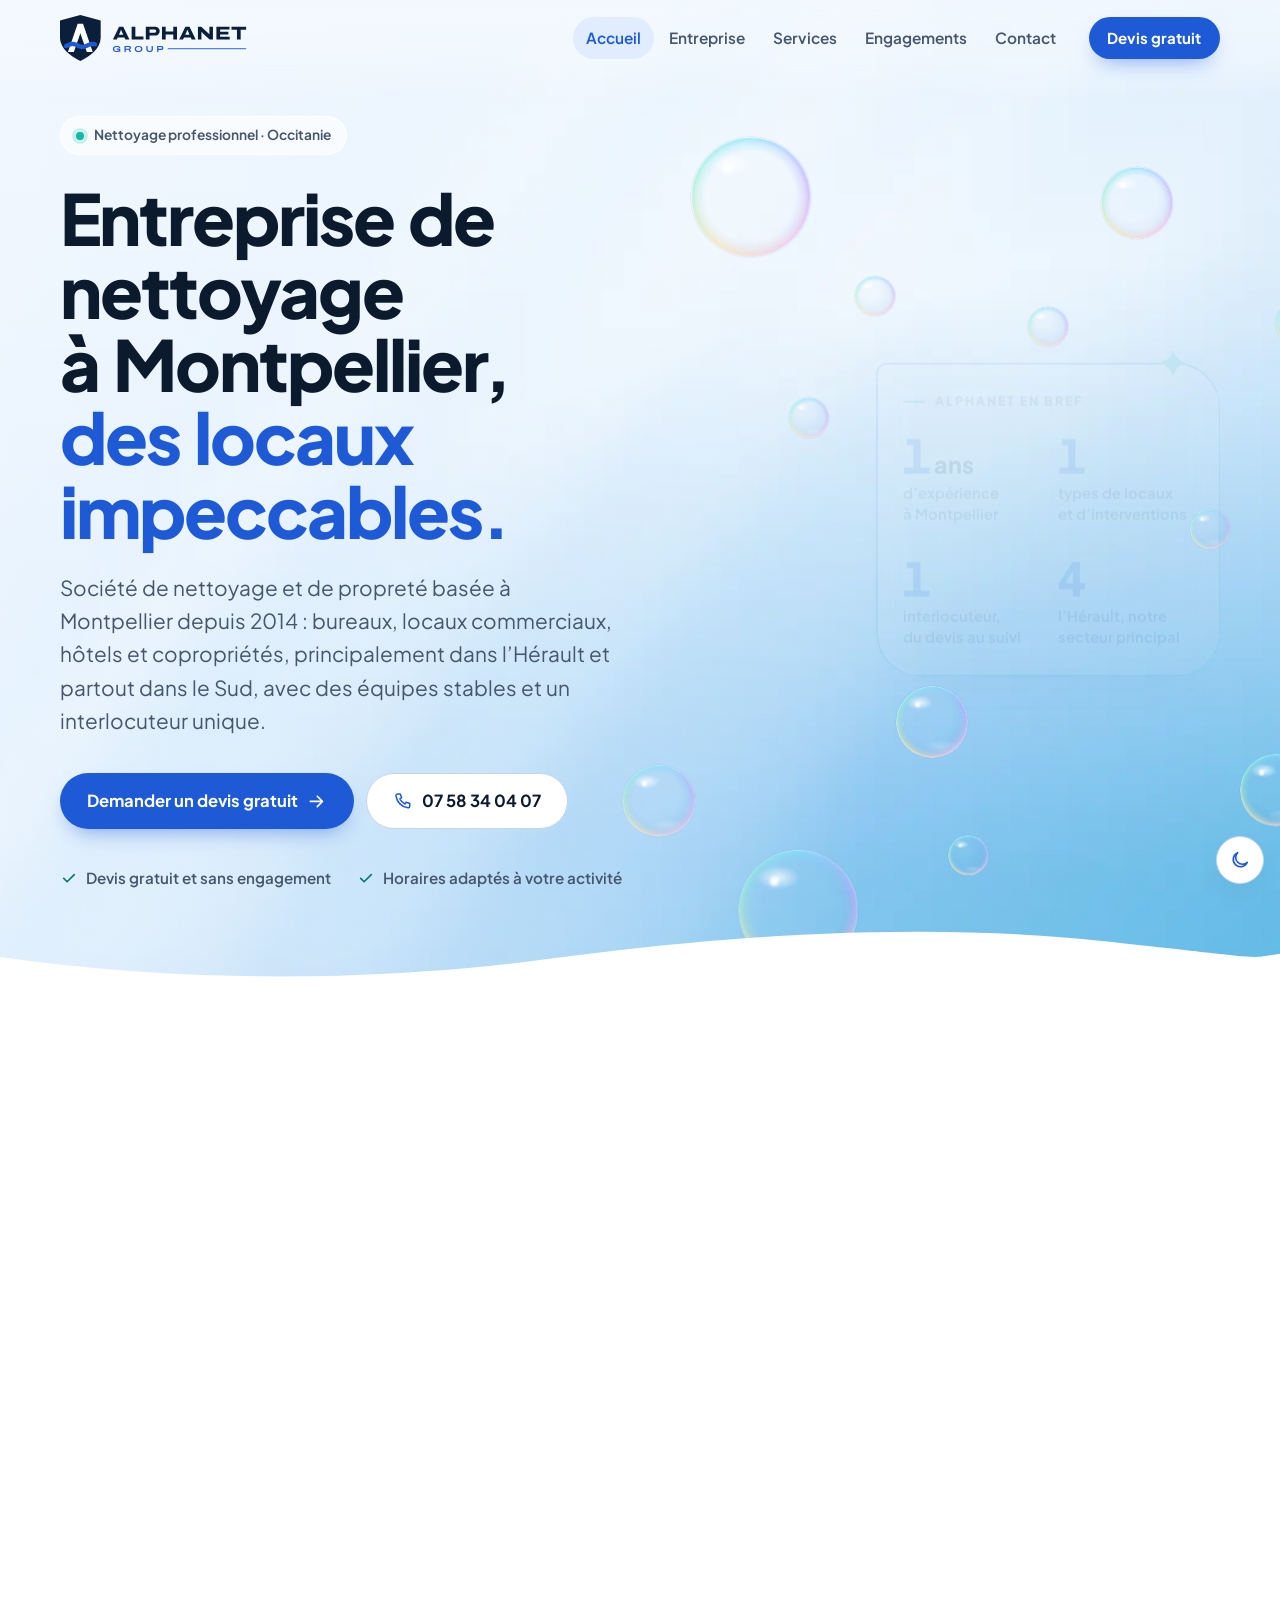
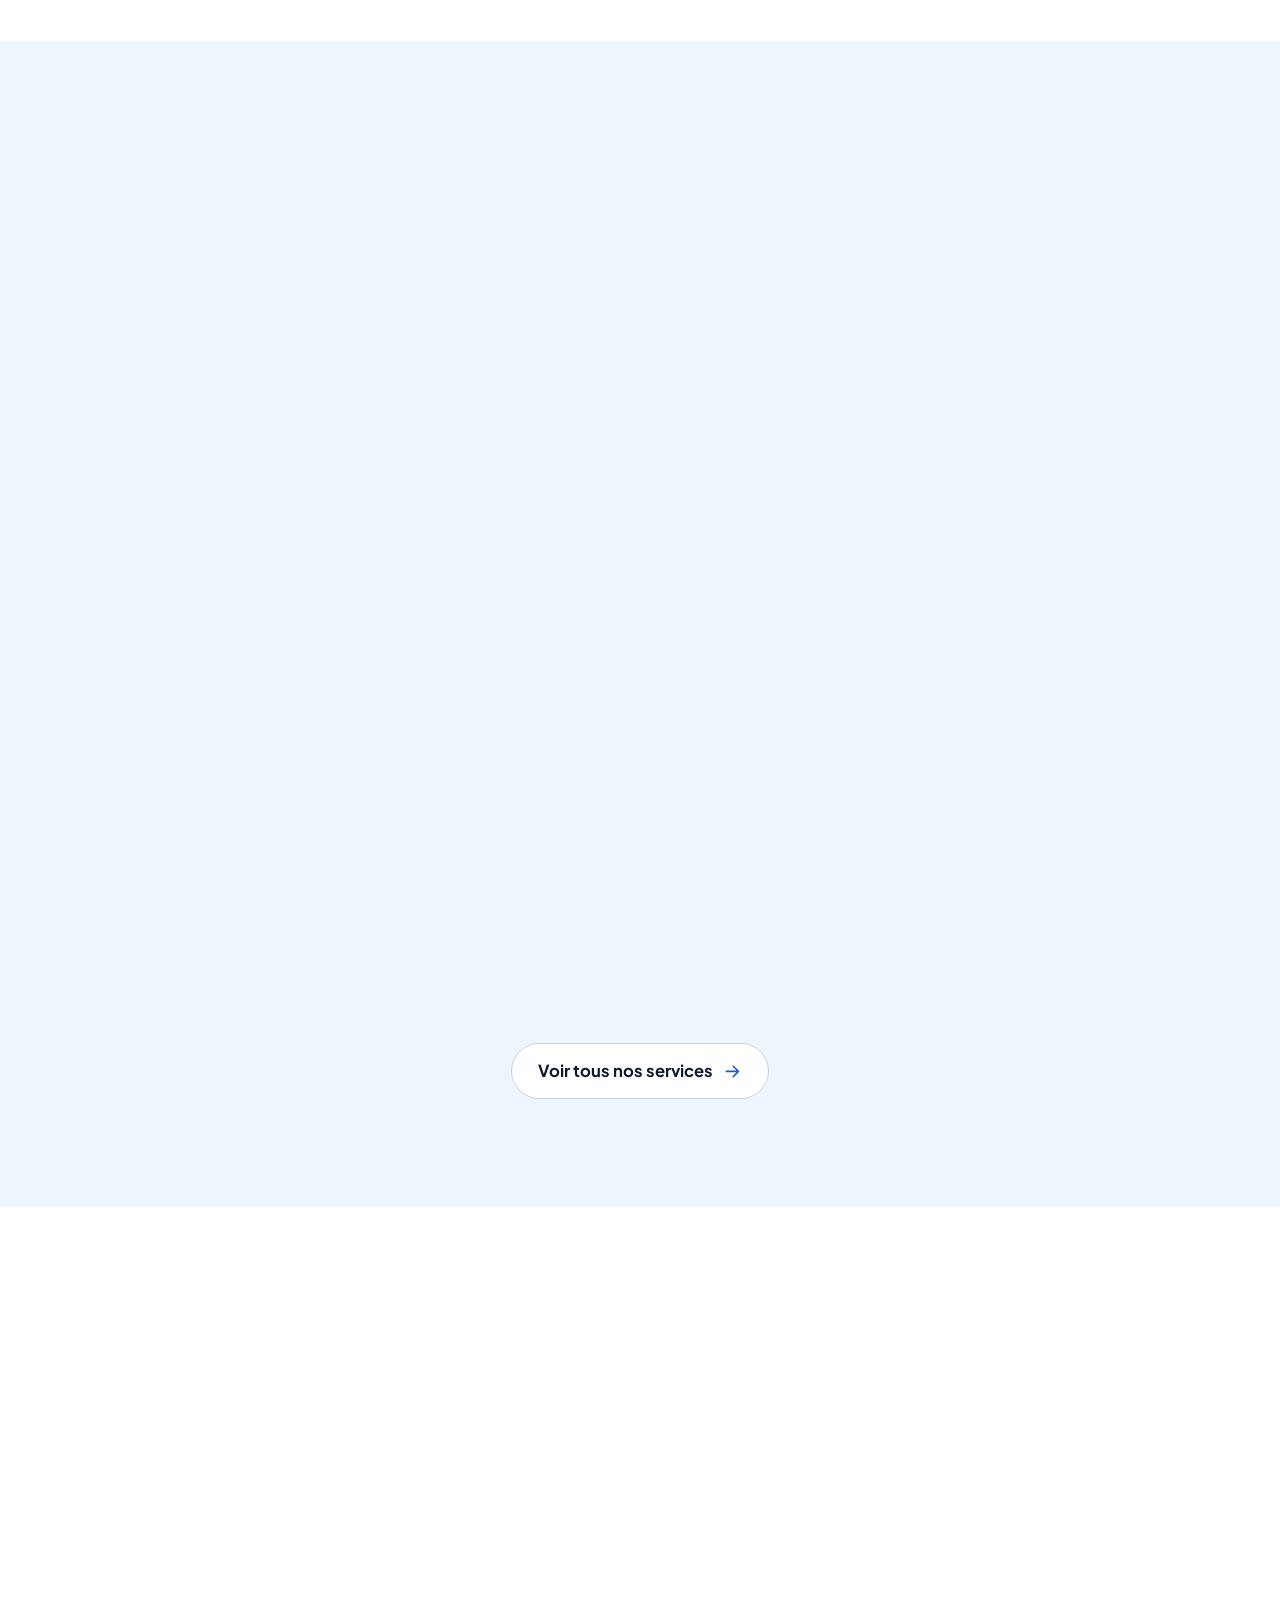
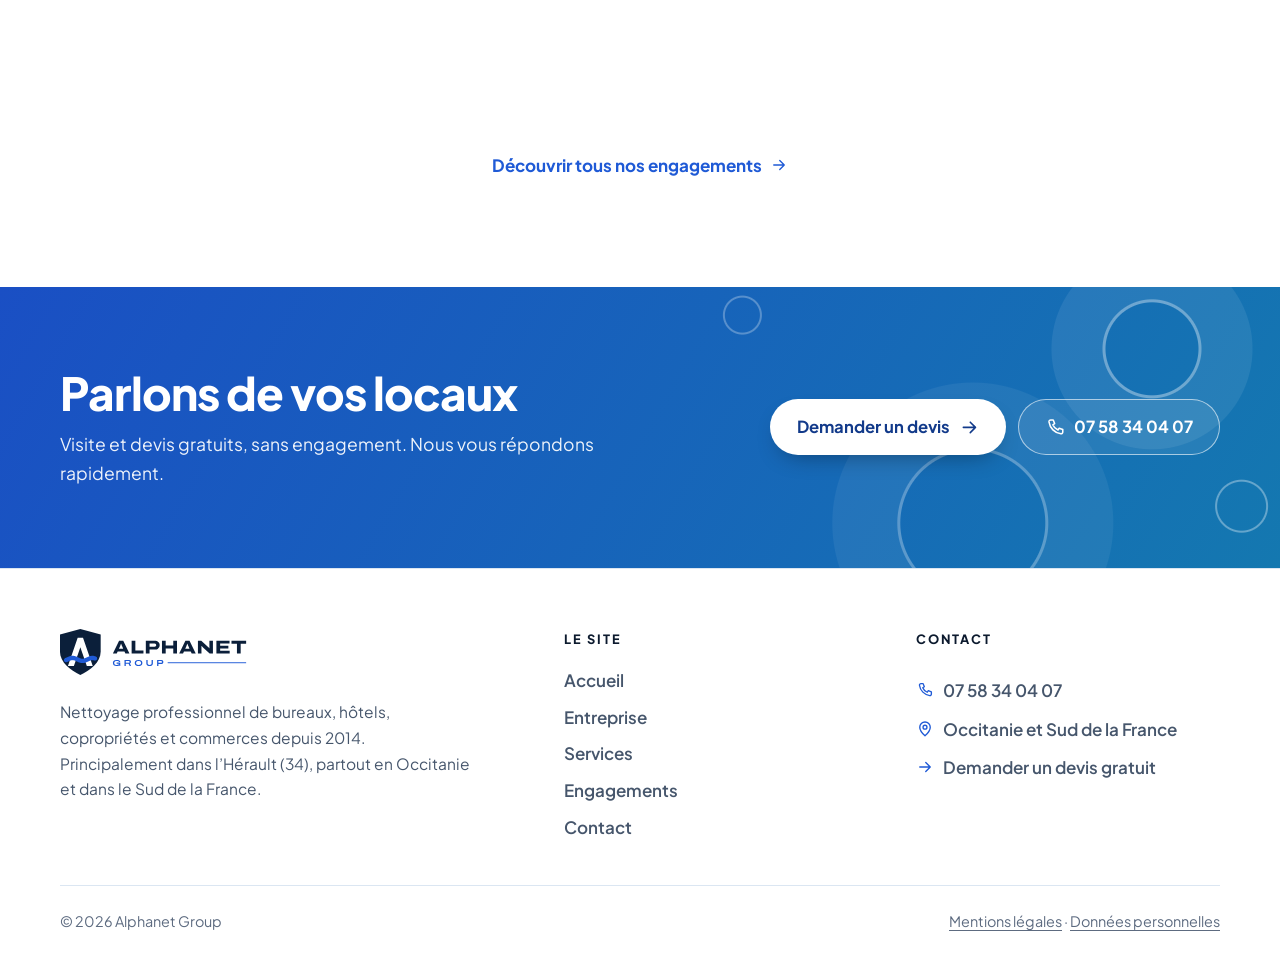
==== commit 856189be: "Référencement local : titres H1, textes et données Google centrés sur Montpellier - H1 de chaque pag" ====
--- a/index.html
+++ b/index.html
@@ -7,8 +7,8 @@
   <meta http-equiv="Content-Security-Policy" content="default-src 'self'; script-src 'self'; style-src 'self'; img-src 'self'; font-src 'self'; connect-src 'self'; media-src 'none'; object-src 'none'; frame-src 'none'; worker-src 'none'; manifest-src 'none'; form-action 'none'; base-uri 'none'; upgrade-insecure-requests; require-trusted-types-for 'script'">
   <meta name="referrer" content="strict-origin-when-cross-origin">
 
-  <title>Alphanet Group | Nettoyage professionnel à Montpellier, Hérault (34)</title>
-  <meta name="description" content="Nettoyage de bureaux, hôtels, copropriétés et commerces depuis 2014, principalement dans l’Hérault (34), en Occitanie et dans le Sud. Devis gratuit au 07 58 34 04 07.">
+  <title>Entreprise de nettoyage à Montpellier (34) | Alphanet Group</title>
+  <meta name="description" content="Société de nettoyage à Montpellier depuis 2014 : bureaux, locaux commerciaux, hôtels et copropriétés, dans l’Hérault (34) et en Occitanie. Devis gratuit.">
   <link rel="canonical" href="https://alphanet-group.fr/">
   <meta name="color-scheme" content="light dark">
   <meta name="theme-color" content="#e8f3fd" data-theme-color>
@@ -16,8 +16,8 @@
   <meta property="og:type" content="website">
   <meta property="og:locale" content="fr_FR">
   <meta property="og:site_name" content="Alphanet Group">
-  <meta property="og:title" content="Alphanet Group | Nettoyage professionnel à Montpellier, Hérault (34)">
-  <meta property="og:description" content="Nettoyage de bureaux, hôtels, copropriétés et commerces depuis 2014, principalement dans l’Hérault (34), en Occitanie et dans le Sud. Devis gratuit au 07 58 34 04 07.">
+  <meta property="og:title" content="Entreprise de nettoyage à Montpellier (34) | Alphanet Group">
+  <meta property="og:description" content="Société de nettoyage à Montpellier depuis 2014 : bureaux, locaux commerciaux, hôtels et copropriétés, dans l’Hérault (34) et en Occitanie. Devis gratuit.">
   <meta property="og:url" content="https://alphanet-group.fr/">
   <meta property="og:image" content="https://alphanet-group.fr/assets/img/og-image.jpg">
   <meta property="og:image:width" content="1200">
@@ -41,7 +41,7 @@
         "@type": "LocalBusiness",
         "@id": "https://alphanet-group.fr/#entreprise",
         "name": "Alphanet Group",
-        "alternateName": ["Alphanet", "Alphanet Propreté et Services", "Alphanet Nettoyage Montpellier"],
+        "alternateName": ["Alphanet", "Alphanet Montpellier", "Alphanet Nettoyage", "Alphanet Propreté et Services", "Alphanet Nettoyage Montpellier"],
         "legalName": "ALPHANET PROPRETE ET SERVICES",
         "description": "Entreprise de nettoyage professionnel créée en 2014 à Montpellier : bureaux et locaux professionnels, hôtellerie, copropriétés, commerces, vitrerie, remise en état et après sinistre, principalement dans l’Hérault (34), mais aussi partout en Occitanie et dans les autres régions du Sud.",
         "url": "https://alphanet-group.fr/",
@@ -51,6 +51,14 @@
         "foundingDate": "2014-04-10",
         "vatID": "FR33801134065",
         "priceRange": "Devis gratuit",
+        "slogan": "Entreprise de nettoyage à Montpellier, des locaux impeccables.",
+        "openingHoursSpecification": {
+          "@type": "OpeningHoursSpecification",
+          "dayOfWeek": ["Monday", "Tuesday", "Wednesday", "Thursday", "Friday", "Saturday", "Sunday"],
+          "opens": "00:00",
+          "closes": "23:59"
+        },
+        "knowsAbout": ["Société de nettoyage", "Entreprise de propreté", "Nettoyage de bureaux", "Nettoyage de locaux commerciaux", "Entretien de copropriété", "Nettoyage en hôtellerie", "Vitrerie", "Remise en état", "Nettoyage après sinistre"],
         "address": {
           "@type": "PostalAddress",
           "addressLocality": "Montpellier",
@@ -59,6 +67,8 @@
           "addressCountry": "FR"
         },
         "areaServed": [
+          { "@type": "City", "name": "Montpellier" },
+          { "@type": "AdministrativeArea", "name": "Montpellier Méditerranée Métropole" },
           { "@type": "AdministrativeArea", "name": "Hérault (34)" },
           { "@type": "AdministrativeArea", "name": "Occitanie" },
           { "@type": "Place", "name": "Sud de la France" }
@@ -67,10 +77,10 @@
           "@type": "OfferCatalog",
           "name": "Services de nettoyage professionnel",
           "itemListElement": [
-            { "@type": "Offer", "itemOffered": { "@type": "Service", "name": "Nettoyage de bureaux et locaux professionnels" } },
+            { "@type": "Offer", "itemOffered": { "@type": "Service", "name": "Nettoyage de bureaux et locaux professionnels à Montpellier" } },
             { "@type": "Offer", "itemOffered": { "@type": "Service", "name": "Nettoyage en hôtellerie" } },
-            { "@type": "Offer", "itemOffered": { "@type": "Service", "name": "Entretien des parties communes de copropriétés" } },
-            { "@type": "Offer", "itemOffered": { "@type": "Service", "name": "Nettoyage de commerces" } },
+            { "@type": "Offer", "itemOffered": { "@type": "Service", "name": "Entretien de copropriété à Montpellier" } },
+            { "@type": "Offer", "itemOffered": { "@type": "Service", "name": "Nettoyage de commerces et locaux commerciaux" } },
             { "@type": "Offer", "itemOffered": { "@type": "Service", "name": "Vitrerie" } },
             { "@type": "Offer", "itemOffered": { "@type": "Service", "name": "Remise en état et nettoyage après sinistre" } }
           ]
@@ -132,20 +142,20 @@
        ================================================================ -->
   <header class="site-header" data-header>
     <div class="container header-inner">
-      <a class="brand" href="index.html" aria-label="Alphanet Group, accueil">
+      <a class="brand" href="./" aria-label="Alphanet Group, accueil">
         <svg class="brand-logo" aria-hidden="true"><use href="#logo"/></svg>
       </a>
       <nav class="nav" aria-label="Navigation principale">
         <ul class="nav-list">
-          <li><a href="index.html" aria-current="page">Accueil</a></li>
-          <li><a href="entreprise.html">Entreprise</a></li>
-          <li><a href="services.html">Services</a></li>
-          <li><a href="engagements.html">Engagements</a></li>
-          <li><a href="contact.html">Contact</a></li>
+          <li><a href="./" aria-current="page">Accueil</a></li>
+          <li><a href="entreprise">Entreprise</a></li>
+          <li><a href="services">Services</a></li>
+          <li><a href="engagements">Engagements</a></li>
+          <li><a href="contact">Contact</a></li>
         </ul>
       </nav>
       <div class="header-actions">
-        <a class="btn btn-primary btn-sm header-cta" href="contact.html#formulaire">Devis gratuit</a>
+        <a class="btn btn-primary btn-sm header-cta" href="contact#formulaire">Devis gratuit</a>
         <button class="icon-btn nav-toggle" type="button" aria-expanded="false" aria-controls="menu" aria-label="Ouvrir le menu" data-nav-toggle>
           <svg class="ico ico-menu" aria-hidden="true"><use href="#i-menu"/></svg>
           <svg class="ico ico-close" aria-hidden="true"><use href="#i-close"/></svg>
@@ -156,14 +166,14 @@
     <div class="menu" id="menu" data-menu inert>
       <nav class="container" aria-label="Menu">
         <ul class="menu-list">
-          <li><a href="index.html" aria-current="page">Accueil</a></li>
-          <li><a href="entreprise.html">Entreprise</a></li>
-          <li><a href="services.html">Services</a></li>
-          <li><a href="engagements.html">Engagements</a></li>
-          <li><a href="contact.html">Contact</a></li>
+          <li><a href="./" aria-current="page">Accueil</a></li>
+          <li><a href="entreprise">Entreprise</a></li>
+          <li><a href="services">Services</a></li>
+          <li><a href="engagements">Engagements</a></li>
+          <li><a href="contact">Contact</a></li>
         </ul>
         <div class="menu-actions">
-          <a class="btn btn-primary btn-lg" href="contact.html#formulaire">Demander un devis gratuit</a>
+          <a class="btn btn-primary btn-lg" href="contact#formulaire">Demander un devis gratuit</a>
           <a class="btn btn-ghost btn-lg" href="tel:+33758340407"><svg class="ico" aria-hidden="true"><use href="#i-phone"/></svg>07&nbsp;58&nbsp;34&nbsp;04&nbsp;07</a>
         </div>
       </nav>
@@ -180,10 +190,10 @@
       <div class="container hero-grid">
         <div class="hero-content">
           <p class="hero-eyebrow"><span class="dot" aria-hidden="true"></span>Nettoyage professionnel · Occitanie</p>
-          <h1 class="hero-title" id="hero-title">Des locaux impeccables, <span class="accent">en toute confiance.</span></h1>
-          <p class="hero-lead">Bureaux, hôtels, copropriétés et commerces&nbsp;: nous entretenons vos locaux depuis 2014, principalement dans l’Hérault et partout dans le Sud, avec des équipes stables et un interlocuteur unique.</p>
+          <h1 class="hero-title" id="hero-title">Entreprise de nettoyage à Montpellier, <span class="accent">des locaux impeccables.</span></h1>
+          <p class="hero-lead">Société de nettoyage et de propreté basée à Montpellier depuis 2014&nbsp;: bureaux, locaux commerciaux, hôtels et copropriétés, principalement dans l’Hérault et partout dans le Sud, avec des équipes stables et un interlocuteur unique.</p>
           <div class="hero-actions" data-hero-actions>
-            <a class="btn btn-primary btn-lg" href="contact.html#formulaire">Demander un devis gratuit <svg class="ico ico-arrow" aria-hidden="true"><use href="#i-arrow"/></svg></a>
+            <a class="btn btn-primary btn-lg" href="contact#formulaire">Demander un devis gratuit <svg class="ico ico-arrow" aria-hidden="true"><use href="#i-arrow"/></svg></a>
             <a class="btn btn-ghost btn-lg" href="tel:+33758340407"><svg class="ico" aria-hidden="true"><use href="#i-phone"/></svg>07&nbsp;58&nbsp;34&nbsp;04&nbsp;07</a>
           </div>
           <ul class="hero-points">
@@ -213,9 +223,9 @@
         <div class="prose reveal">
           <p class="eyebrow">Notre mission</p>
           <h2 class="h2" id="mission-title">Des locaux propres, une équipe sur laquelle compter</h2>
-          <p>Depuis 2014, Alphanet Group entretient les bureaux, les hôtels, les copropriétés et les commerces principalement dans l’Hérault (34), mais aussi partout en Occitanie et dans les autres régions du Sud. Notre objectif&nbsp;: que vos locaux soient accueillants chaque jour, sans que vous ayez à vous en occuper.</p>
+          <p>Depuis 2014, Alphanet Group, entreprise de propreté montpelliéraine, entretient les bureaux, les locaux commerciaux, les hôtels et les parties communes de copropriété à Montpellier et sa métropole, principalement dans l’Hérault (34), mais aussi partout en Occitanie et dans les autres régions du Sud. Notre objectif&nbsp;: que vos locaux soient accueillants chaque jour, sans que vous ayez à vous en occuper.</p>
           <p>Un seul interlocuteur, des équipes stables, des horaires adaptés à votre activité&nbsp;: nous faisons simple pour que vous puissiez vous concentrer sur votre métier.</p>
-          <a class="link-more" href="entreprise.html">Découvrir l’entreprise <svg class="ico" aria-hidden="true"><use href="#i-arrow"/></svg></a>
+          <a class="link-more" href="entreprise">Découvrir l’entreprise <svg class="ico" aria-hidden="true"><use href="#i-arrow"/></svg></a>
         </div>
         <ul class="values values--pairs">
           <li class="value reveal">
@@ -255,43 +265,43 @@
         <ul class="services">
           <li class="service service--featured reveal">
             <span class="chip-drop" aria-hidden="true"><svg class="ico" aria-hidden="true"><use href="#i-office"/></svg></span>
-            <h3 class="h3"><a href="services.html#bureaux">Bureaux et locaux professionnels</a></h3>
+            <h3 class="h3"><a href="services#bureaux">Bureaux et locaux professionnels</a></h3>
             <p>Espaces de travail, salles de réunion, sanitaires et espaces de pause, à la fréquence qui vous convient.</p>
             <span class="service-more" aria-hidden="true">En savoir plus <svg class="ico" aria-hidden="true"><use href="#i-arrow"/></svg></span>
           </li>
           <li class="service service--featured reveal">
             <span class="chip-drop" aria-hidden="true"><svg class="ico" aria-hidden="true"><use href="#i-hotel"/></svg></span>
-            <h3 class="h3"><a href="services.html#hotellerie">Hôtellerie</a></h3>
+            <h3 class="h3"><a href="services#hotellerie">Hôtellerie</a></h3>
             <p>Chambres, réception et espaces communs : une propreté irréprochable pour l’expérience de vos clients.</p>
             <span class="service-more" aria-hidden="true">En savoir plus <svg class="ico" aria-hidden="true"><use href="#i-arrow"/></svg></span>
           </li>
           <li class="service reveal">
             <span class="chip-drop" aria-hidden="true"><svg class="ico" aria-hidden="true"><use href="#i-copro"/></svg></span>
-            <h3 class="h3"><a href="services.html#coproprietes">Copropriétés</a></h3>
+            <h3 class="h3"><a href="services#coproprietes">Copropriétés</a></h3>
             <p>Halls, escaliers et parties communes, en lien direct avec votre syndic.</p>
             <span class="service-more" aria-hidden="true">En savoir plus <svg class="ico" aria-hidden="true"><use href="#i-arrow"/></svg></span>
           </li>
           <li class="service reveal">
             <span class="chip-drop" aria-hidden="true"><svg class="ico" aria-hidden="true"><use href="#i-store"/></svg></span>
-            <h3 class="h3"><a href="services.html#commerces">Commerces</a></h3>
+            <h3 class="h3"><a href="services#commerces">Commerces</a></h3>
             <p>Un cadre impeccable pour vos clients, avant l’ouverture ou après la fermeture.</p>
             <span class="service-more" aria-hidden="true">En savoir plus <svg class="ico" aria-hidden="true"><use href="#i-arrow"/></svg></span>
           </li>
           <li class="service reveal">
             <span class="chip-drop" aria-hidden="true"><svg class="ico" aria-hidden="true"><use href="#i-window"/></svg></span>
-            <h3 class="h3"><a href="services.html#vitrerie">Vitrerie</a></h3>
+            <h3 class="h3"><a href="services#vitrerie">Vitrerie</a></h3>
             <p>Vitres, vitrines et cloisons vitrées, nettes et sans traces.</p>
             <span class="service-more" aria-hidden="true">En savoir plus <svg class="ico" aria-hidden="true"><use href="#i-arrow"/></svg></span>
           </li>
           <li class="service reveal">
             <span class="chip-drop" aria-hidden="true"><svg class="ico" aria-hidden="true"><use href="#i-sparkle"/></svg></span>
-            <h3 class="h3"><a href="services.html#remise-en-etat">Remise en état et après sinistre</a></h3>
+            <h3 class="h3"><a href="services#remise-en-etat">Remise en état et après sinistre</a></h3>
             <p>Après travaux, déménagement, dégât des eaux ou incendie : des locaux propres et prêts à servir.</p>
             <span class="service-more" aria-hidden="true">En savoir plus <svg class="ico" aria-hidden="true"><use href="#i-arrow"/></svg></span>
           </li>
         </ul>
         <div class="section-foot">
-          <a class="btn btn-ghost btn-lg" href="services.html">Voir tous nos services <svg class="ico ico-arrow" aria-hidden="true"><use href="#i-arrow"/></svg></a>
+          <a class="btn btn-ghost btn-lg" href="services">Voir tous nos services <svg class="ico ico-arrow" aria-hidden="true"><use href="#i-arrow"/></svg></a>
         </div>
       </div>
     </section>
@@ -329,7 +339,7 @@
           </li>
         </ul>
         <div class="section-foot">
-          <a class="link-more" href="engagements.html">Découvrir tous nos engagements <svg class="ico" aria-hidden="true"><use href="#i-arrow"/></svg></a>
+          <a class="link-more" href="engagements">Découvrir tous nos engagements <svg class="ico" aria-hidden="true"><use href="#i-arrow"/></svg></a>
         </div>
       </div>
     </section>
@@ -341,7 +351,7 @@
           <p>Visite et devis gratuits, sans engagement. Nous vous répondons rapidement.</p>
         </div>
         <div class="cta-actions">
-          <a class="btn btn-white btn-lg" href="contact.html#formulaire">Demander un devis <svg class="ico ico-arrow" aria-hidden="true"><use href="#i-arrow"/></svg></a>
+          <a class="btn btn-white btn-lg" href="contact#formulaire">Demander un devis <svg class="ico ico-arrow" aria-hidden="true"><use href="#i-arrow"/></svg></a>
           <a class="btn btn-outline-white btn-lg" href="tel:+33758340407"><svg class="ico" aria-hidden="true"><use href="#i-phone"/></svg>07&nbsp;58&nbsp;34&nbsp;04&nbsp;07</a>
         </div>
       </div>
@@ -354,7 +364,7 @@
   <footer class="site-footer">
     <div class="container footer-inner">
       <div class="footer-brand">
-        <a class="brand" href="index.html" aria-label="Alphanet Group, accueil">
+        <a class="brand" href="./" aria-label="Alphanet Group, accueil">
           <svg class="brand-logo" aria-hidden="true"><use href="#logo"/></svg>
         </a>
         <p>Nettoyage professionnel de bureaux, hôtels, copropriétés et commerces depuis 2014. Principalement dans l’Hérault (34), partout en Occitanie et dans le Sud de la France.</p>
@@ -363,11 +373,11 @@
       <nav class="footer-nav" aria-label="Plan du site">
         <p class="footer-title">Le site</p>
         <ul>
-          <li><a href="index.html">Accueil</a></li>
-          <li><a href="entreprise.html">Entreprise</a></li>
-          <li><a href="services.html">Services</a></li>
-          <li><a href="engagements.html">Engagements</a></li>
-          <li><a href="contact.html">Contact</a></li>
+          <li><a href="./">Accueil</a></li>
+          <li><a href="entreprise">Entreprise</a></li>
+          <li><a href="services">Services</a></li>
+          <li><a href="engagements">Engagements</a></li>
+          <li><a href="contact">Contact</a></li>
         </ul>
       </nav>
 
@@ -375,20 +385,20 @@
         <p class="footer-title">Contact</p>
         <a href="tel:+33758340407"><svg class="ico" aria-hidden="true"><use href="#i-phone"/></svg>07&nbsp;58&nbsp;34&nbsp;04&nbsp;07</a>
         <p><svg class="ico" aria-hidden="true"><use href="#i-pin"/></svg>Occitanie et Sud de la France</p>
-        <a href="contact.html#formulaire"><svg class="ico" aria-hidden="true"><use href="#i-arrow"/></svg>Demander un devis gratuit</a>
+        <a href="contact#formulaire"><svg class="ico" aria-hidden="true"><use href="#i-arrow"/></svg>Demander un devis gratuit</a>
       </div>
     </div>
 
     <div class="container footer-bottom">
       <p>© <span data-current-year>2026</span> Alphanet Group</p>
-      <p><a href="mentions-legales.html">Mentions légales</a><span aria-hidden="true"> · </span><a href="mentions-legales.html#donnees">Données personnelles</a></p>
+      <p><a href="mentions-legales">Mentions légales</a><span aria-hidden="true"> · </span><a href="mentions-legales#donnees">Données personnelles</a></p>
     </div>
   </footer>
 
   <!-- Barre d'action sur téléphone -->
   <div class="mobile-bar" data-mobile-bar inert>
     <a class="btn btn-ghost" href="tel:+33758340407"><svg class="ico" aria-hidden="true"><use href="#i-phone"/></svg> Appeler</a>
-    <a class="btn btn-primary" href="contact.html#formulaire">Devis gratuit</a>
+    <a class="btn btn-primary" href="contact#formulaire">Devis gratuit</a>
   </div>
 
   <!-- Mode clair / sombre : bouton flottant en bas à droite, toujours accessible -->
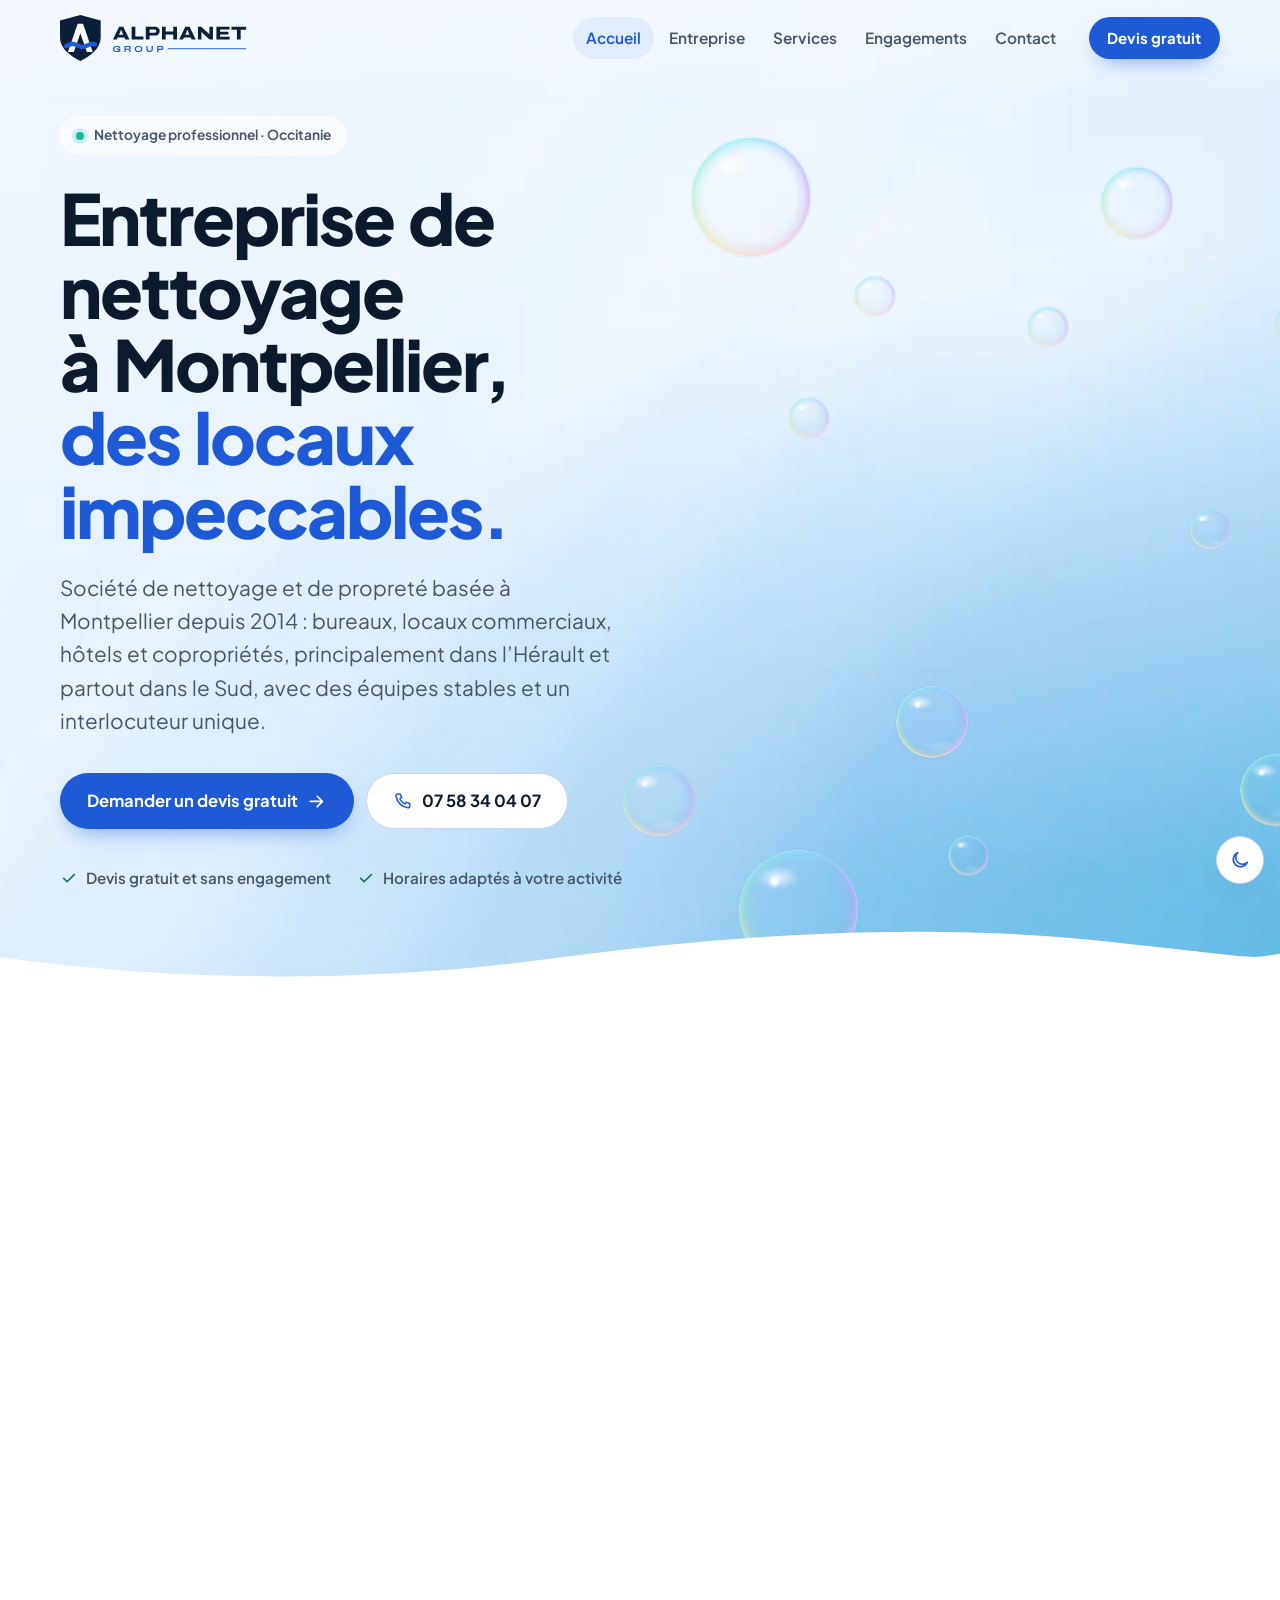
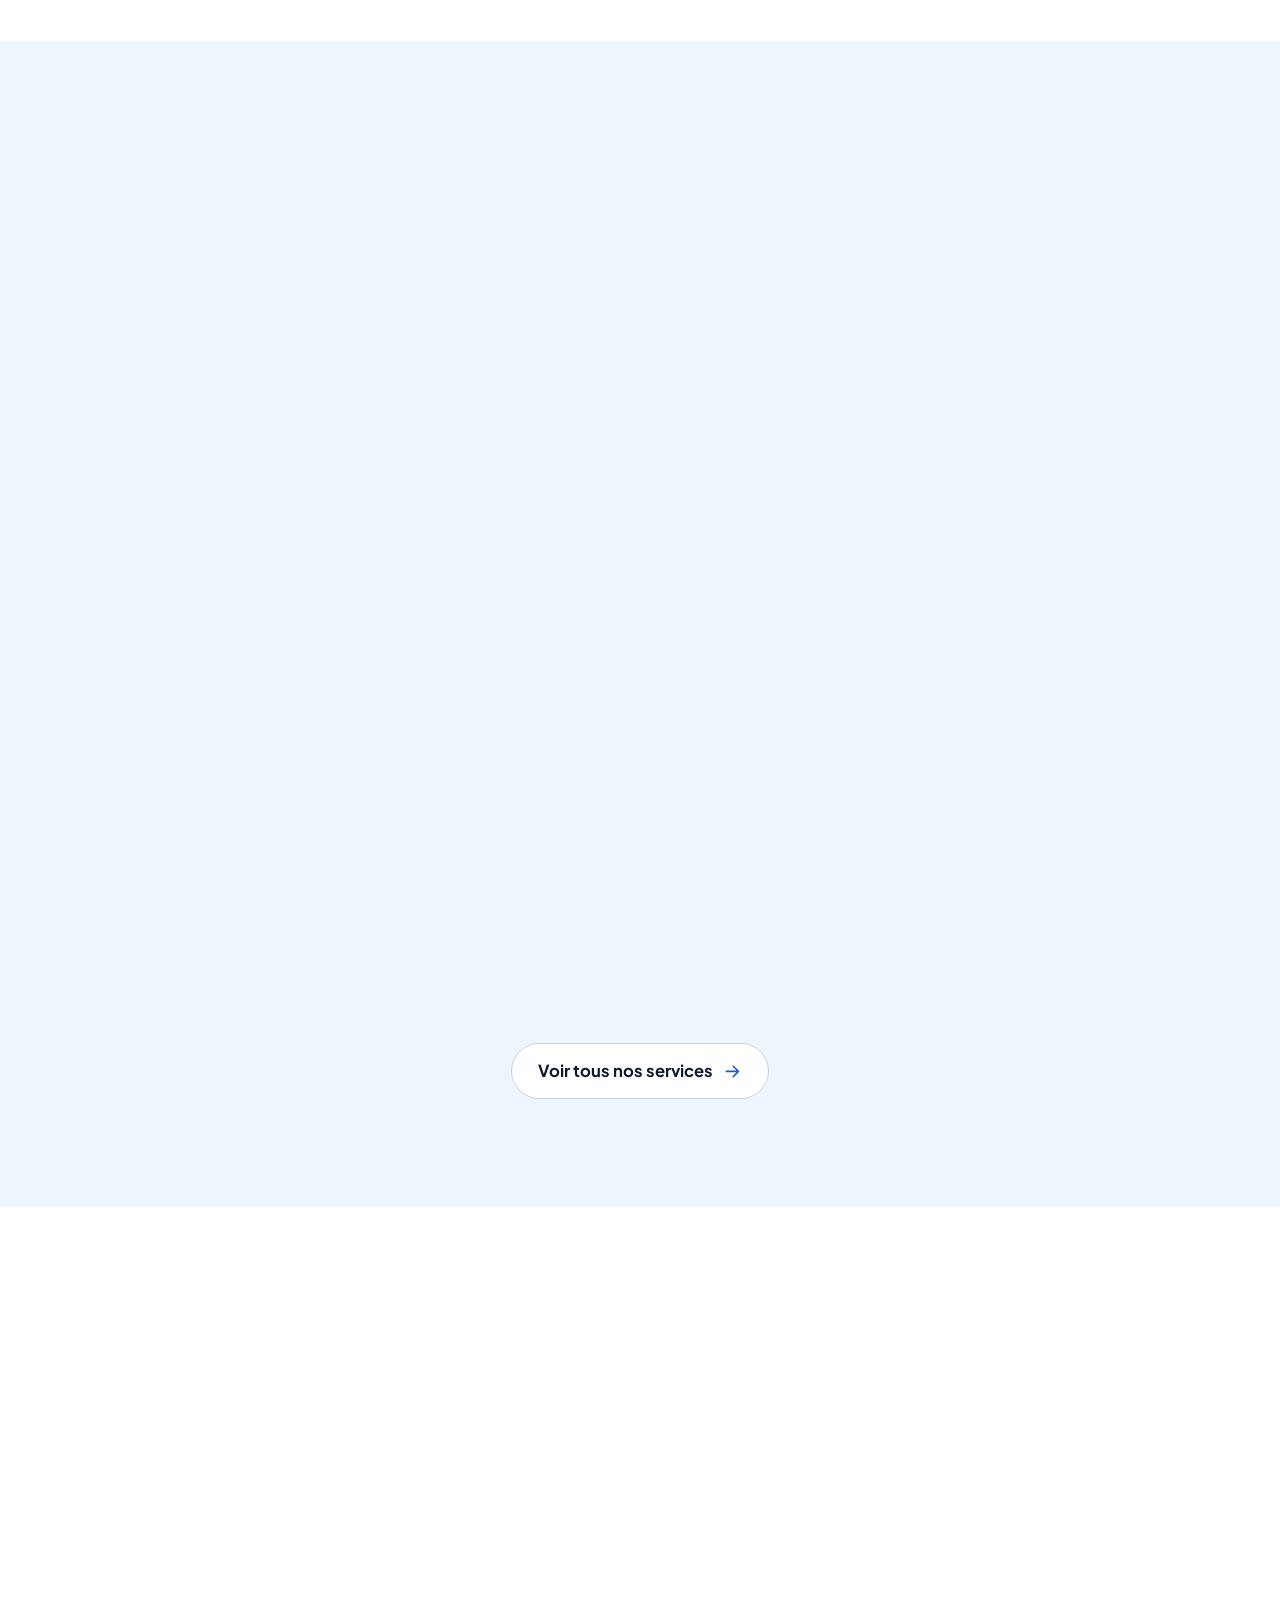
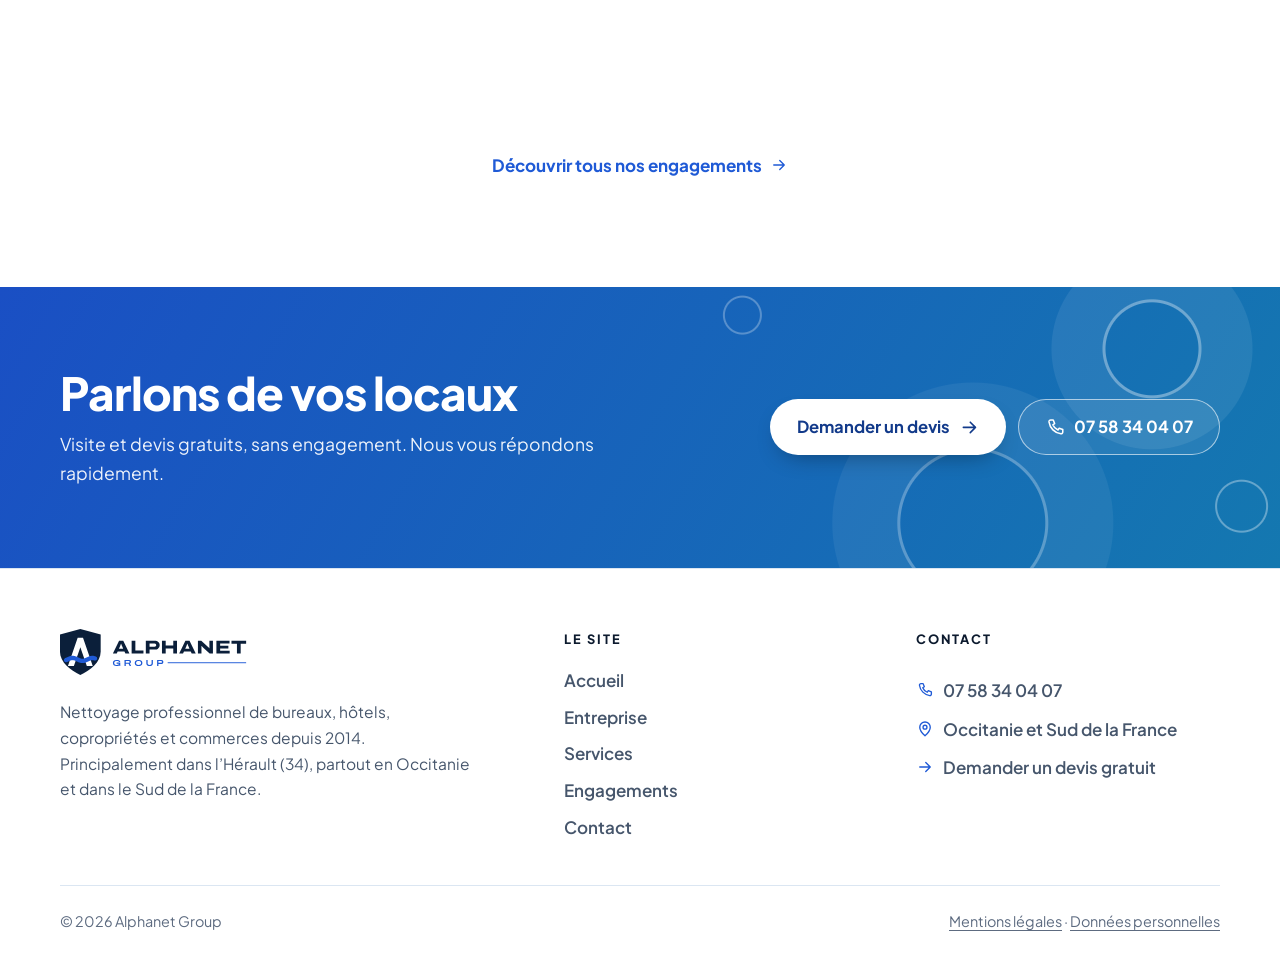
==== commit 42fa6150: "Onglet de l'accueil : « Alphanet Group » en premier Co-Authored-By: Claude Opus 5.5 <noreply@anthrop" ====
--- a/index.html
+++ b/index.html
@@ -7,7 +7,7 @@
   <meta http-equiv="Content-Security-Policy" content="default-src 'self'; script-src 'self'; style-src 'self'; img-src 'self'; font-src 'self'; connect-src 'self'; media-src 'none'; object-src 'none'; frame-src 'none'; worker-src 'none'; manifest-src 'none'; form-action 'none'; base-uri 'none'; upgrade-insecure-requests; require-trusted-types-for 'script'">
   <meta name="referrer" content="strict-origin-when-cross-origin">
 
-  <title>Entreprise de nettoyage à Montpellier (34) | Alphanet Group</title>
+  <title>Alphanet Group | Entreprise de nettoyage à Montpellier (34)</title>
   <meta name="description" content="Société de nettoyage à Montpellier depuis 2014 : bureaux, locaux commerciaux, hôtels et copropriétés, dans l’Hérault (34) et en Occitanie. Devis gratuit.">
   <link rel="canonical" href="https://alphanet-group.fr/">
   <meta name="color-scheme" content="light dark">
@@ -16,7 +16,7 @@
   <meta property="og:type" content="website">
   <meta property="og:locale" content="fr_FR">
   <meta property="og:site_name" content="Alphanet Group">
-  <meta property="og:title" content="Entreprise de nettoyage à Montpellier (34) | Alphanet Group">
+  <meta property="og:title" content="Alphanet Group | Entreprise de nettoyage à Montpellier (34)">
   <meta property="og:description" content="Société de nettoyage à Montpellier depuis 2014 : bureaux, locaux commerciaux, hôtels et copropriétés, dans l’Hérault (34) et en Occitanie. Devis gratuit.">
   <meta property="og:url" content="https://alphanet-group.fr/">
   <meta property="og:image" content="https://alphanet-group.fr/assets/img/og-image.jpg">
